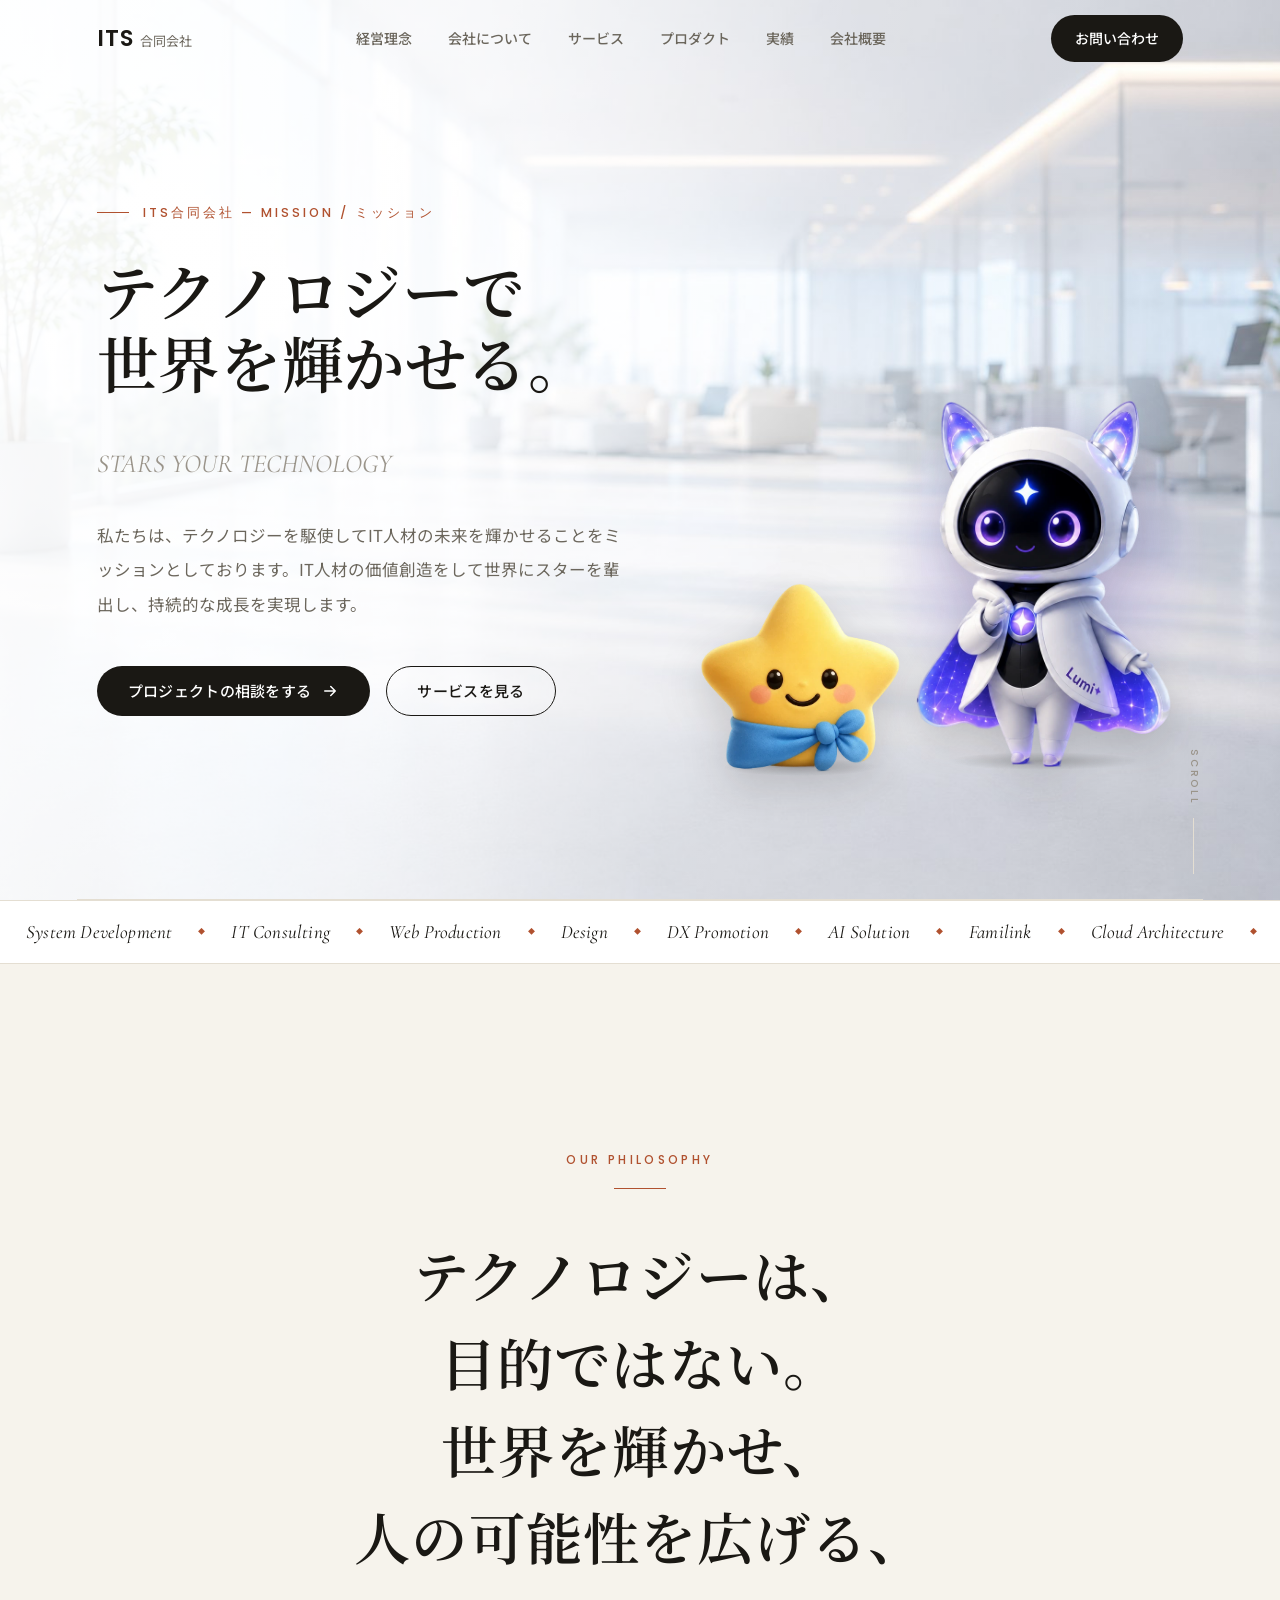
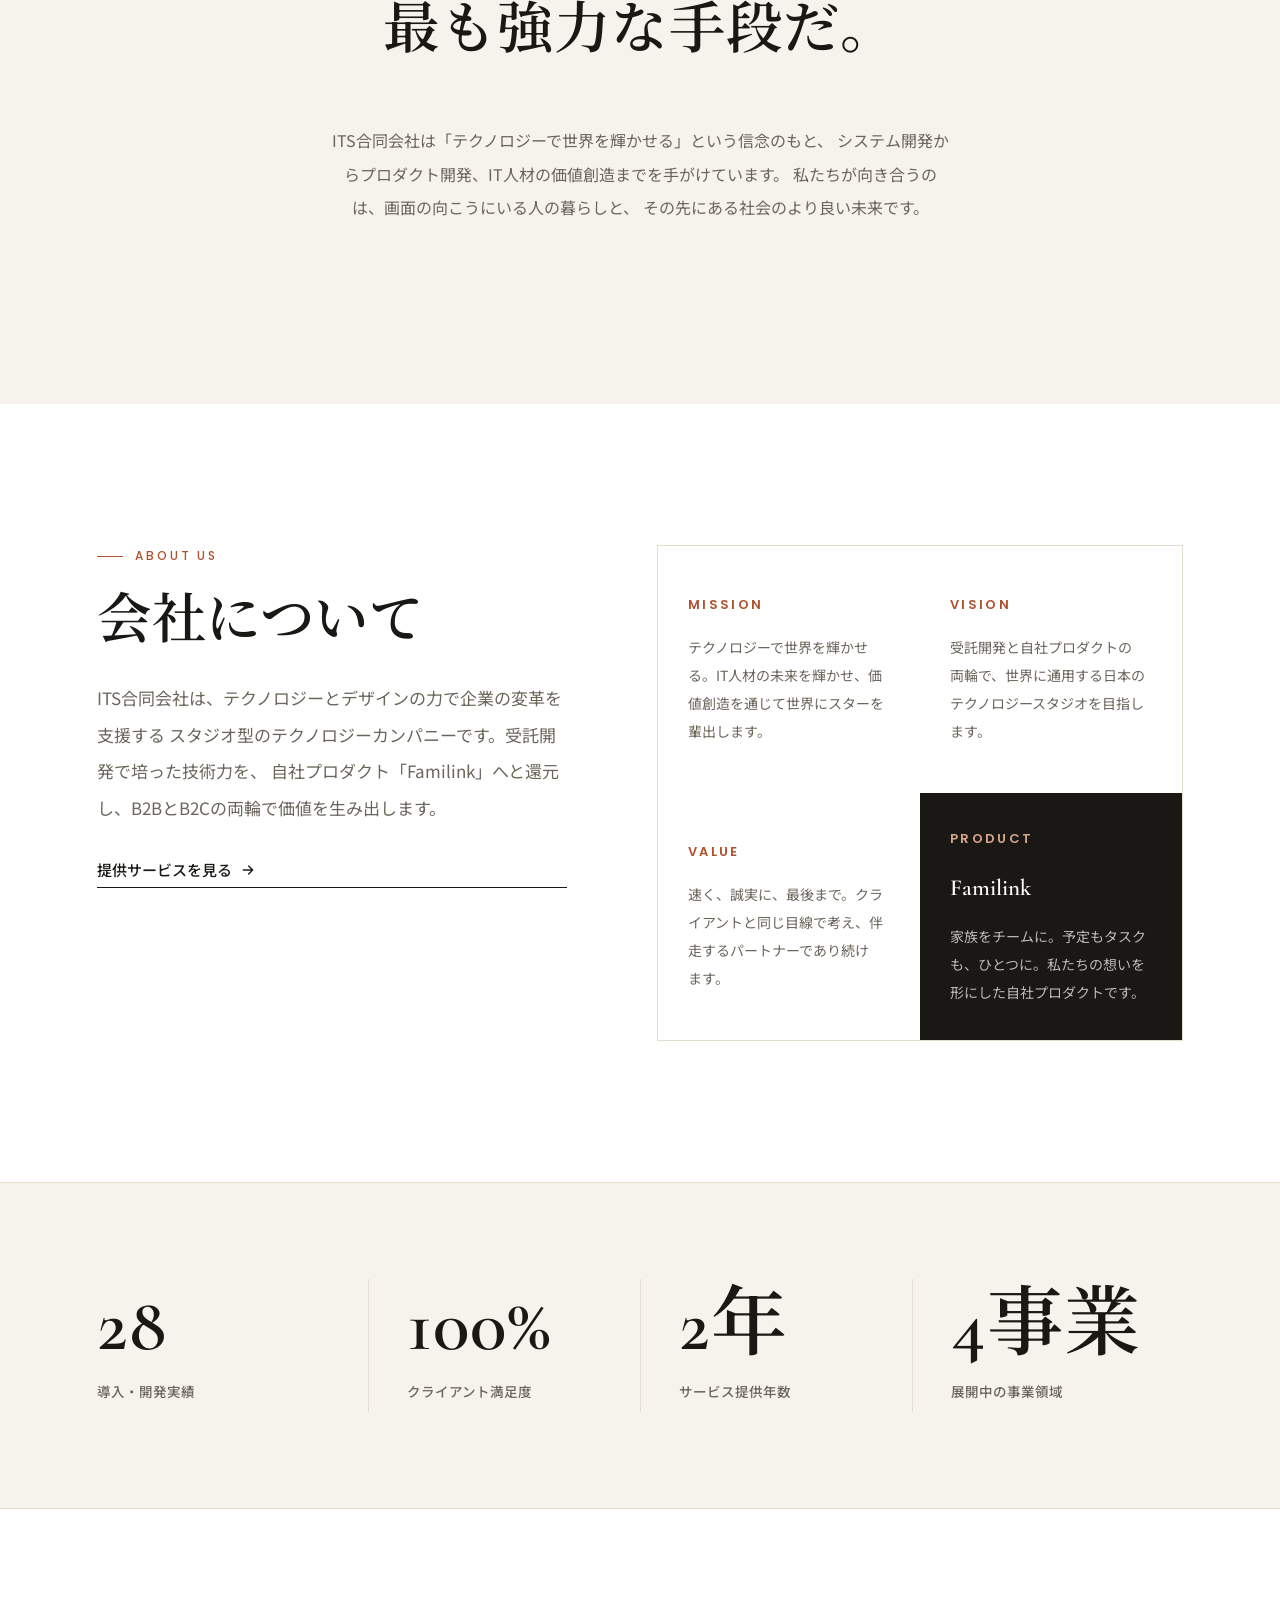
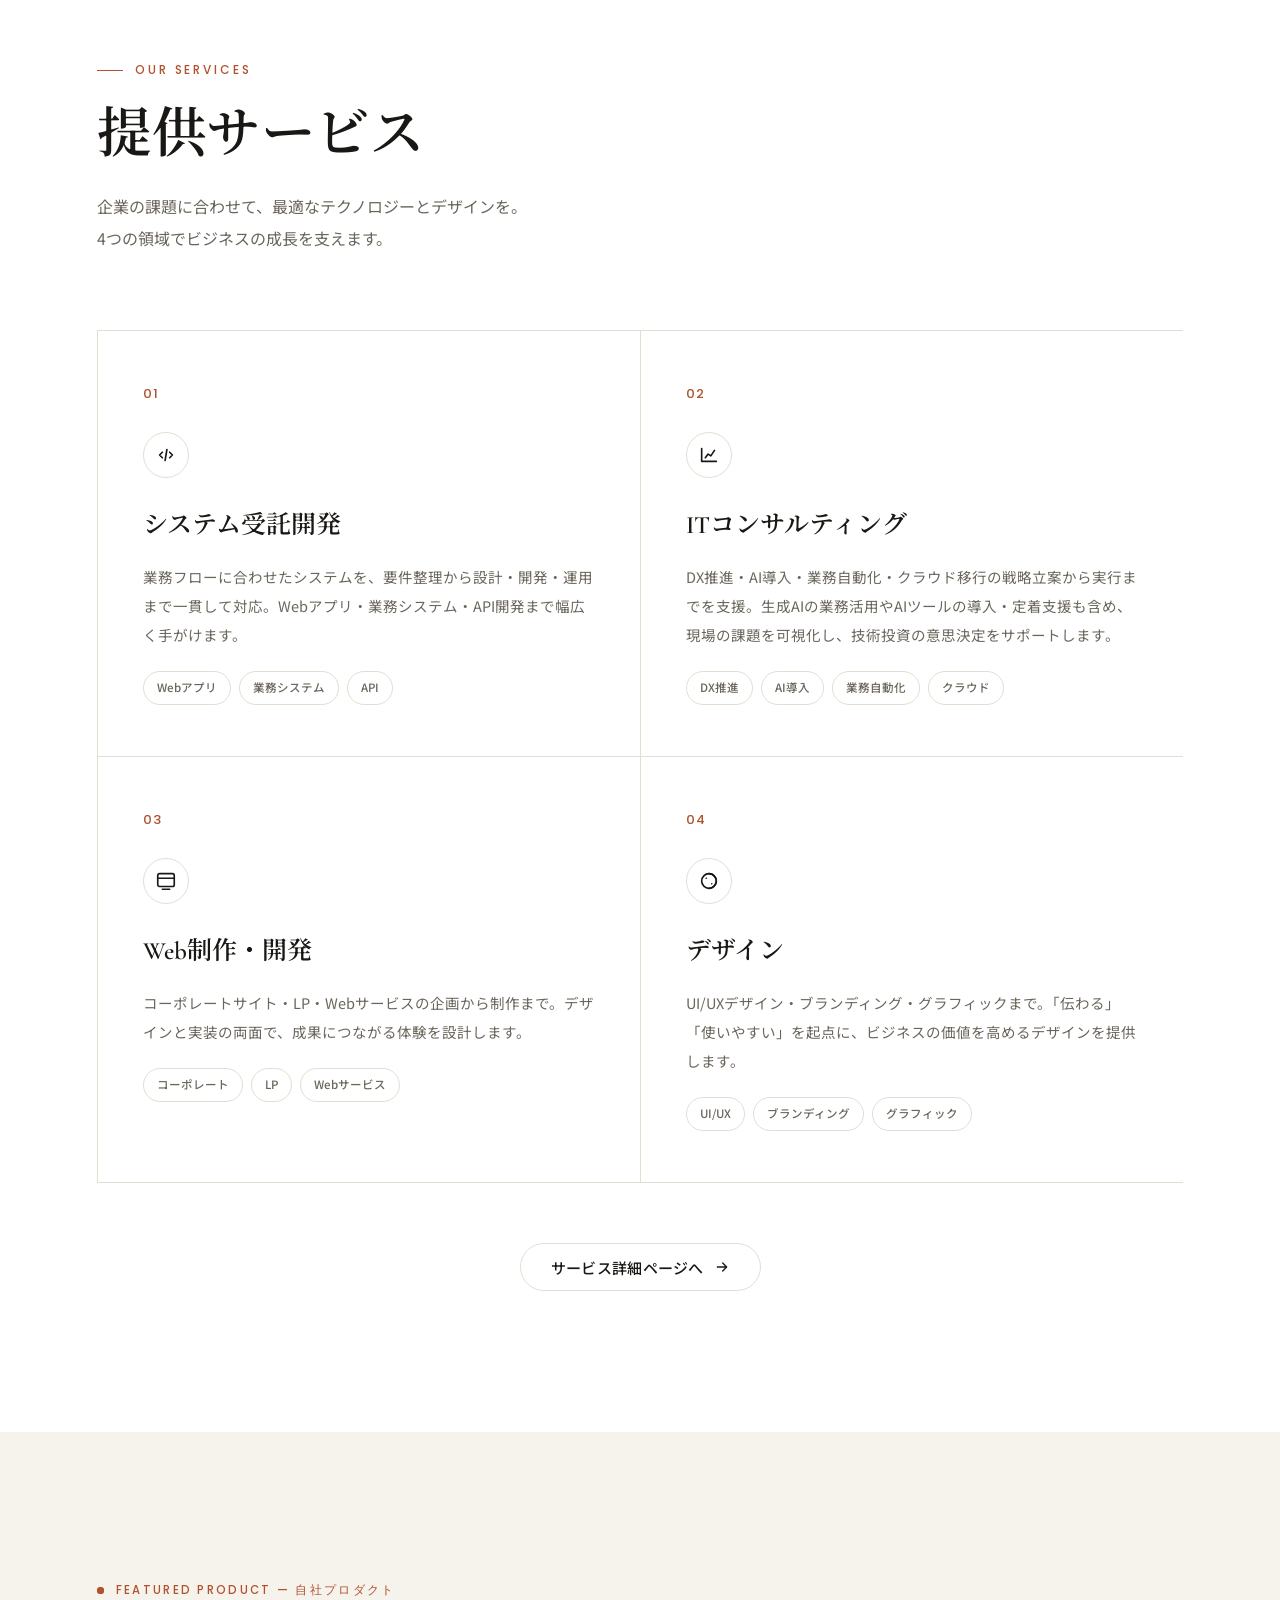
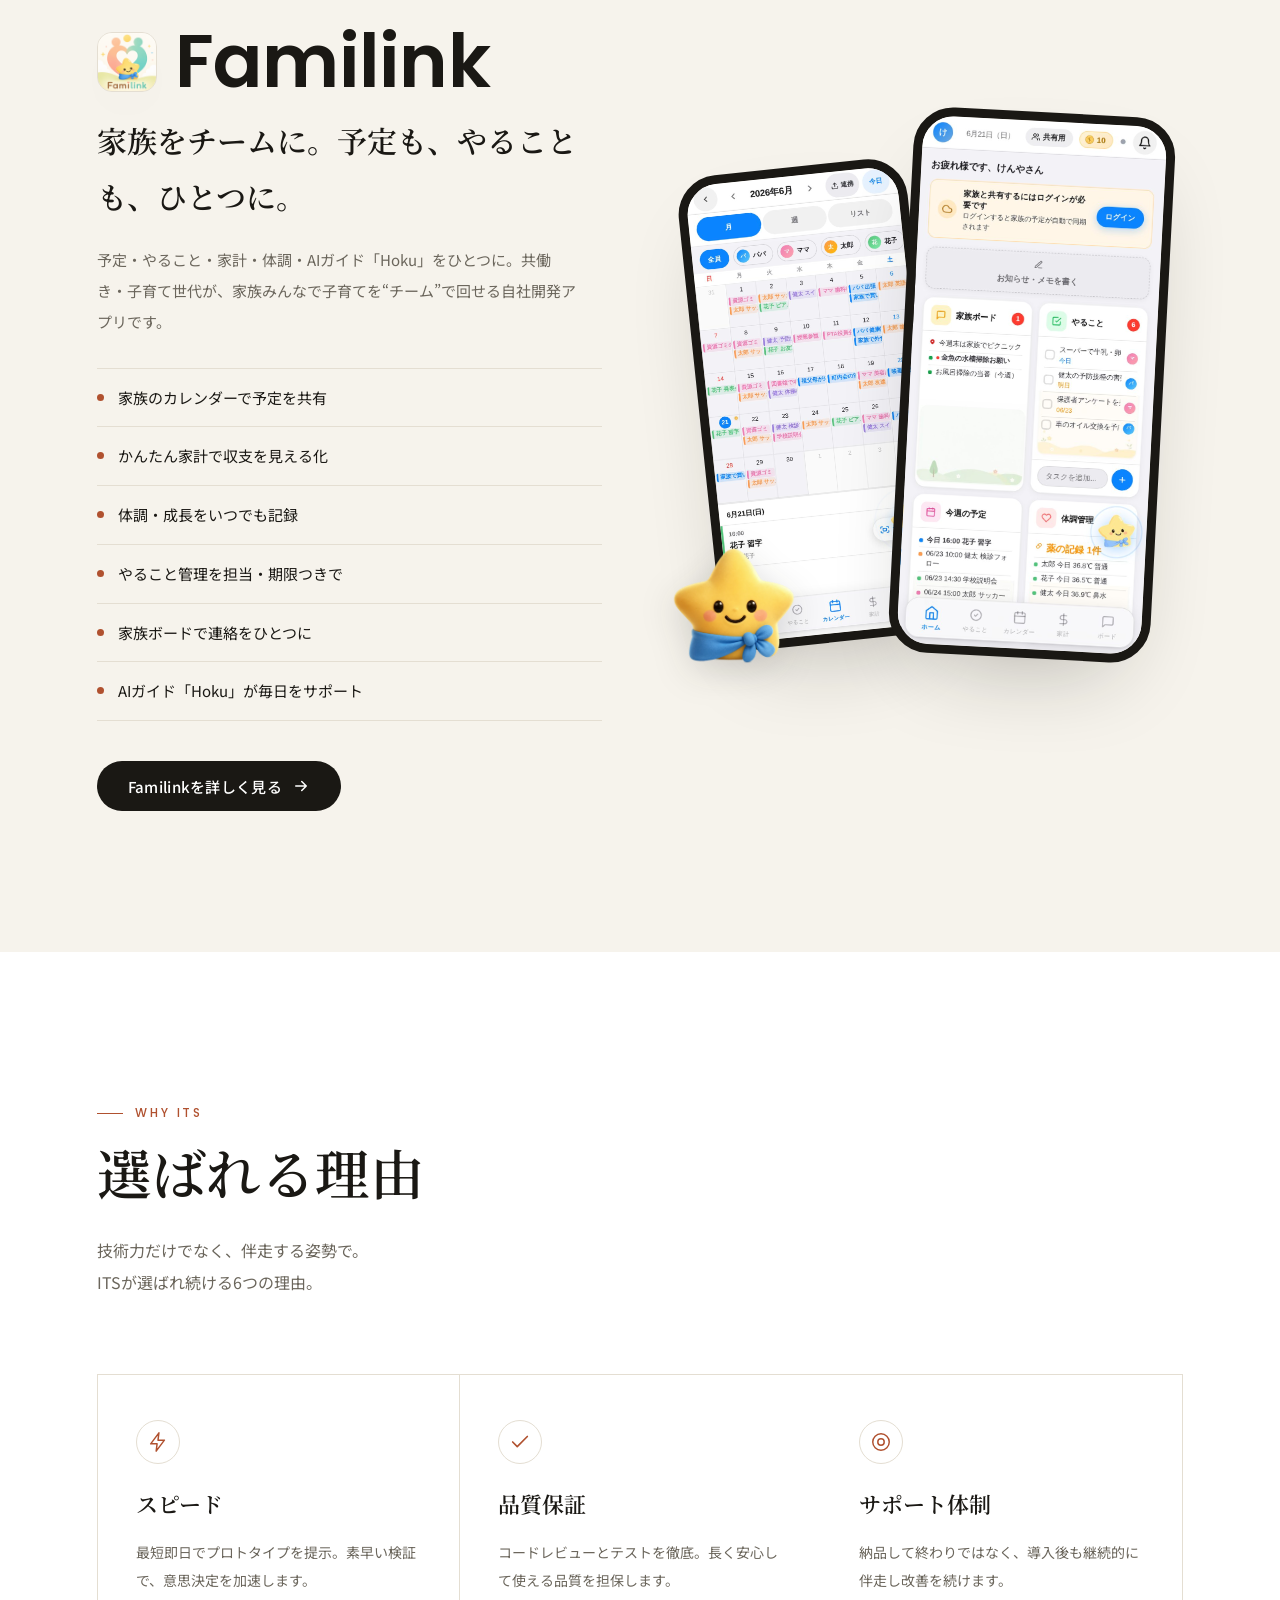
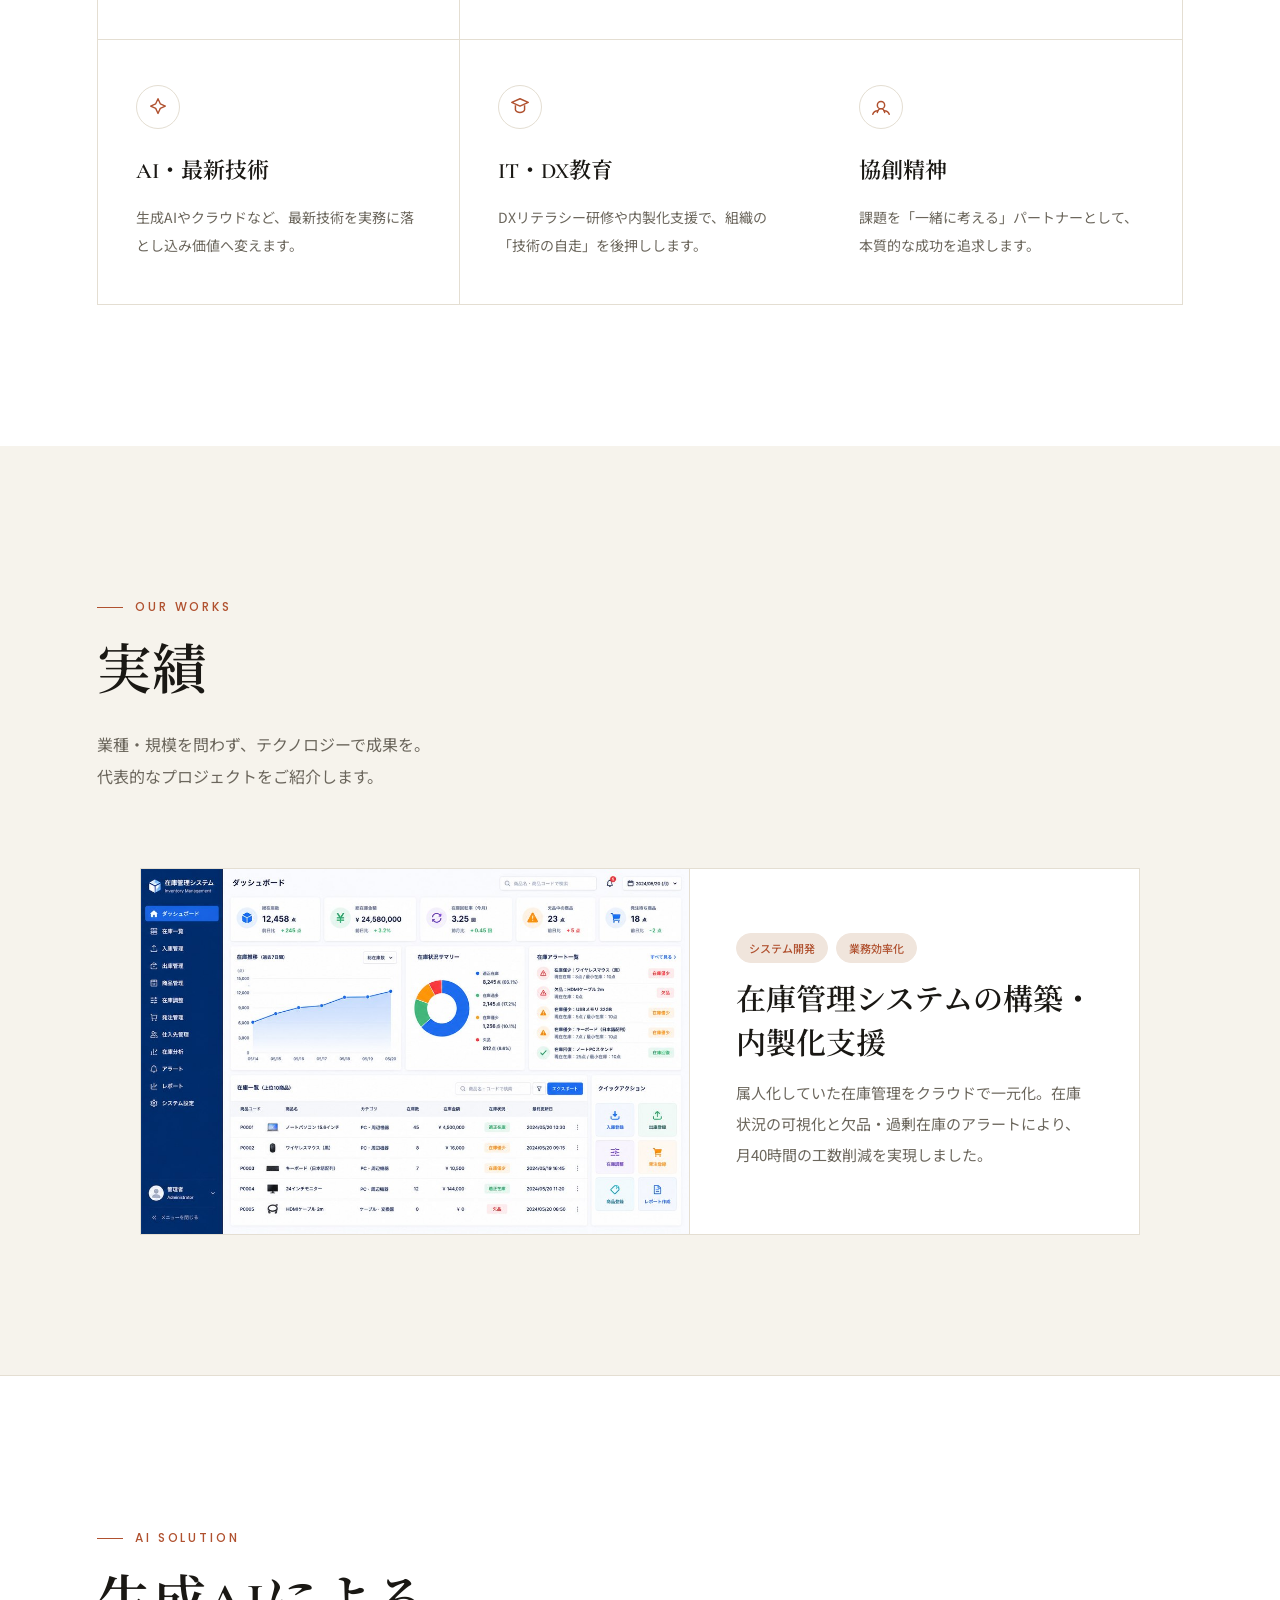
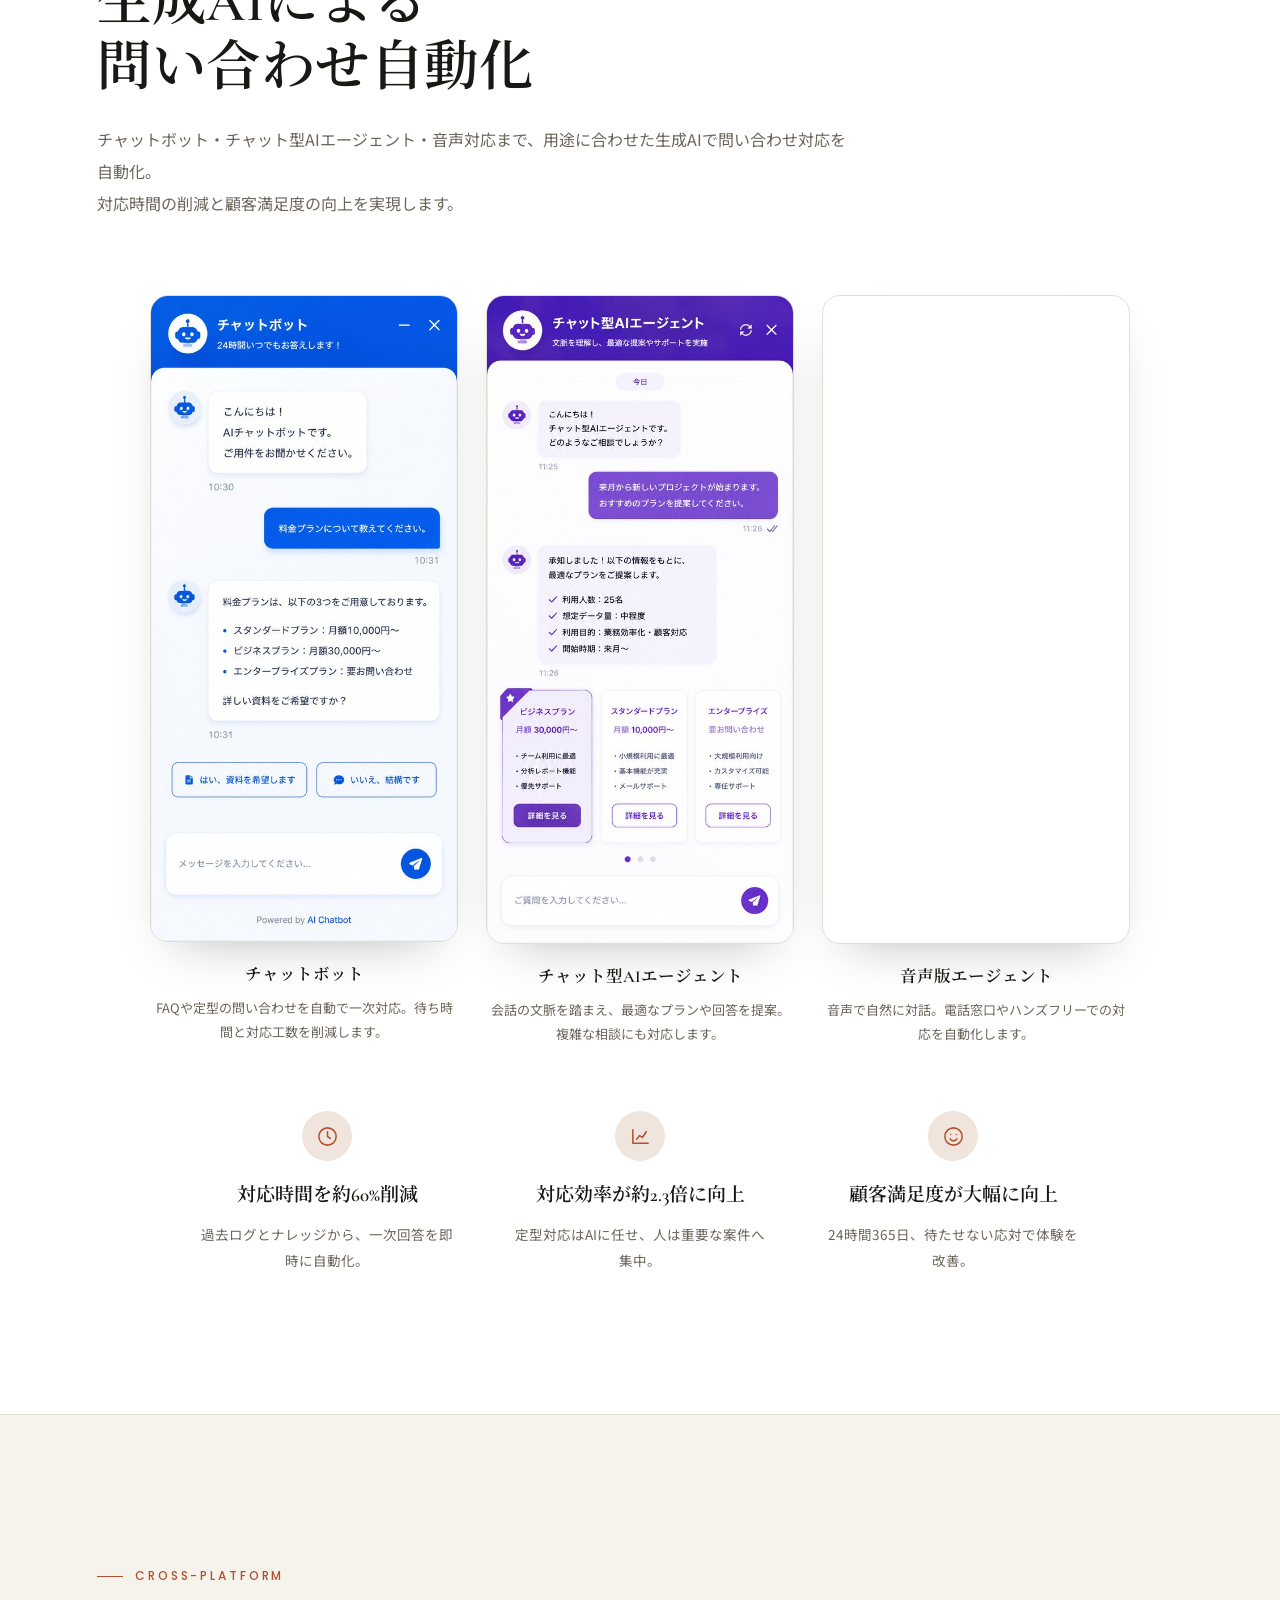
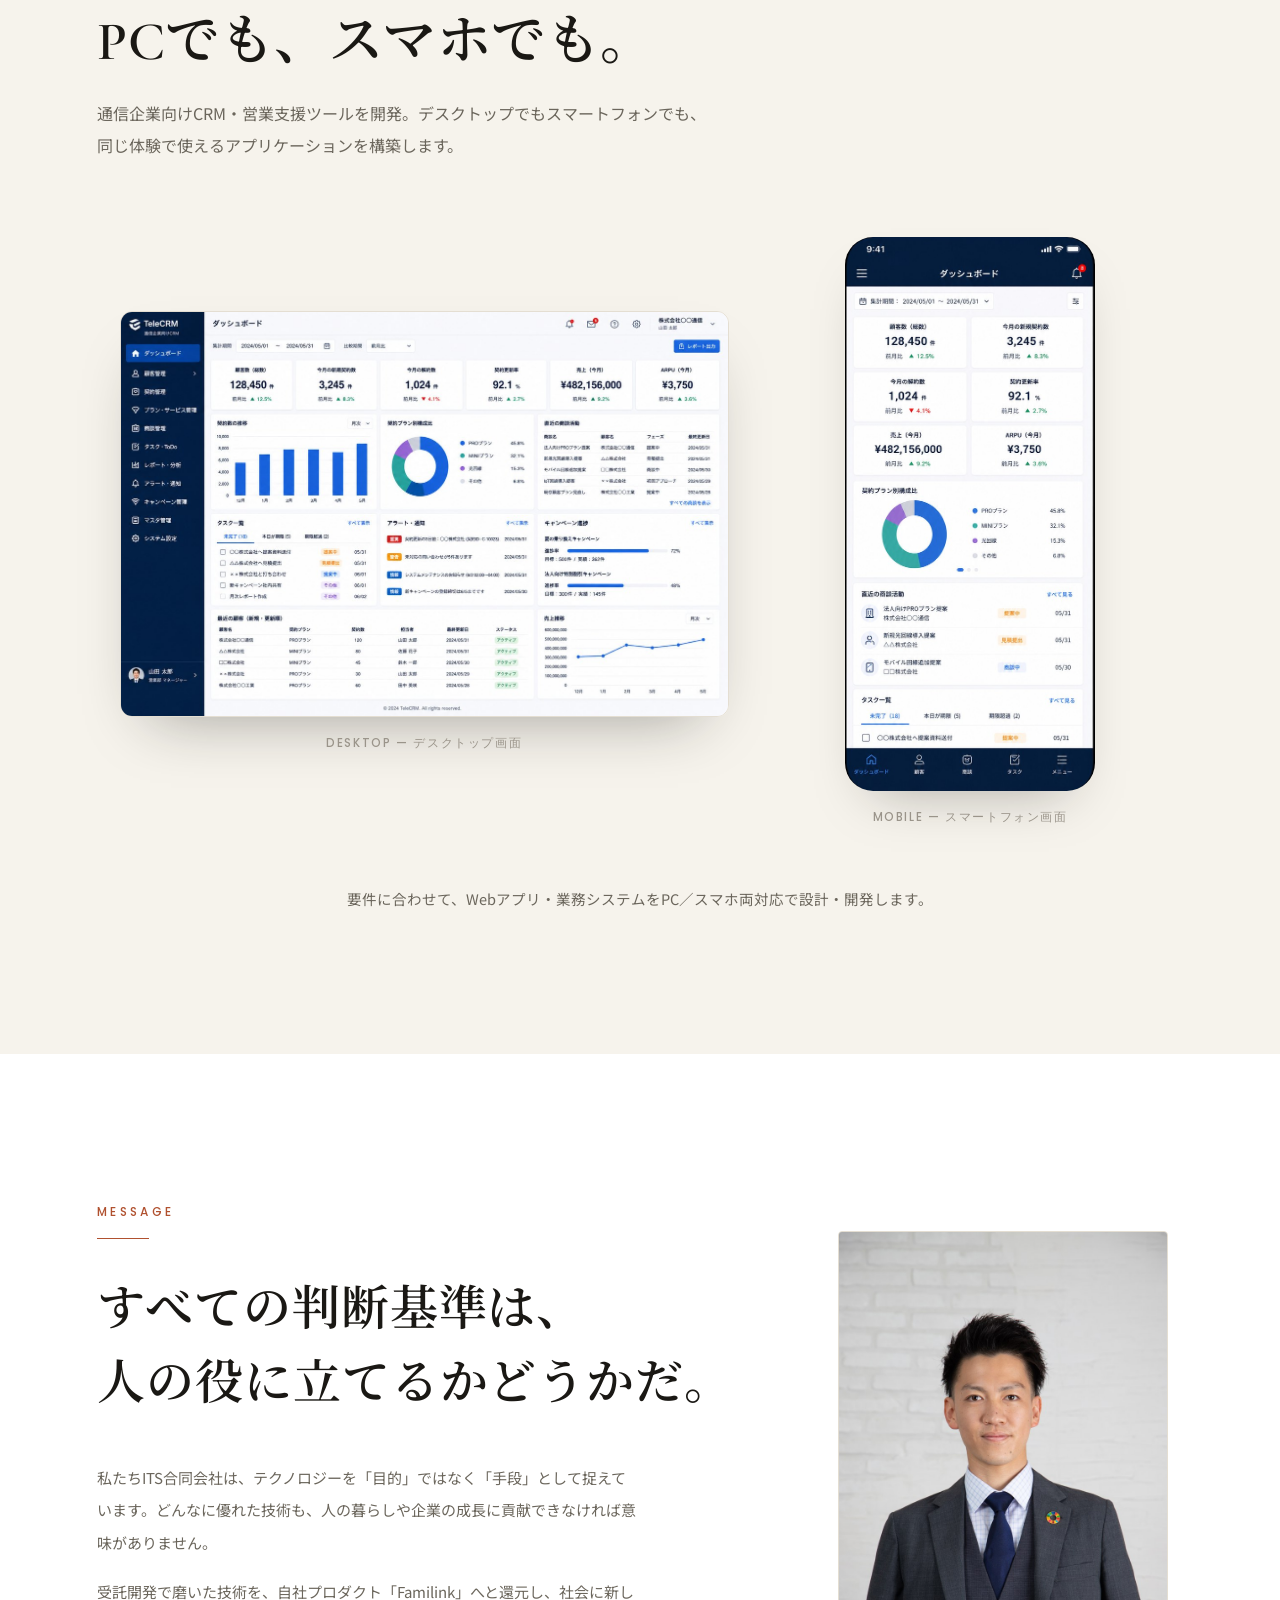
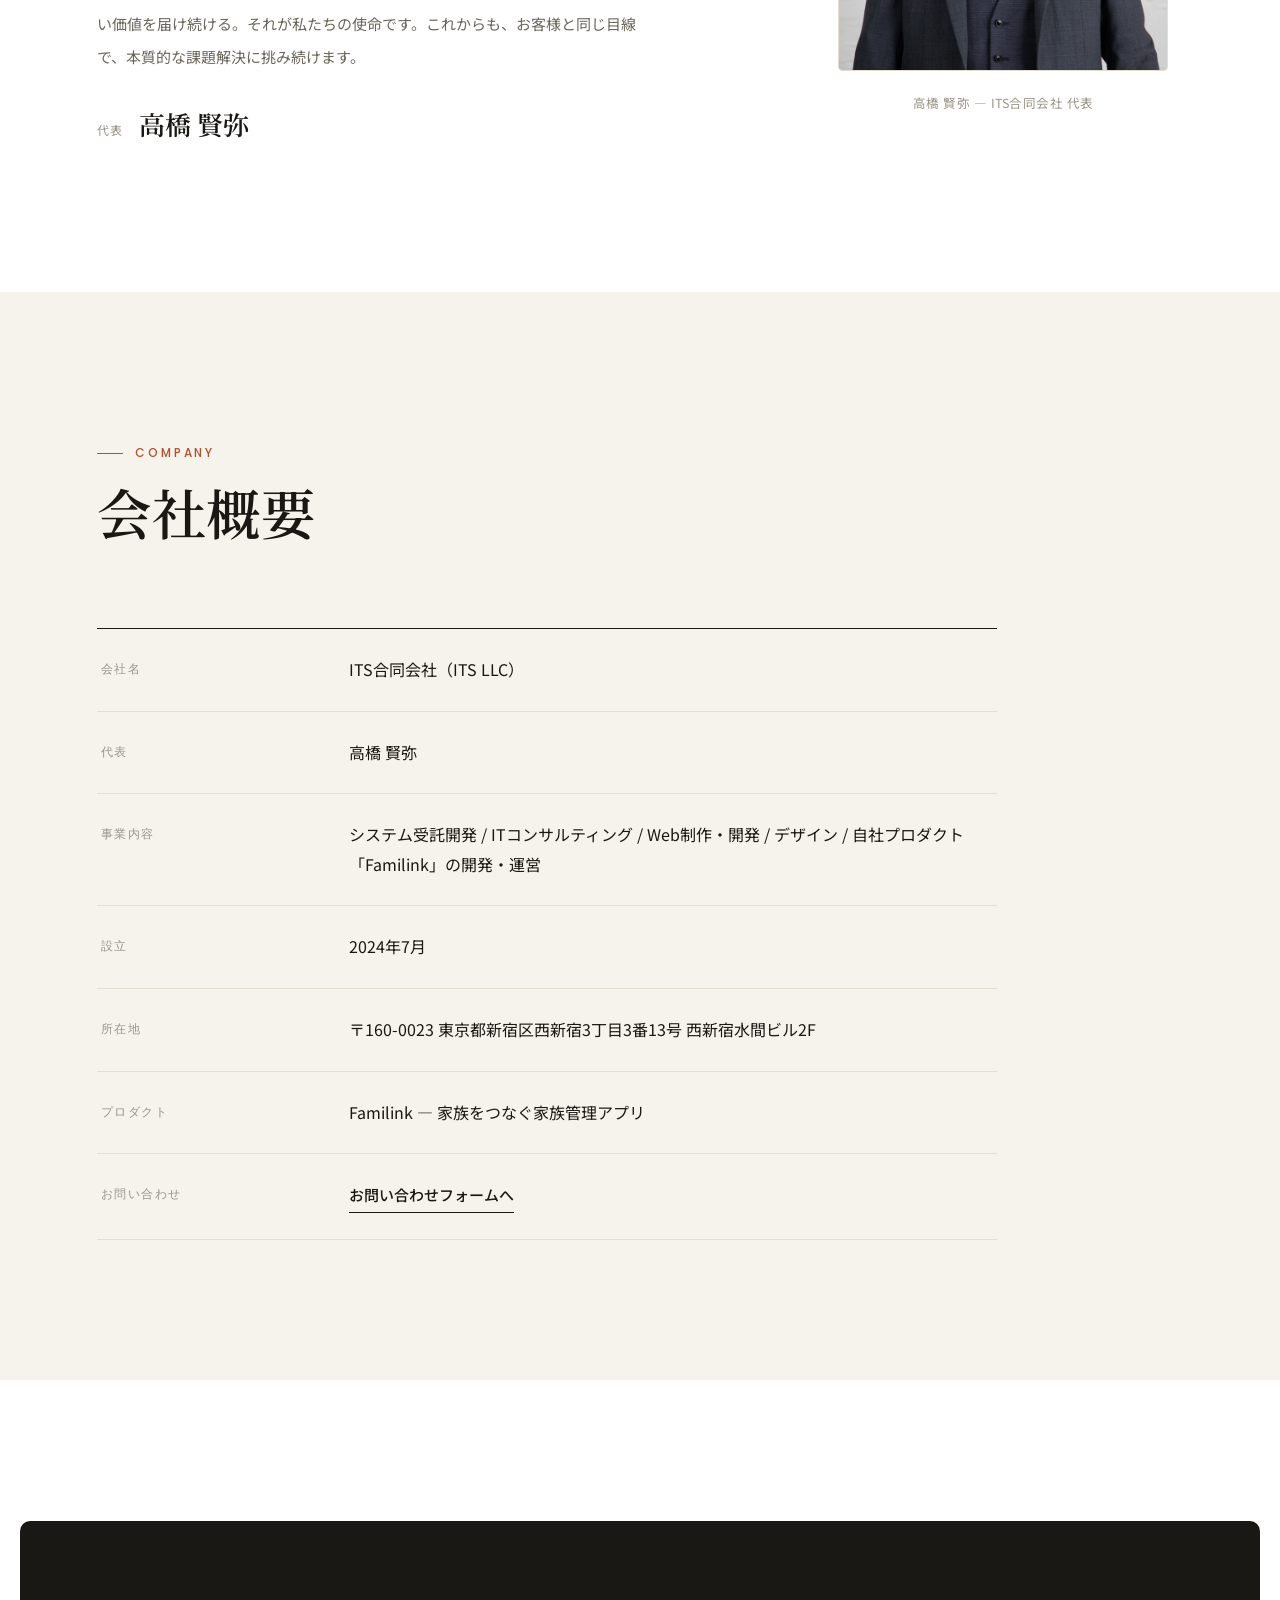
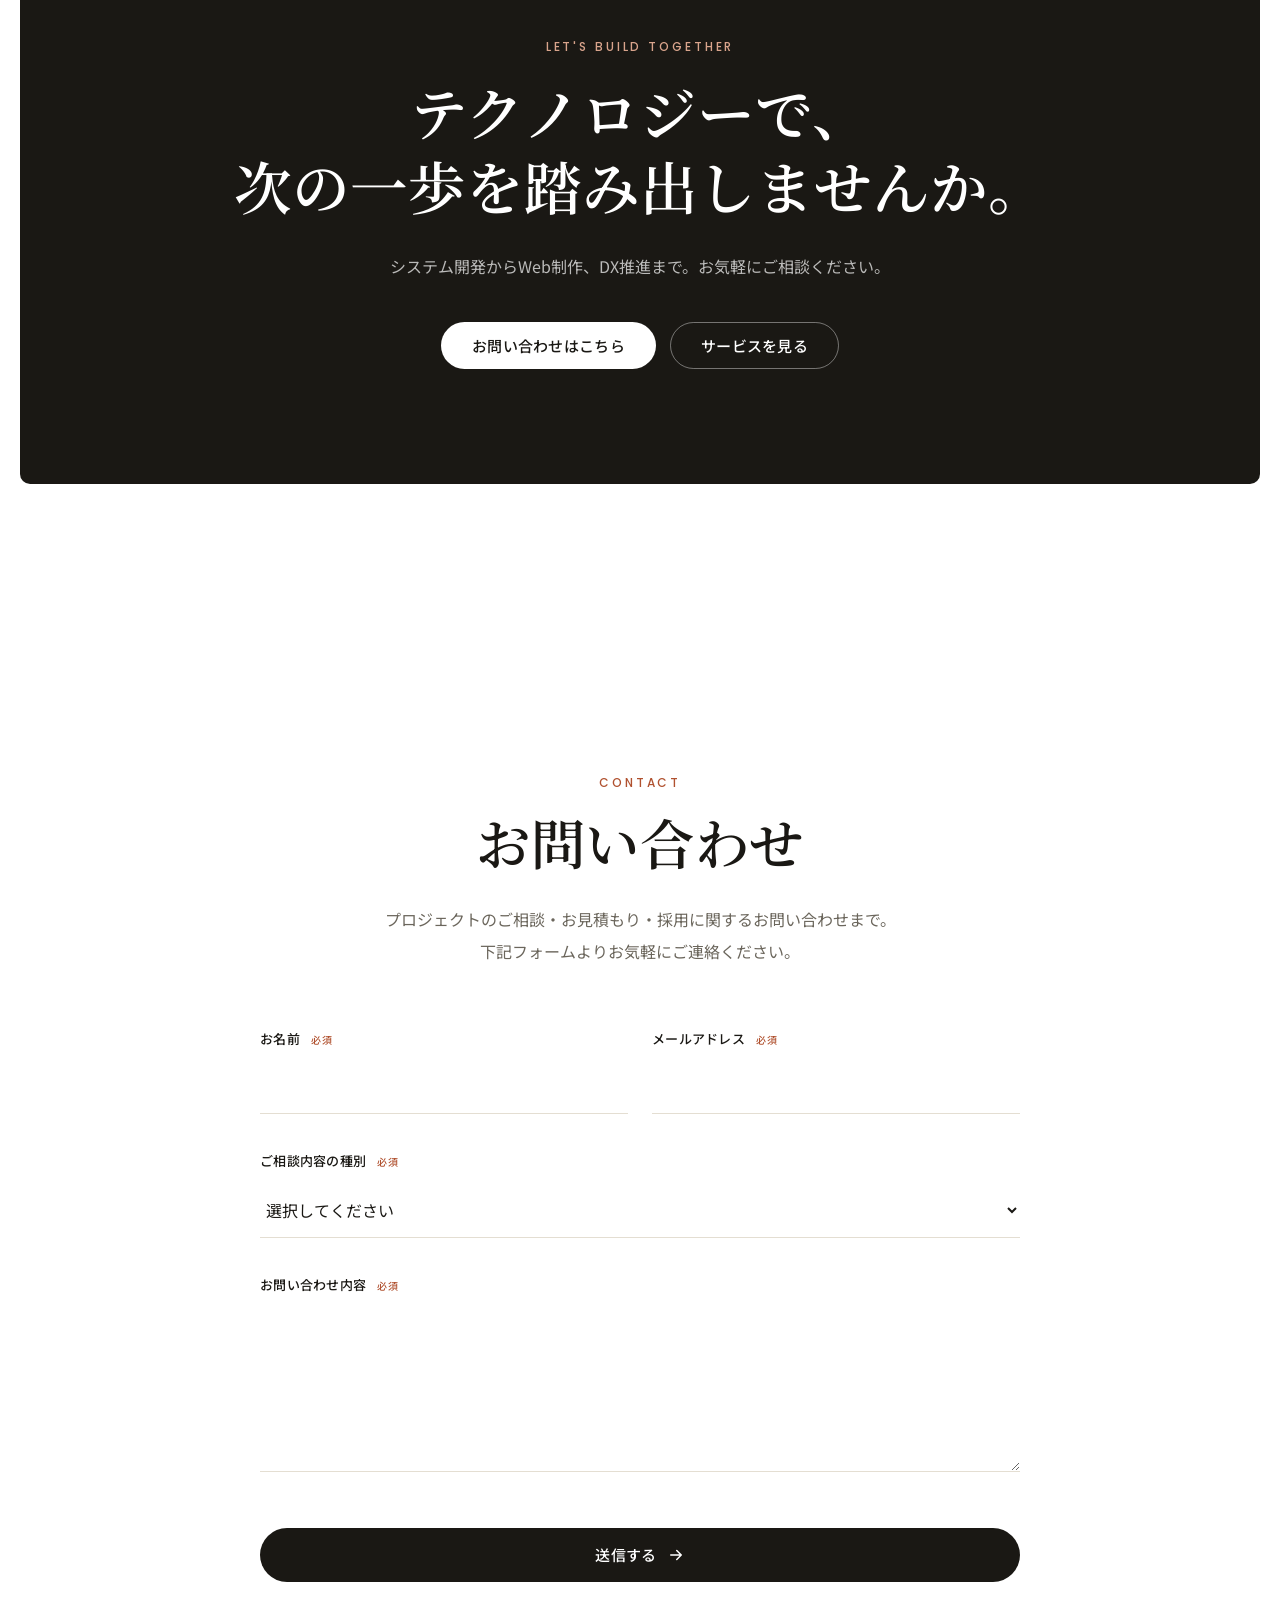
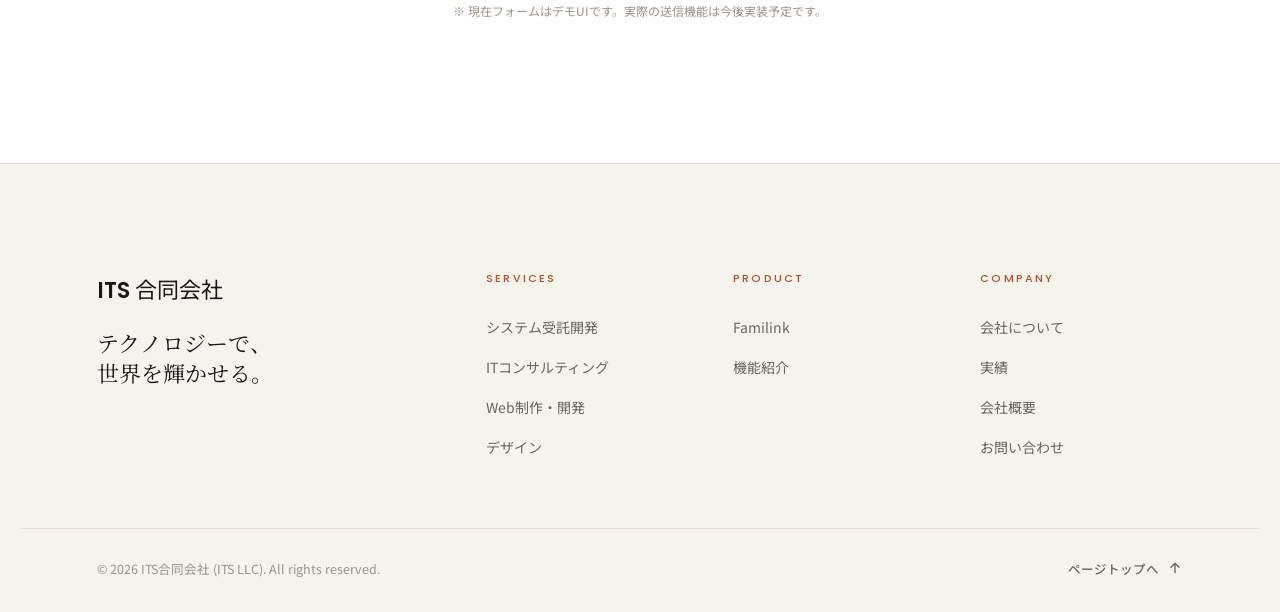
==== public_html/index.html @ 6a40e6bc "Add production-ready public_html/ for Xserver (its-tokyo.com) Pre-launch build for the Xserver migra" ====
<!DOCTYPE html>
<html lang="ja">
<head>
<meta charset="UTF-8">
<meta name="viewport" content="width=device-width, initial-scale=1.0">
<title>ITS合同会社 — テクノロジーで世界を輝かせる | システム開発・ITコンサル・Web制作・Familink</title>
<meta name="description" content="ITS合同会社は、システム受託開発・ITコンサルティング・Web制作・デザインを通じて企業のDXを支援するテクノロジーカンパニーです。自社プロダクト「Familink」で家族の暮らしも豊かにします。">
<meta name="keywords" content="ITS合同会社,システム開発,ITコンサルティング,Web制作,DX,AI,Familink,高橋賢弥">
<meta name="author" content="ITS合同会社">
<link rel="canonical" href="https://its-tokyo.com/">

<!-- OGP -->
<meta property="og:type" content="website">
<meta property="og:title" content="ITS合同会社 — テクノロジーで世界を輝かせる">
<meta property="og:description" content="システム開発・ITコンサル・Web制作・デザイン。そして自社プロダクトFamilink。テクノロジーで企業と人の可能性を広げます。">
<meta property="og:url" content="https://its-tokyo.com/">
<meta property="og:image" content="https://its-tokyo.com/images/ogp.png">
<meta property="og:site_name" content="ITS合同会社">
<meta property="og:locale" content="ja_JP">
<meta name="twitter:card" content="summary_large_image">
<meta name="twitter:title" content="ITS合同会社 — テクノロジーで世界を輝かせる">
<meta name="twitter:description" content="システム開発・ITコンサル・Web制作・デザイン。そして自社プロダクトFamilink。">
<meta name="twitter:image" content="https://its-tokyo.com/images/ogp.png">
<meta name="theme-color" content="#F6F3EC">
<link rel="icon" type="image/svg+xml" href="favicon.svg">
<link rel="apple-touch-icon" href="images/apple-touch-icon.png">

<link rel="preconnect" href="https://fonts.googleapis.com">
<link rel="preconnect" href="https://fonts.gstatic.com" crossorigin>
<link href="https://fonts.googleapis.com/css2?family=Cormorant+Garamond:ital,wght@0,300;0,400;1,300;1,400&family=Noto+Sans+JP:wght@300;400;500;700;900&family=Noto+Serif+JP:wght@300;400;600&family=Poppins:wght@300;400;500;600;700&display=swap" rel="stylesheet">

<link rel="stylesheet" href="css/style.css">
<link rel="stylesheet" href="css/sections.css">
<link rel="stylesheet" href="css/animations.css">

<script type="application/ld+json">
{
  "@context": "https://schema.org",
  "@type": "Organization",
  "name": "ITS合同会社",
  "alternateName": "ITS LLC",
  "url": "https://its-tokyo.com/",
  "logo": "https://its-tokyo.com/images/apple-touch-icon.png",
  "description": "システム受託開発・ITコンサルティング・Web制作・デザインを提供するテクノロジーカンパニー。自社プロダクトFamilinkを開発。",
  "founder": { "@type": "Person", "name": "高橋 賢弥" },
  "foundingDate": "2024-07",
  "address": { "@type": "PostalAddress", "addressCountry": "JP", "addressRegion": "日本" },
  "sameAs": [],
  "hasOfferCatalog": {
    "@type": "OfferCatalog",
    "name": "ITS Services",
    "itemListElement": [
      { "@type": "Offer", "itemOffered": { "@type": "Service", "name": "システム受託開発" } },
      { "@type": "Offer", "itemOffered": { "@type": "Service", "name": "ITコンサルティング" } },
      { "@type": "Offer", "itemOffered": { "@type": "Service", "name": "Web制作・開発" } },
      { "@type": "Offer", "itemOffered": { "@type": "Service", "name": "デザイン" } }
    ]
  }
}
</script>
</head>
<body>

<!-- ===== PAGE LOAD CURTAIN ===== -->
<div id="page-reveal" aria-hidden="true">
  <span class="page-reveal__mark">ITS</span>
</div>

<!-- ===== SCROLL PROGRESS ===== -->
<div id="scroll-progress" aria-hidden="true"></div>

<!-- ===== NAV ===== -->
<header class="nav" id="nav">
  <div class="nav__inner container">
    <a href="#hero" class="nav__logo" aria-label="ITS合同会社 ホーム">
      <span class="nav__logo-mark">ITS</span>
      <span class="nav__logo-text">合同会社</span>
    </a>
    <nav class="nav__links" aria-label="メインナビゲーション">
      <a href="#philosophy" class="nav__link">経営理念</a>
      <a href="#about" class="nav__link">会社について</a>
      <a href="#services" class="nav__link">サービス</a>
      <a href="#familink" class="nav__link">プロダクト</a>
      <a href="#works" class="nav__link">実績</a>
      <a href="#company" class="nav__link">会社概要</a>
    </nav>
    <a href="#contact" class="nav__cta js-magnetic" data-magnetic-strength="0.25">お問い合わせ</a>
    <button class="nav__burger" id="nav-burger" aria-label="メニューを開く" aria-expanded="false" aria-controls="nav-drawer">
      <span></span><span></span><span></span>
    </button>
  </div>
</header>

<!-- ===== MOBILE DRAWER ===== -->
<div class="nav__drawer" id="nav-drawer" aria-hidden="true">
  <nav class="nav__drawer-links" aria-label="モバイルナビゲーション">
    <a href="#philosophy">経営理念</a>
    <a href="#about">会社について</a>
    <a href="#services">サービス</a>
    <a href="#familink">プロダクト</a>
    <a href="#works">実績</a>
    <a href="#company">会社概要</a>
    <a href="#contact" class="nav__drawer-cta">お問い合わせ</a>
  </nav>
</div>
<div class="nav__overlay" id="nav-overlay" aria-hidden="true"></div>

<main>

<!-- ===== 01 HERO ===== -->
<section id="hero" class="hero">
  <div class="hero__inner container">
    <div class="hero__text">
    <p class="hero__eyebrow">ITS合同会社 — MISSION / ミッション</p>
    <h1 class="hero__title js-text-reveal">
      <span class="js-text-reveal__line">テクノロジーで</span>
      <span class="js-text-reveal__line">世界を輝かせる。</span>
    </h1>
    <p class="hero__en">STARS YOUR TECHNOLOGY</p>
    <p class="hero__sub">私たちは、テクノロジーを駆使してIT人材の未来を輝かせることをミッションとしております。IT人材の価値創造をして世界にスターを輩出し、持続的な成長を実現します。</p>
    <div class="hero__actions">
      <a href="#contact" class="btn btn--primary">
        プロジェクトの相談をする
        <svg viewBox="0 0 24 24" width="18" height="18" fill="none" aria-hidden="true"><path d="M5 12h14M13 6l6 6-6 6" stroke="currentColor" stroke-width="2" stroke-linecap="round" stroke-linejoin="round"/></svg>
      </a>
      <a href="#services" class="btn btn--ghost">サービスを見る</a>
    </div>
    </div><!-- /.hero__text -->
    <div class="hero__cast" aria-label="ITSのキャラクター Hoku と Lumi">
      <figure class="hero__char hero__char--hoku">
        <span class="hero__char-art"><img src="images/characters/hoku.webp" alt="やさしく照らすキャラクター Hoku（ホク）" width="560" height="527" loading="eager" decoding="async"></span>
      </figure>
      <figure class="hero__char hero__char--lumi">
        <span class="hero__char-art"><img src="images/characters/lumi.webp?v=2" alt="未来をつなぐAIパートナー Lumi（ルミ）" width="556" height="798" loading="eager" decoding="async"></span>
      </figure>
    </div>
  </div>
  <a href="#philosophy" class="scroll-indicator" aria-label="下へスクロール">
    <span class="scroll-indicator__text">SCROLL</span>
    <span class="scroll-indicator__line"></span>
  </a>
</section>

<!-- ===== 02 MARQUEE BAND ===== -->
<section class="marquee-band" aria-hidden="true">
  <div class="marquee-inner">
    <div class="marquee-track">
      <div class="marquee-group">
        <span class="marquee-item">System Development</span><span class="marquee-sep">◆</span>
        <span class="marquee-item">IT Consulting</span><span class="marquee-sep">◆</span>
        <span class="marquee-item">Web Production</span><span class="marquee-sep">◆</span>
        <span class="marquee-item">Design</span><span class="marquee-sep">◆</span>
        <span class="marquee-item">DX Promotion</span><span class="marquee-sep">◆</span>
        <span class="marquee-item">AI Solution</span><span class="marquee-sep">◆</span>
        <span class="marquee-item">Familink</span><span class="marquee-sep">◆</span>
        <span class="marquee-item">Cloud Architecture</span><span class="marquee-sep">◆</span>
        <span class="marquee-item">UI / UX Design</span><span class="marquee-sep">◆</span>
        <span class="marquee-item">Data Analytics</span><span class="marquee-sep">◆</span>
      </div>
      <div class="marquee-group" aria-hidden="true">
        <span class="marquee-item">System Development</span><span class="marquee-sep">◆</span>
        <span class="marquee-item">IT Consulting</span><span class="marquee-sep">◆</span>
        <span class="marquee-item">Web Production</span><span class="marquee-sep">◆</span>
        <span class="marquee-item">Design</span><span class="marquee-sep">◆</span>
        <span class="marquee-item">DX Promotion</span><span class="marquee-sep">◆</span>
        <span class="marquee-item">AI Solution</span><span class="marquee-sep">◆</span>
        <span class="marquee-item">Familink</span><span class="marquee-sep">◆</span>
        <span class="marquee-item">Cloud Architecture</span><span class="marquee-sep">◆</span>
        <span class="marquee-item">UI / UX Design</span><span class="marquee-sep">◆</span>
        <span class="marquee-item">Data Analytics</span><span class="marquee-sep">◆</span>
      </div>
      <div class="marquee-group" aria-hidden="true">
        <span class="marquee-item">System Development</span><span class="marquee-sep">◆</span>
        <span class="marquee-item">IT Consulting</span><span class="marquee-sep">◆</span>
        <span class="marquee-item">Web Production</span><span class="marquee-sep">◆</span>
        <span class="marquee-item">Design</span><span class="marquee-sep">◆</span>
        <span class="marquee-item">DX Promotion</span><span class="marquee-sep">◆</span>
        <span class="marquee-item">AI Solution</span><span class="marquee-sep">◆</span>
        <span class="marquee-item">Familink</span><span class="marquee-sep">◆</span>
        <span class="marquee-item">Cloud Architecture</span><span class="marquee-sep">◆</span>
        <span class="marquee-item">UI / UX Design</span><span class="marquee-sep">◆</span>
        <span class="marquee-item">Data Analytics</span><span class="marquee-sep">◆</span>
      </div>
      <div class="marquee-group" aria-hidden="true">
        <span class="marquee-item">System Development</span><span class="marquee-sep">◆</span>
        <span class="marquee-item">IT Consulting</span><span class="marquee-sep">◆</span>
        <span class="marquee-item">Web Production</span><span class="marquee-sep">◆</span>
        <span class="marquee-item">Design</span><span class="marquee-sep">◆</span>
        <span class="marquee-item">DX Promotion</span><span class="marquee-sep">◆</span>
        <span class="marquee-item">AI Solution</span><span class="marquee-sep">◆</span>
        <span class="marquee-item">Familink</span><span class="marquee-sep">◆</span>
        <span class="marquee-item">Cloud Architecture</span><span class="marquee-sep">◆</span>
        <span class="marquee-item">UI / UX Design</span><span class="marquee-sep">◆</span>
        <span class="marquee-item">Data Analytics</span><span class="marquee-sep">◆</span>
      </div>
    </div>
  </div>
</section>

<!-- ===== 03 PHILOSOPHY ===== -->
<section id="philosophy" class="philosophy">
  <div class="philosophy__inner container">
    <p class="philosophy__eyebrow js-line-reveal">Our Philosophy</p>
    <blockquote class="philosophy__text js-text-reveal">
      <span class="js-text-reveal__line">テクノロジーは、目的ではない。</span>
      <span class="js-text-reveal__line">世界を輝かせ、人の可能性を広げる、</span>
      <span class="js-text-reveal__line">最も強力な手段だ。</span>
    </blockquote>
    <p class="philosophy__sub js-fade">
      ITS合同会社は「テクノロジーで世界を輝かせる」という信念のもと、
      システム開発からプロダクト開発、IT人材の価値創造までを手がけています。
      私たちが向き合うのは、画面の向こうにいる人の暮らしと、
      その先にある社会のより良い未来です。
    </p>
  </div>
</section>

<!-- ===== 04 ABOUT ===== -->
<section id="about" class="about">
  <div class="about__inner container">
    <div class="about__head">
      <p class="section-eyebrow js-fade">About Us</p>
      <h2 class="section-title js-fade">会社について</h2>
      <p class="about__lead js-fade">
        ITS合同会社は、テクノロジーとデザインの力で企業の変革を支援する
        スタジオ型のテクノロジーカンパニーです。受託開発で培った技術力を、
        自社プロダクト「Familink」へと還元し、B2BとB2Cの両輪で価値を生み出します。
      </p>
      <a href="#services" class="text-link js-fade">提供サービスを見る
        <svg viewBox="0 0 24 24" width="16" height="16" fill="none" aria-hidden="true"><path d="M5 12h14M13 6l6 6-6 6" stroke="currentColor" stroke-width="2" stroke-linecap="round" stroke-linejoin="round"/></svg>
      </a>
      <div class="about__media js-fade"><img class="about__img" src="https://images.unsplash.com/photo-1522071820081-009f0129c71c?auto=format&fit=crop&w=1100&q=70" alt="ITS合同会社のチームが協働する様子" loading="lazy" decoding="async" onerror="this.closest('.about__media').remove()"></div>
    </div>
    <div class="about__cards js-stagger">
      <article class="mvv-card js-stagger-item">
        <span class="mvv-card__label">Mission</span>
        <p class="mvv-card__text">テクノロジーで世界を輝かせる。IT人材の未来を輝かせ、価値創造を通じて世界にスターを輩出します。</p>
      </article>
      <article class="mvv-card js-stagger-item">
        <span class="mvv-card__label">Vision</span>
        <p class="mvv-card__text">受託開発と自社プロダクトの両輪で、世界に通用する日本のテクノロジースタジオを目指します。</p>
      </article>
      <article class="mvv-card js-stagger-item">
        <span class="mvv-card__label">Value</span>
        <p class="mvv-card__text">速く、誠実に、最後まで。クライアントと同じ目線で考え、伴走するパートナーであり続けます。</p>
      </article>
      <article class="mvv-card mvv-card--accent js-stagger-item">
        <span class="mvv-card__label">Product</span>
        <h3 class="mvv-card__title">Familink</h3>
        <p class="mvv-card__text">家族をチームに。予定もタスクも、ひとつに。私たちの想いを形にした自社プロダクトです。</p>
      </article>
    </div>
  </div>
</section>

<!-- ===== 05 STATS ===== -->
<section class="stats">
  <div class="stats__inner container">
    <div class="stat-grid">
      <div class="stat-card js-fade">
        <div class="stat-card__val"><span class="js-counter" data-target="28" data-suffix="">0</span></div>
        <div class="stat-card__label">導入・開発実績</div>
      </div>
      <div class="stat-card js-fade">
        <div class="stat-card__val"><span class="js-counter" data-target="100" data-suffix="%">0</span></div>
        <div class="stat-card__label">クライアント満足度</div>
      </div>
      <div class="stat-card js-fade">
        <div class="stat-card__val"><span class="js-counter" data-target="2" data-suffix="年">0</span></div>
        <div class="stat-card__label">サービス提供年数</div>
      </div>
      <div class="stat-card js-fade">
        <div class="stat-card__val"><span class="js-counter" data-target="4" data-suffix="事業">0</span></div>
        <div class="stat-card__label">展開中の事業領域</div>
      </div>
    </div>
  </div>
</section>

<!-- ===== 06 SERVICES ===== -->
<section id="services" class="services">
  <div class="services__inner container">
    <div class="section-head">
      <p class="section-eyebrow js-fade">Our Services</p>
      <h2 class="section-title js-fade">提供サービス</h2>
      <p class="section-desc js-fade">企業の課題に合わせて、最適なテクノロジーとデザインを。<br>4つの領域でビジネスの成長を支えます。</p>
    </div>
    <div class="svc-grid js-stagger">
      <article class="svc-card js-stagger-item js-tilt">
        <div class="svc-card__num">01</div>
        <div class="svc-card__icon" aria-hidden="true">
          <svg viewBox="0 0 24 24" fill="none"><path d="M8 9l-3 3 3 3M16 9l3 3-3 3M13 6l-2 12" stroke="currentColor" stroke-width="1.8" stroke-linecap="round" stroke-linejoin="round"/></svg>
        </div>
        <h3 class="svc-card__title">システム受託開発</h3>
        <p class="svc-card__text">業務フローに合わせたシステムを、要件整理から設計・開発・運用まで一貫して対応。Webアプリ・業務システム・API開発まで幅広く手がけます。</p>
        <ul class="svc-card__tags"><li>Webアプリ</li><li>業務システム</li><li>API</li></ul>
      </article>
      <article class="svc-card js-stagger-item js-tilt">
        <div class="svc-card__num">02</div>
        <div class="svc-card__icon" aria-hidden="true">
          <svg viewBox="0 0 24 24" fill="none"><path d="M4 19V5M4 19h16M8 15l3-4 3 2 4-6" stroke="currentColor" stroke-width="1.8" stroke-linecap="round" stroke-linejoin="round"/></svg>
        </div>
        <h3 class="svc-card__title">ITコンサルティング</h3>
        <p class="svc-card__text">DX推進・AI導入・業務自動化・クラウド移行の戦略立案から実行までを支援。生成AIの業務活用やAIツールの導入・定着支援も含め、現場の課題を可視化し、技術投資の意思決定をサポートします。</p>
        <ul class="svc-card__tags"><li>DX推進</li><li>AI導入</li><li>業務自動化</li><li>クラウド</li></ul>
      </article>
      <article class="svc-card js-stagger-item js-tilt">
        <div class="svc-card__num">03</div>
        <div class="svc-card__icon" aria-hidden="true">
          <svg viewBox="0 0 24 24" fill="none"><rect x="3" y="4" width="18" height="14" rx="2" stroke="currentColor" stroke-width="1.8"/><path d="M3 9h18M8 21h8" stroke="currentColor" stroke-width="1.8" stroke-linecap="round"/></svg>
        </div>
        <h3 class="svc-card__title">Web制作・開発</h3>
        <p class="svc-card__text">コーポレートサイト・LP・Webサービスの企画から制作まで。デザインと実装の両面で、成果につながる体験を設計します。</p>
        <ul class="svc-card__tags"><li>コーポレート</li><li>LP</li><li>Webサービス</li></ul>
      </article>
      <article class="svc-card js-stagger-item js-tilt">
        <div class="svc-card__num">04</div>
        <div class="svc-card__icon" aria-hidden="true">
          <svg viewBox="0 0 24 24" fill="none"><circle cx="12" cy="12" r="8" stroke="currentColor" stroke-width="1.8"/><path d="M12 4a8 8 0 010 16M9 9h.01M15 15h.01" stroke="currentColor" stroke-width="1.8" stroke-linecap="round"/></svg>
        </div>
        <h3 class="svc-card__title">デザイン</h3>
        <p class="svc-card__text">UI/UXデザイン・ブランディング・グラフィックまで。「伝わる」「使いやすい」を起点に、ビジネスの価値を高めるデザインを提供します。</p>
        <ul class="svc-card__tags"><li>UI/UX</li><li>ブランディング</li><li>グラフィック</li></ul>
      </article>
    </div>
    <div class="services__more js-fade">
      <a href="services.html" class="btn btn--outline">サービス詳細ページへ
        <svg viewBox="0 0 24 24" width="16" height="16" fill="none" aria-hidden="true"><path d="M5 12h14M13 6l6 6-6 6" stroke="currentColor" stroke-width="2" stroke-linecap="round" stroke-linejoin="round"/></svg>
      </a>
    </div>
  </div>
</section>

<!-- ===== 07 FAMILINK SHOWCASE ===== -->
<section id="familink" class="fl-showcase">
  <div class="fl-showcase__inner container">
    <div class="fl-showcase__content">
      <p class="fl-showcase__eyebrow"><span class="pulse-dot" aria-hidden="true"></span>Featured Product — 自社プロダクト</p>
      <div class="fl-showcase__brand">
        <img class="fl-showcase__appicon" src="images/familink/app-icon.png" alt="Familink アプリアイコン" width="60" height="60" loading="lazy" decoding="async" data-fallback="https://ktakahashi7755-creator.github.io/Familink/press/app-icon-256.png">
        <h2 class="fl-showcase__name">Familink</h2>
      </div>
      <p class="fl-showcase__tag">家族をチームに。予定も、やることも、ひとつに。</p>
      <p class="fl-showcase__desc">予定・やること・家計・体調・AIガイド「Hoku」をひとつに。共働き・子育て世代が、家族みんなで子育てを“チーム”で回せる自社開発アプリです。</p>
      <ul class="fl-showcase__features js-stagger">
        <li class="js-stagger-item">家族のカレンダーで予定を共有</li>
        <li class="js-stagger-item">かんたん家計で収支を見える化</li>
        <li class="js-stagger-item">体調・成長をいつでも記録</li>
        <li class="js-stagger-item">やること管理を担当・期限つきで</li>
        <li class="js-stagger-item">家族ボードで連絡をひとつに</li>
        <li class="js-stagger-item">AIガイド「Hoku」が毎日をサポート</li>
      </ul>
      <div class="fl-showcase__actions">
        <a href="familink.html" class="btn btn--primary">Familinkを詳しく見る
          <svg viewBox="0 0 24 24" width="18" height="18" fill="none" aria-hidden="true"><path d="M5 12h14M13 6l6 6-6 6" stroke="currentColor" stroke-width="2" stroke-linecap="round" stroke-linejoin="round"/></svg>
        </a>
      </div>
    </div>
    <div class="fl-showcase__mockups">
      <div class="fl-shots">
        <img class="fl-shot fl-shot--back" src="images/familink/calendar.jpg" alt="Familink カレンダー画面" loading="lazy" decoding="async" data-fallback="https://ktakahashi7755-creator.github.io/Familink/press/screens/calendar.png">
        <img class="fl-shot fl-shot--front" src="images/familink/home.jpg" alt="Familink ホーム画面" loading="lazy" decoding="async" data-fallback="https://ktakahashi7755-creator.github.io/Familink/press/screens/home.png">
        <img class="fl-hoku" src="images/familink/hoku/main.webp" alt="AIガイド Hoku" loading="lazy" decoding="async">
      </div>
    </div>
  </div>
</section>

<!-- ===== 08 STRENGTHS ===== -->
<section id="strengths" class="strengths">
  <div class="strengths__inner container">
    <div class="section-head">
      <p class="section-eyebrow js-fade">Why ITS</p>
      <h2 class="section-title js-fade">選ばれる理由</h2>
      <p class="section-desc js-fade">技術力だけでなく、伴走する姿勢で。<br>ITSが選ばれ続ける6つの理由。</p>
    </div>
    <div class="strengths-grid js-stagger">
      <article class="strength-item js-stagger-item">
        <div class="strength-item__icon" aria-hidden="true"><svg viewBox="0 0 24 24" fill="none"><path d="M13 2L4 14h7l-1 8 9-12h-7l1-8z" stroke="currentColor" stroke-width="1.6" stroke-linejoin="round"/></svg></div>
        <h3 class="strength-item__title">スピード</h3>
        <p class="strength-item__text">最短即日でプロトタイプを提示。素早い検証で、意思決定を加速します。</p>
      </article>
      <article class="strength-item js-stagger-item">
        <div class="strength-item__icon" aria-hidden="true"><svg viewBox="0 0 24 24" fill="none"><path d="M20 6L9 17l-5-5" stroke="currentColor" stroke-width="1.8" stroke-linecap="round" stroke-linejoin="round"/></svg></div>
        <h3 class="strength-item__title">品質保証</h3>
        <p class="strength-item__text">コードレビューとテストを徹底。長く安心して使える品質を担保します。</p>
      </article>
      <article class="strength-item js-stagger-item">
        <div class="strength-item__icon" aria-hidden="true"><svg viewBox="0 0 24 24" fill="none"><circle cx="12" cy="12" r="9" stroke="currentColor" stroke-width="1.6"/><circle cx="12" cy="12" r="3.5" stroke="currentColor" stroke-width="1.6"/></svg></div>
        <h3 class="strength-item__title">サポート体制</h3>
        <p class="strength-item__text">納品して終わりではなく、導入後も継続的に伴走し改善を続けます。</p>
      </article>
      <article class="strength-item js-stagger-item">
        <div class="strength-item__icon" aria-hidden="true"><svg viewBox="0 0 24 24" fill="none"><path d="M12 3l2.5 5.5L20 11l-5.5 2.5L12 19l-2.5-5.5L4 11l5.5-2.5L12 3z" stroke="currentColor" stroke-width="1.5" stroke-linejoin="round"/></svg></div>
        <h3 class="strength-item__title">AI・最新技術</h3>
        <p class="strength-item__text">生成AIやクラウドなど、最新技術を実務に落とし込み価値へ変えます。</p>
      </article>
      <article class="strength-item js-stagger-item">
        <div class="strength-item__icon" aria-hidden="true"><svg viewBox="0 0 24 24" fill="none"><path d="M3 7l9-4 9 4-9 4-9-4zM7 10v5c0 1.5 2.5 3 5 3s5-1.5 5-3v-5" stroke="currentColor" stroke-width="1.6" stroke-linejoin="round"/></svg></div>
        <h3 class="strength-item__title">IT・DX教育</h3>
        <p class="strength-item__text">DXリテラシー研修や内製化支援で、組織の「技術の自走」を後押しします。</p>
      </article>
      <article class="strength-item js-stagger-item">
        <div class="strength-item__icon" aria-hidden="true"><svg viewBox="0 0 24 24" fill="none"><path d="M16 18a4 4 0 00-8 0M12 14a4 4 0 100-8 4 4 0 000 8z" stroke="currentColor" stroke-width="1.6" stroke-linecap="round" stroke-linejoin="round"/><path d="M3 20a6 6 0 016-4M21 20a6 6 0 00-6-4" stroke="currentColor" stroke-width="1.6" stroke-linecap="round"/></svg></div>
        <h3 class="strength-item__title">協創精神</h3>
        <p class="strength-item__text">課題を「一緒に考える」パートナーとして、本質的な成功を追求します。</p>
      </article>
    </div>
  </div>
</section>

<!-- ===== 09 WORKS ===== -->
<section id="works" class="works">
  <div class="works__inner container">
    <div class="section-head">
      <p class="section-eyebrow js-fade">Our Works</p>
      <h2 class="section-title js-fade">実績</h2>
      <p class="section-desc js-fade">業種・規模を問わず、テクノロジーで成果を。<br>代表的なプロジェクトをご紹介します。</p>
    </div>
    <div class="works-grid works-grid--single js-stagger">
      <article class="work-card work-card--wide js-stagger-item">
        <div class="work-card__thumb work-card__thumb--1 work-card__thumb--frame"><img class="work-card__img" src="images/work-inventory.jpg?v=2" alt="在庫管理システムのダッシュボード画面" loading="lazy" decoding="async" onerror="this.closest('.work-card__thumb').classList.add('is-fallback');this.remove();"><span class="work-card__index">01</span><span class="work-card__icon" aria-hidden="true"><svg viewBox="0 0 24 24" fill="none"><path d="M3 7l9-4 9 4-9 4-9-4zM3 7v10l9 4 9-4V7M12 11v10" stroke="currentColor" stroke-width="1.4" stroke-linejoin="round"/></svg></span></div>
        <div class="work-card__body">
          <ul class="work-card__tags"><li>システム開発</li><li>業務効率化</li></ul>
          <h3 class="work-card__title">在庫管理システムの構築・内製化支援</h3>
          <p class="work-card__text">属人化していた在庫管理をクラウドで一元化。在庫状況の可視化と欠品・過剰在庫のアラートにより、月40時間の工数削減を実現しました。</p>
        </div>
      </article>
    </div>
  </div>
</section>

<!-- ===== 09b AI AUTOMATION FEATURE ===== -->
<section id="ai-automation" class="ai-auto">
  <div class="container">
    <div class="section-head">
      <p class="section-eyebrow js-fade">AI Solution</p>
      <h2 class="section-title js-fade">生成AIによる<br>問い合わせ自動化</h2>
      <p class="section-desc js-fade">チャットボット・チャット型AIエージェント・音声対応まで、用途に合わせた生成AIで問い合わせ対応を自動化。<br>対応時間の削減と顧客満足度の向上を実現します。</p>
    </div>
    <div class="ai-auto__screens js-stagger">
      <figure class="ai-auto__screen js-stagger-item">
        <img src="images/ai/chatbot.jpg?v=2" alt="チャットボットの会話画面" loading="lazy" decoding="async">
        <figcaption class="ai-auto__cap"><strong>チャットボット</strong>FAQや定型の問い合わせを自動で一次対応。待ち時間と対応工数を削減します。</figcaption>
      </figure>
      <figure class="ai-auto__screen js-stagger-item">
        <img src="images/ai/agent.jpg?v=2" alt="チャット型AIエージェントの会話画面" loading="lazy" decoding="async">
        <figcaption class="ai-auto__cap"><strong>チャット型AIエージェント</strong>会話の文脈を踏まえ、最適なプランや回答を提案。複雑な相談にも対応します。</figcaption>
      </figure>
      <figure class="ai-auto__screen js-stagger-item">
        <img src="images/ai/voice.jpg?v=2" alt="音声版エージェントの画面" loading="lazy" decoding="async">
        <figcaption class="ai-auto__cap"><strong>音声版エージェント</strong>音声で自然に対話。電話窓口やハンズフリーでの対応を自動化します。</figcaption>
      </figure>
    </div>
    <div class="ai-auto__stats js-stagger">
      <div class="ai-stat js-stagger-item">
        <div class="ai-stat__icon" aria-hidden="true"><svg viewBox="0 0 24 24" fill="none"><circle cx="12" cy="12" r="9" stroke="currentColor" stroke-width="1.6"/><path d="M12 7v5l3 2" stroke="currentColor" stroke-width="1.6" stroke-linecap="round" stroke-linejoin="round"/></svg></div>
        <h3 class="ai-stat__title">対応時間を約60%削減</h3>
        <p class="ai-stat__text">過去ログとナレッジから、一次回答を即時に自動化。</p>
      </div>
      <div class="ai-stat js-stagger-item">
        <div class="ai-stat__icon" aria-hidden="true"><svg viewBox="0 0 24 24" fill="none"><path d="M4 19V5M4 19h16M8 15l3-4 3 2 4-6" stroke="currentColor" stroke-width="1.6" stroke-linecap="round" stroke-linejoin="round"/></svg></div>
        <h3 class="ai-stat__title">対応効率が約2.3倍に向上</h3>
        <p class="ai-stat__text">定型対応はAIに任せ、人は重要な案件へ集中。</p>
      </div>
      <div class="ai-stat js-stagger-item">
        <div class="ai-stat__icon" aria-hidden="true"><svg viewBox="0 0 24 24" fill="none"><circle cx="12" cy="12" r="9" stroke="currentColor" stroke-width="1.6"/><path d="M9 10h.01M15 10h.01M8.5 14.5a4 4 0 007 0" stroke="currentColor" stroke-width="1.6" stroke-linecap="round" stroke-linejoin="round"/></svg></div>
        <h3 class="ai-stat__title">顧客満足度が大幅に向上</h3>
        <p class="ai-stat__text">24時間365日、待たせない応対で体験を改善。</p>
      </div>
    </div>
  </div>
</section>

<!-- ===== 09c CROSS-PLATFORM CRM ===== -->
<section id="crm" class="crm-feature">
  <div class="container">
    <div class="section-head">
      <p class="section-eyebrow js-fade">Cross-platform</p>
      <h2 class="section-title js-fade">PCでも、スマホでも。</h2>
      <p class="section-desc js-fade">通信企業向けCRM・営業支援ツールを開発。デスクトップでもスマートフォンでも、<br>同じ体験で使えるアプリケーションを構築します。</p>
    </div>
    <div class="crm-showcase">
      <figure class="crm-screen crm-screen--pc js-fade">
        <img src="images/crm/pc.jpg?v=2" alt="CRMダッシュボード（デスクトップ画面）" loading="lazy" decoding="async">
        <figcaption>Desktop — デスクトップ画面</figcaption>
      </figure>
      <figure class="crm-screen crm-screen--mobile js-fade">
        <img src="images/crm/mobile.jpg?v=2" alt="CRMダッシュボード（スマートフォン画面）" loading="lazy" decoding="async">
        <figcaption>Mobile — スマートフォン画面</figcaption>
      </figure>
    </div>
    <p class="crm-feature__note js-fade">要件に合わせて、Webアプリ・業務システムをPC／スマホ両対応で設計・開発します。</p>
  </div>
</section>

<!-- ===== 10 CEO MESSAGE ===== -->
<section id="message" class="ceo">
  <div class="ceo__inner container">
    <div class="ceo__quote-col">
      <p class="ceo__eyebrow js-line-reveal">Message</p>
      <blockquote class="ceo__quote js-text-reveal">
        <span class="js-text-reveal__line">すべての判断基準は、</span>
        <span class="js-text-reveal__line">人の役に立てるかどうかだ。</span>
      </blockquote>
      <div class="ceo__body js-stagger">
        <p class="js-stagger-item">私たちITS合同会社は、テクノロジーを「目的」ではなく「手段」として捉えています。どんなに優れた技術も、人の暮らしや企業の成長に貢献できなければ意味がありません。</p>
        <p class="js-stagger-item">受託開発で磨いた技術を、自社プロダクト「Familink」へと還元し、社会に新しい価値を届け続ける。それが私たちの使命です。これからも、お客様と同じ目線で、本質的な課題解決に挑み続けます。</p>
      </div>
      <div class="ceo__sign js-fade">
        <span class="ceo__sign-role">代表</span>
        <span class="ceo__sign-name">高橋 賢弥</span>
      </div>
    </div>
    <div class="ceo__photo-col js-fade">
      <div class="ceo__photo">
        <img class="ceo__photo-img" src="images/ceo.jpg" alt="ITS合同会社 代表 高橋 賢弥" loading="lazy" decoding="async">
      </div>
      <div class="ceo__photo-caption">高橋 賢弥 — ITS合同会社 代表</div>
    </div>
  </div>
</section>

<!-- ===== 11 COMPANY ===== -->
<section id="company" class="company">
  <div class="company__inner container">
    <div class="section-head">
      <p class="section-eyebrow js-fade">Company</p>
      <h2 class="section-title js-fade">会社概要</h2>
    </div>
    <div class="company__table js-fade">
      <dl class="company__row"><dt>会社名</dt><dd>ITS合同会社（ITS LLC）</dd></dl>
      <dl class="company__row"><dt>代表</dt><dd>高橋 賢弥</dd></dl>
      <dl class="company__row"><dt>事業内容</dt><dd>システム受託開発 / ITコンサルティング / Web制作・開発 / デザイン / 自社プロダクト「Familink」の開発・運営</dd></dl>
      <dl class="company__row"><dt>設立</dt><dd>2024年7月</dd></dl>
      <dl class="company__row"><dt>所在地</dt><dd>〒160-0023 東京都新宿区西新宿3丁目3番13号 西新宿水間ビル2F</dd></dl>
      <dl class="company__row"><dt>プロダクト</dt><dd>Familink — 家族をつなぐ家族管理アプリ</dd></dl>
      <dl class="company__row"><dt>お問い合わせ</dt><dd><a href="#contact" class="text-link">お問い合わせフォームへ</a></dd></dl>
    </div>
  </div>
</section>

<!-- ===== 12 CTA BAND ===== -->
<section class="cta-band">
  <div class="cta-band__inner container">
    <div class="cta-band__glow" aria-hidden="true"></div>
    <p class="cta-band__eyebrow">Let's build together</p>
    <h2 class="cta-band__title">テクノロジーで、<br>次の一歩を踏み出しませんか。</h2>
    <p class="cta-band__text">システム開発からWeb制作、DX推進まで。お気軽にご相談ください。</p>
    <div class="cta-band__actions">
      <a href="#contact" class="btn btn--light js-magnetic" data-magnetic-strength="0.28">お問い合わせはこちら</a>
      <a href="#services" class="btn btn--ghost-light">サービスを見る</a>
    </div>
  </div>
</section>

<!-- ===== 13 CONTACT ===== -->
<section id="contact" class="contact">
  <div class="contact__inner container">
    <div class="contact__head">
      <p class="section-eyebrow js-fade">Contact</p>
      <h2 class="section-title js-fade">お問い合わせ</h2>
      <p class="section-desc js-fade">プロジェクトのご相談・お見積もり・採用に関するお問い合わせまで。<br>下記フォームよりお気軽にご連絡ください。</p>
    </div>
    <form class="contact__form js-fade" id="contact-form" novalidate>
      <div class="form-row">
        <div class="form-field">
          <label for="cf-name">お名前 <span class="req">必須</span></label>
          <input type="text" id="cf-name" name="name" autocomplete="name" required>
          <span class="form-error" data-for="cf-name"></span>
        </div>
        <div class="form-field">
          <label for="cf-email">メールアドレス <span class="req">必須</span></label>
          <input type="email" id="cf-email" name="email" autocomplete="email" required>
          <span class="form-error" data-for="cf-email"></span>
        </div>
      </div>
      <div class="form-field">
        <label for="cf-type">ご相談内容の種別 <span class="req">必須</span></label>
        <select id="cf-type" name="type" required>
          <option value="">選択してください</option>
          <option value="system">システム受託開発</option>
          <option value="consulting">ITコンサルティング</option>
          <option value="web">Web制作・開発</option>
          <option value="design">デザイン</option>
          <option value="familink">Familinkについて</option>
          <option value="recruit">採用について</option>
          <option value="other">その他</option>
        </select>
        <span class="form-error" data-for="cf-type"></span>
      </div>
      <div class="form-field">
        <label for="cf-message">お問い合わせ内容 <span class="req">必須</span></label>
        <textarea id="cf-message" name="message" rows="5" required></textarea>
        <span class="form-error" data-for="cf-message"></span>
      </div>
      <button type="submit" class="btn btn--primary contact__submit">
        送信する
        <svg viewBox="0 0 24 24" width="18" height="18" fill="none" aria-hidden="true"><path d="M5 12h14M13 6l6 6-6 6" stroke="currentColor" stroke-width="2" stroke-linecap="round" stroke-linejoin="round"/></svg>
      </button>
      <p class="contact__note">※ 現在フォームはデモUIです。実際の送信機能は今後実装予定です。</p>
    </form>
    <div class="contact__success" id="contact-success" hidden>
      <div class="contact__success-icon" aria-hidden="true">
        <svg viewBox="0 0 24 24" width="32" height="32" fill="none"><path d="M20 6L9 17l-5-5" stroke="currentColor" stroke-width="2.2" stroke-linecap="round" stroke-linejoin="round"/></svg>
      </div>
      <h3>送信が完了しました</h3>
      <p>お問い合わせいただきありがとうございます。担当者より折り返しご連絡いたします。</p>
    </div>
  </div>
</section>

</main>

<!-- ===== FOOTER ===== -->
<footer class="footer">
  <div class="footer__inner container">
    <div class="footer__brand">
      <a href="#hero" class="footer__logo"><span class="footer__logo-mark">ITS</span>合同会社</a>
      <p class="footer__tagline">テクノロジーで、<br>世界を輝かせる。</p>
    </div>
    <nav class="footer__col" aria-label="サービス">
      <h3 class="footer__col-title">Services</h3>
      <a href="#services">システム受託開発</a>
      <a href="#services">ITコンサルティング</a>
      <a href="#services">Web制作・開発</a>
      <a href="#services">デザイン</a>
    </nav>
    <nav class="footer__col" aria-label="プロダクト">
      <h3 class="footer__col-title">Product</h3>
      <a href="familink.html">Familink</a>
      <a href="familink.html#features">機能紹介</a>
    </nav>
    <nav class="footer__col" aria-label="会社情報">
      <h3 class="footer__col-title">Company</h3>
      <a href="#about">会社について</a>
      <a href="#works">実績</a>
      <a href="#company">会社概要</a>
      <a href="#contact">お問い合わせ</a>
    </nav>
  </div>
  <div class="footer__bottom container">
    <p>&copy; 2026 ITS合同会社 (ITS LLC). All rights reserved.</p>
    <a href="#hero" class="footer__top">ページトップへ
      <svg viewBox="0 0 24 24" width="16" height="16" fill="none" aria-hidden="true"><path d="M12 19V5M6 11l6-6 6 6" stroke="currentColor" stroke-width="2" stroke-linecap="round" stroke-linejoin="round"/></svg>
    </a>
  </div>
</footer>

<script src="js/main.js"></script>
<script src="js/animations.js"></script>
</body>
</html>
---- public_html/css/style.css ----
/* ==========================================================================
   ITS合同会社 — style.css  (Editorial / Design-Studio light theme)
   Design tokens / base / nav / hero / footer / shared components
   ========================================================================== */

:root {
  /* Color — warm paper + ink + single restrained accent */
  --paper:      #F6F3EC;   /* warm off-white (alternating sections) */
  --bg:         #FFFFFF;   /* surfaces */
  --ink:        #1A1814;   /* warm near-black — text & dark elements */
  --ink-soft:   #6B665C;   /* secondary text */
  --ink-faint:  #9A948A;   /* captions / meta */
  --line:       #E4DED2;   /* hairlines */
  --accent:     #B0512F;   /* terracotta — small marks, eyebrows, links */
  --accent-soft:#F0E5DC;   /* accent tint backgrounds */

  /* legacy aliases (kept so existing class hooks resolve) */
  --color-primary: var(--accent); --c-primary: var(--accent);
  --color-dark: var(--ink); --c-dark: var(--ink);
  --color-text: var(--ink); --c-text: var(--ink);
  --color-text-2: var(--ink-soft); --c-text2: var(--ink-soft);
  --color-text-3: var(--ink-faint);
  --color-border: var(--line); --c-border: var(--line);
  --color-bg: var(--bg); --color-alt: var(--paper);
  --color-gold: var(--accent); --color-green: #4A7A5E;

  /* Fonts */
  --font-sans:    'Noto Sans JP', sans-serif;
  --font-display: 'Cormorant Garamond', 'Noto Serif JP', serif;
  --font-serif:   'Noto Serif JP', 'Cormorant Garamond', serif;
  --font-product: 'Poppins', sans-serif;

  /* Easing */
  --ease-out:  cubic-bezier(0.16, 1, 0.3, 1);
  --ease-snap: cubic-bezier(0.76, 0, 0.24, 1);

  /* Layout */
  --container-max: 1240px;
  --pad-x:    clamp(22px, 6vw, 84px);
  --section-y: clamp(80px, 11vw, 150px);
  --nav-h:    78px;

  /* Radius / shadow (soft, minimal) */
  --radius:    4px;
  --radius-lg: 6px;
  --radius-xl: 10px;
  --shadow-sm: 0 1px 2px rgba(26,24,20,.04);
  --shadow-md: 0 18px 50px -24px rgba(26,24,20,.22);
  --shadow-lg: 0 40px 90px -40px rgba(26,24,20,.32);
}

/* ---------- Reset ---------- */
*, *::before, *::after { box-sizing: border-box; margin: 0; padding: 0; }
html { scroll-behavior: smooth; -webkit-text-size-adjust: 100%; overflow-x: hidden; }
body {
  font-family: var(--font-sans);
  color: var(--ink);
  background: var(--bg);
  line-height: 1.85;
  font-size: 16px;
  overflow-x: hidden;
  -webkit-font-smoothing: antialiased;
  text-rendering: optimizeLegibility;
  text-wrap: pretty;
}
img { max-width: 100%; display: block; }
a { color: inherit; text-decoration: none; }
ul { list-style: none; }
button { font-family: inherit; cursor: pointer; border: none; background: none; color: inherit; }
::selection { background: var(--accent-soft); color: var(--ink); }

.container {
  width: 100%;
  max-width: var(--container-max);
  margin: 0 auto;
  padding-left: var(--pad-x);
  padding-right: var(--pad-x);
}

/* ---------- Shared section atoms ---------- */
.section-head { max-width: 760px; margin: 0 0 clamp(44px, 6vw, 76px); }
.section-head--center { margin-left: auto; margin-right: auto; text-align: center; }
.section-eyebrow {
  display: inline-flex; align-items: center; gap: 12px;
  font-family: var(--font-product);
  font-size: 12px; font-weight: 500; letter-spacing: 0.24em;
  text-transform: uppercase; color: var(--accent);
  margin-bottom: 22px;
}
.section-eyebrow::before { content: ''; width: 26px; height: 1px; background: var(--accent); }
.section-head--center .section-eyebrow::before { display: none; }
.section-title {
  font-family: var(--font-display);
  font-size: clamp(2rem, 4.6vw, 3.4rem); font-weight: 600;
  line-height: 1.2; letter-spacing: 0.01em; color: var(--ink);
}
.section-desc { margin-top: 22px; font-size: 16px; color: var(--ink-soft); line-height: 2; }

/* ---------- Buttons ---------- */
.btn {
  display: inline-flex; align-items: center; justify-content: center; gap: 10px;
  font-family: var(--font-sans); font-weight: 500; font-size: 15px;
  padding: 15px 30px; border-radius: 100px; cursor: pointer; letter-spacing: 0.02em;
  transition: transform .4s var(--ease-out), background .3s, color .3s, border-color .3s;
  white-space: nowrap; line-height: 1; border: 1px solid transparent;
}
.btn svg { transition: transform .4s var(--ease-out); }
.btn:hover svg { transform: translateX(4px); }
.btn--primary { background: var(--ink); color: #fff; }
.btn--primary:hover { transform: translateY(-2px); background: #2C2922; }
.btn--ghost { background: transparent; color: var(--ink); border-color: var(--ink); }
.btn--ghost:hover { background: var(--ink); color: #fff; }
.btn--outline { background: transparent; color: var(--ink); border-color: var(--line); }
.btn--outline:hover { border-color: var(--ink); transform: translateY(-2px); }
/* light variants kept for compatibility — map onto ink/paper */
.btn--light { background: var(--ink); color: #fff; }
.btn--light:hover { transform: translateY(-2px); background: #2C2922; }
.btn--ghost-light { background: transparent; color: var(--ink); border-color: var(--line); }
.btn--ghost-light:hover { border-color: var(--ink); }

.text-link {
  display: inline-flex; align-items: center; gap: 8px;
  font-weight: 500; font-size: 15px; color: var(--ink);
  padding-bottom: 3px; border-bottom: 1px solid var(--ink);
  transition: gap .3s var(--ease-out), color .3s, border-color .3s;
}
.text-link svg { transition: transform .3s var(--ease-out); }
.text-link:hover { gap: 12px; color: var(--accent); border-color: var(--accent); }

/* ==========================================================================
   NAV
   ========================================================================== */
.nav {
  position: fixed; top: 0; left: 0; width: 100%; height: var(--nav-h); z-index: 1000;
  transition: background .4s var(--ease-out), box-shadow .4s var(--ease-out), border-color .4s;
  border-bottom: 1px solid transparent;
}
.nav__inner { height: 100%; display: flex; align-items: center; justify-content: space-between; gap: 24px; }
.nav__logo { display: inline-flex; align-items: baseline; gap: 6px; }
.nav__logo-mark {
  font-family: var(--font-product); font-weight: 600; font-size: 23px; letter-spacing: 0.04em; color: var(--ink);
}
.nav__logo-text { font-size: 13px; color: var(--ink-soft); }
.nav__links { display: flex; align-items: center; gap: 6px; }
.nav__link {
  position: relative; padding: 8px 15px; font-size: 14px; font-weight: 500;
  color: var(--ink-soft); transition: color .25s;
}
.nav__link::after {
  content: ''; position: absolute; left: 15px; right: 15px; bottom: 4px; height: 1px;
  background: var(--accent); transform: scaleX(0); transform-origin: left;
  transition: transform .35s var(--ease-out);
}
.nav__link:hover { color: var(--ink); }
.nav__link.is-active { color: var(--ink); }
.nav__link.is-active::after { transform: scaleX(1); }
.nav__cta {
  padding: 11px 24px; font-size: 14px; font-weight: 500; color: #fff;
  background: var(--ink); border-radius: 100px;
  transition: transform .3s var(--ease-out), background .3s;
}
.nav__cta:hover { transform: translateY(-2px); background: #2C2922; }
.nav__burger { display: none; flex-direction: column; gap: 5px; padding: 8px; }
.nav__burger span { width: 24px; height: 1.5px; background: var(--ink); border-radius: 2px; transition: transform .35s var(--ease-out), opacity .25s; }

/* scrolled state — solid paper */
.nav.is-scrolled {
  background: rgba(255,255,255,.9); backdrop-filter: saturate(180%) blur(18px);
  -webkit-backdrop-filter: saturate(180%) blur(18px); border-bottom-color: var(--line);
}

/* drawer */
.nav__drawer {
  position: fixed; top: 0; right: 0; width: min(84vw, 360px); height: 100dvh; z-index: 1100;
  background: var(--bg); padding: calc(var(--nav-h) + 24px) 36px 40px; border-left: 1px solid var(--line);
  transform: translateX(100%); transition: transform .5s var(--ease-snap);
  display: flex; flex-direction: column;
}
.nav__drawer.is-open { transform: translateX(0); }
.nav__drawer-links { display: flex; flex-direction: column; }
.nav__drawer-links a { padding: 17px 4px; font-family: var(--font-display); font-size: 22px; font-weight: 600; color: var(--ink); border-bottom: 1px solid var(--line); transition: color .25s, padding .25s; }
.nav__drawer-links a:hover { color: var(--accent); padding-left: 10px; }
.nav__drawer-cta { margin-top: 26px; text-align: center; background: var(--ink); border-radius: 100px; color: #fff !important; font-family: var(--font-sans) !important; font-size: 15px !important; font-weight: 500 !important; border-bottom: none !important; }
.nav__overlay { position: fixed; inset: 0; z-index: 1050; background: rgba(26,24,20,.35); opacity: 0; visibility: hidden; transition: opacity .4s, visibility .4s; }
.nav__overlay.is-open { opacity: 1; visibility: visible; }
body.nav-open { overflow: hidden; }
/* keep the header (and its X / hamburger) tappable above the open drawer */
body.nav-open .nav { z-index: 1200; }
body.nav-open .nav__inner { pointer-events: none; }
body.nav-open .nav__logo, body.nav-open .nav__burger { pointer-events: auto; }
body.nav-open .nav__burger span:nth-child(1) { transform: translateY(6.5px) rotate(45deg); }
body.nav-open .nav__burger span:nth-child(2) { opacity: 0; }
body.nav-open .nav__burger span:nth-child(3) { transform: translateY(-6.5px) rotate(-45deg); }

/* ==========================================================================
   HERO — bright editorial
   ========================================================================== */
.hero {
  position: relative; min-height: 100svh; display: flex; align-items: center;
  color: var(--ink); overflow: hidden; padding-top: var(--nav-h);
  background:
    linear-gradient(100deg, rgba(255,255,255,.92) 0%, rgba(255,255,255,.74) 34%, rgba(255,255,255,.34) 58%, rgba(248,249,252,.08) 100%),
    url("../images/hero-office.jpg") center 38% / cover no-repeat;
}
.hero::after { /* faint baseline rule under hero */
  content: ''; position: absolute; left: var(--pad-x); right: var(--pad-x); bottom: 0; height: 1px; background: var(--line);
}
.hero__inner { position: relative; z-index: 3; width: 100%; padding-top: clamp(48px, 9vh, 110px); padding-bottom: clamp(70px, 11vh, 130px); }
.hero__eyebrow {
  display: inline-flex; align-items: center; gap: 14px;
  font-family: var(--font-product); font-size: 12.5px; font-weight: 500; letter-spacing: 0.24em;
  text-transform: uppercase; color: var(--accent); margin-bottom: 36px;
  opacity: 0; animation: heroFadeUp 1s var(--ease-out) .25s forwards;
}
.hero__eyebrow::before { content: ''; width: 32px; height: 1px; background: var(--accent); }
.hero__title {
  font-family: var(--font-display);
  font-size: clamp(2rem, 4.8vw, 4.3rem); font-weight: 600; line-height: 1.18;
  letter-spacing: 0.01em; color: var(--ink); margin-bottom: 34px; max-width: none;
}
.hero__title .js-text-reveal__line { white-space: nowrap; }
.hero__en {
  font-family: var(--font-display); font-style: italic; font-weight: 400;
  font-size: clamp(18px, 2.4vw, 26px); color: var(--ink-faint); margin-bottom: 30px;
  opacity: 0; animation: heroFadeUp 1s var(--ease-out) .8s forwards;
}
.hero__sub {
  font-size: clamp(15px, 1.5vw, 16.5px); line-height: 2.1; color: var(--ink-soft);
  max-width: 540px; margin-bottom: 44px;
  opacity: 0; animation: heroFadeUp 1s var(--ease-out) .95s forwards;
}
.hero__actions { display: flex; flex-wrap: wrap; gap: 16px; margin-bottom: 52px; opacity: 0; animation: heroFadeUp 1s var(--ease-out) 1.1s forwards; }
.hero__chips { display: flex; flex-wrap: wrap; gap: 0; opacity: 0; animation: heroFadeUp 1s var(--ease-out) 1.3s forwards; border-top: 1px solid var(--line); padding-top: 26px; }
.hero__chip {
  font-family: var(--font-product); font-size: 12.5px; font-weight: 400; letter-spacing: 0.06em;
  color: var(--ink-soft); padding: 0 22px; position: relative;
}
.hero__chip:first-child { padding-left: 0; }
.hero__chip:not(:last-child)::after { content: ''; position: absolute; right: 0; top: 50%; transform: translateY(-50%); width: 1px; height: 12px; background: var(--line); }
@keyframes heroFadeUp { from { opacity: 0; transform: translateY(26px); } to { opacity: 1; transform: translateY(0); } }

.scroll-indicator {
  position: absolute; bottom: 26px; right: var(--pad-x); z-index: 3;
  display: flex; flex-direction: column; align-items: center; gap: 12px;
  opacity: 0; animation: heroFadeUp 1s var(--ease-out) 1.5s forwards;
}
.scroll-indicator__text { font-family: var(--font-product); font-size: 10px; font-weight: 500; letter-spacing: 0.28em; color: var(--ink-faint); writing-mode: vertical-rl; }
.scroll-indicator__line { position: relative; width: 1px; height: 56px; background: var(--line); overflow: hidden; }
.scroll-indicator__line::after { content: ''; position: absolute; top: -56px; left: 0; width: 100%; height: 56px; background: linear-gradient(to bottom, transparent, var(--accent)); animation: scrollLine 2s var(--ease-out) infinite; }
@keyframes scrollLine { 0% { top: -56px; } 60%,100% { top: 56px; } }

/* ---------- HERO character cast (Hoku × Lumi) ---------- */
.hero__inner { display: grid; grid-template-columns: minmax(0, 1.04fr) minmax(0, .96fr); align-items: center; gap: clamp(24px, 4vw, 64px); }
.hero__text { position: relative; z-index: 3; min-width: 0; }
.hero__cast {
  position: relative; z-index: 2; justify-self: end; align-self: end;
  display: flex; align-items: flex-end; justify-content: center; gap: clamp(2px, 1vw, 18px);
  width: 100%; max-width: 580px;
  opacity: 0; animation: heroFadeUp 1.2s var(--ease-out) .55s forwards;
}
.hero__char { margin: 0; display: flex; flex-direction: column; align-items: center; }
.hero__char-art { position: relative; display: block; width: 100%; }
.hero__char-art img { display: block; width: 100%; height: auto; filter: drop-shadow(0 16px 22px rgba(26,24,20,.18)); animation: floatChar 5.5s ease-in-out infinite; }
.hero__char-art::after { /* soft ground shadow */
  content: ''; position: absolute; left: 50%; bottom: -2px; transform: translateX(-50%);
  width: 76%; height: 18px; border-radius: 50%;
  background: radial-gradient(ellipse at center, rgba(26,24,20,.22), rgba(26,24,20,0) 70%);
}
.hero__char--hoku { width: clamp(118px, 16vw, 205px); transform: translateY(6px); }
.hero__char--lumi { width: clamp(150px, 20vw, 262px); }
.hero__char--lumi .hero__char-art img { animation-delay: -2.6s; }
.hero__char--lumi .hero__char-art::before { /* purple aura */
  content: ''; position: absolute; left: 50%; top: 44%; transform: translate(-50%, -50%);
  width: 140%; aspect-ratio: 1 / 1; border-radius: 50%; z-index: -1;
  background: radial-gradient(circle, rgba(116,86,232,.30), rgba(116,86,232,0) 66%);
}
.hero__char-cap { margin-top: 14px; text-align: center; }
.hero__char-cap b { display: block; font-family: var(--font-display); font-weight: 600; font-size: clamp(15px, 1.5vw, 19px); color: var(--ink); letter-spacing: .02em; }
.hero__char-cap span { display: block; margin-top: 3px; font-size: 11px; color: var(--ink-soft); letter-spacing: .03em; }
@keyframes floatChar { 0%, 100% { transform: translateY(0); } 50% { transform: translateY(-12px); } }
@media (prefers-reduced-motion: reduce) { .hero__char-art img { animation: none; } }

/* ==========================================================================
   FOOTER — light, refined
   ========================================================================== */
.footer { background: var(--paper); color: var(--ink-soft); padding: clamp(64px, 9vw, 104px) 0 0; border-top: 1px solid var(--line); }
.footer__inner { display: grid; grid-template-columns: 1.7fr 1fr 1fr 1fr; gap: 44px; padding-bottom: 60px; }
.footer__logo { font-size: 22px; display: inline-flex; align-items: baseline; gap: 5px; color: var(--ink); }
.footer__logo-mark { font-family: var(--font-product); font-weight: 600; color: var(--ink); }
.footer__tagline { margin-top: 18px; font-family: var(--font-display); font-size: 22px; color: var(--ink); line-height: 1.4; }
.footer__col-title { font-family: var(--font-product); font-size: 11px; font-weight: 500; letter-spacing: 0.2em; text-transform: uppercase; color: var(--accent); margin-bottom: 20px; }
.footer__col a { display: block; padding: 7px 0; font-size: 14px; color: var(--ink-soft); transition: color .25s, padding .25s; }
.footer__col a:hover { color: var(--ink); padding-left: 6px; }
.footer__bottom { display: flex; align-items: center; justify-content: space-between; padding-top: 28px; padding-bottom: 32px; border-top: 1px solid var(--line); font-size: 12.5px; color: var(--ink-faint); }
.footer__top { display: inline-flex; align-items: center; gap: 8px; font-weight: 500; color: var(--ink-soft); transition: color .25s; }
.footer__top:hover { color: var(--ink); }
.footer__top svg { transition: transform .3s var(--ease-out); }
.footer__top:hover svg { transform: translateY(-3px); }

/* ==========================================================================
   RESPONSIVE — nav / hero / footer
   ========================================================================== */
@media (max-width: 1024px) {
  .nav__links { display: none; }
  .nav__cta { display: none; }
  .nav__burger { display: flex; }
  .scroll-indicator { display: none; }
}
@media (max-width: 768px) {
  .footer__inner { grid-template-columns: 1fr 1fr; gap: 36px; }
  .footer__brand { grid-column: 1 / -1; }
  .footer__bottom { flex-direction: column; gap: 14px; text-align: center; }
  /* hero (mobile): characters + office sit at the very TOP, copy below */
  .hero {
    min-height: auto;
    background:
      linear-gradient(180deg, rgba(255,255,255,.26) 0%, rgba(255,255,255,.40) 32%, rgba(255,255,255,.74) 56%, rgba(255,255,255,.95) 80%, #fff 100%),
      url("../images/hero-office-mobile.jpg") center 34% / cover no-repeat;
  }
  .hero__inner { grid-template-columns: 1fr; gap: clamp(6px, 2vw, 16px); padding-top: clamp(8px, 2vh, 22px); padding-bottom: clamp(36px, 7vw, 56px); }
  .hero__cast { order: -1; justify-self: center; align-self: start; max-width: 470px; margin: 0 auto clamp(2px, 1.2vw, 10px); gap: clamp(0px, 1vw, 10px); }
  .hero__char--hoku { width: clamp(128px, 35vw, 188px); transform: translateY(-12px); }
  .hero__char--lumi { width: clamp(164px, 44vw, 240px); }
}
@media (max-width: 480px) {
  body { font-size: 15px; }
  .footer__inner { grid-template-columns: 1fr; }
  .btn { width: 100%; }
  .hero__actions { flex-direction: column; }
  /* keep the hero eyebrow on one tidy line on the smallest phones */
  .hero__eyebrow { font-size: 11px; letter-spacing: 0.09em; gap: 9px; margin-bottom: 26px; }
  .hero__eyebrow::before { width: 18px; }
}
---- public_html/css/sections.css ----
/* ==========================================================================
   ITS合同会社 — sections.css  (Editorial / Design-Studio light theme)
   ========================================================================== */

/* ---------- 02 MARQUEE BAND (seamless infinite loop) ---------- */
.marquee-band {
  background: var(--bg); height: 64px; overflow: hidden;
  border-top: 1px solid var(--line); border-bottom: 1px solid var(--line);
  display: flex; align-items: center;
}
.marquee-inner { width: 100%; overflow: hidden; }
.marquee-track { display: flex; width: max-content; animation: anim-marquee 60s linear infinite; will-change: transform; }
.marquee-group { display: flex; align-items: center; flex-shrink: 0; }
@media (hover: hover) { .marquee-track:hover { animation-play-state: paused; } }
.marquee-item {
  flex-shrink: 0; white-space: nowrap;
  font-family: var(--font-display); font-style: italic; font-size: 19px; font-weight: 400;
  letter-spacing: 0.01em; color: var(--ink); padding: 0 26px;
}
.marquee-sep { flex-shrink: 0; color: var(--accent); font-size: 7px; }
@keyframes anim-marquee { from { transform: translateX(0); } to { transform: translateX(-25%); } }

/* ---------- 03 PHILOSOPHY ---------- */
.philosophy { background: var(--paper); padding: clamp(100px, 14vw, 184px) 0; text-align: center; }
.philosophy__inner { max-width: 960px; }
.philosophy__eyebrow {
  position: relative; display: inline-block; font-family: var(--font-product);
  font-size: 12px; font-weight: 500; letter-spacing: 0.28em; text-transform: uppercase;
  color: var(--accent); margin-bottom: 48px; padding-bottom: 18px;
}
.philosophy__eyebrow::after { content: ''; position: absolute; left: 50%; bottom: 0; width: 0; height: 1px; background: var(--accent); transform: translateX(-50%); transition: width .9s var(--ease-out) .2s; }
.philosophy__eyebrow.is-revealed::after { width: 52px; }
.philosophy__text {
  font-family: var(--font-display); font-weight: 600; font-style: normal;
  font-size: clamp(1.6rem, 4.4vw, 3.6rem); line-height: 1.55; letter-spacing: 0.02em;
  color: var(--ink); margin-bottom: 50px; word-break: keep-all;
}
.philosophy__text .js-text-reveal__line { display: block; }
.philosophy__sub { font-size: 16px; line-height: 2.1; color: var(--ink-soft); max-width: 620px; margin: 0 auto; }

/* ---------- 04 ABOUT ---------- */
.about { background: var(--bg); padding: var(--section-y) 0; }
.about__inner { display: grid; grid-template-columns: 1fr 1.12fr; gap: clamp(44px, 7vw, 96px); align-items: stretch; }
.about__head { display: flex; flex-direction: column; }
.about__lead { margin: 26px 0 30px; font-size: 17px; line-height: 2.15; color: var(--ink-soft); }
.about__media { margin-top: 40px; border: 1px solid var(--line); border-radius: var(--radius-lg); overflow: hidden; flex: 1 1 auto; min-height: 200px; background: var(--paper); }
.about__img { width: 100%; height: 100%; object-fit: cover; filter: saturate(.94) contrast(1.02); }
.about__cards { display: grid; grid-template-columns: 1fr 1fr; grid-auto-rows: 1fr; gap: 1px; background: var(--line); border: 1px solid var(--line); }
.mvv-card {
  background: var(--bg); padding: 34px 30px; transition: background .4s var(--ease-out);
  display: flex; flex-direction: column; justify-content: center;
}
.mvv-card:hover { background: var(--paper); }
.mvv-card__label { display: block; font-family: var(--font-product); font-size: 13px; font-weight: 600; letter-spacing: 0.18em; text-transform: uppercase; color: var(--accent); margin-bottom: 16px; }
.mvv-card__title { margin: 0 0 12px; font-family: var(--font-display); font-size: 23px; font-weight: 600; color: var(--ink); }
.mvv-card__text { font-size: 14px; line-height: 2; color: var(--ink-soft); }
.mvv-card--accent { background: var(--ink); }
.mvv-card--accent:hover { background: var(--ink); }
.mvv-card--accent .mvv-card__label { color: #D9A48C; }
.mvv-card--accent .mvv-card__title { color: #fff; }
.mvv-card--accent .mvv-card__text { color: rgba(255,255,255,.7); }

/* ---------- 05 STATS ---------- */
.stats { background: var(--paper); padding: clamp(60px, 8vw, 96px) 0; border-top: 1px solid var(--line); border-bottom: 1px solid var(--line); }
.stat-grid { display: grid; grid-template-columns: repeat(4, 1fr); gap: 0; }
.stat-card { text-align: left; padding: 8px clamp(20px, 3vw, 40px); border-left: 1px solid var(--line); }
.stat-card:first-child { border-left: none; padding-left: 0; }
.stat-card__val { font-family: var(--font-display); font-size: clamp(48px, 6vw, 76px); font-weight: 600; line-height: 1; color: var(--ink); letter-spacing: 0.01em; white-space: nowrap; }
.stat-card__label { margin-top: 16px; font-size: 13.5px; font-weight: 500; color: var(--ink-soft); }

/* ---------- 06 SERVICES ---------- */
.services { background: var(--bg); padding: var(--section-y) 0; }
.svc-grid { display: grid; grid-template-columns: repeat(2, 1fr); gap: 1px; background: var(--line); border: 1px solid var(--line); }
.svc-card {
  position: relative; background: var(--bg); padding: clamp(34px, 4vw, 52px) clamp(30px, 3.5vw, 48px);
  transition: background .45s var(--ease-out);
}
.svc-card:hover { background: var(--paper); }
.svc-card__num { font-family: var(--font-product); font-size: 13px; font-weight: 500; color: var(--accent); letter-spacing: 0.12em; }
.svc-card__icon { width: 46px; height: 46px; margin: 26px 0 24px; display: grid; place-items: center; color: var(--ink); border: 1px solid var(--line); border-radius: 50%; }
.svc-card__icon svg { width: 22px; height: 22px; }
.svc-card__title { font-family: var(--font-display); font-size: 25px; font-weight: 600; color: var(--ink); margin-bottom: 14px; }
.svc-card__text { font-size: 14.5px; line-height: 2; color: var(--ink-soft); margin-bottom: 22px; }
.svc-card__tags { display: flex; flex-wrap: wrap; gap: 8px; }
.svc-card__tags li { font-size: 11.5px; font-weight: 500; padding: 5px 13px; border-radius: 100px; color: var(--ink-soft); border: 1px solid var(--line); }
.services__more { margin-top: clamp(40px, 5vw, 60px); }
.services__more.center, .services__more { text-align: center; }

/* ---------- 07 FAMILINK SHOWCASE (light product feature) ---------- */
.fl-showcase { position: relative; padding: var(--section-y) 0; overflow: hidden; background: var(--paper); }
.fl-showcase__bg { display: none; }
.fl-showcase__inner { position: relative; z-index: 2; display: grid; grid-template-columns: 1fr 1fr; gap: clamp(44px, 6vw, 84px); align-items: center; }
.fl-showcase__eyebrow { display: inline-flex; align-items: center; gap: 12px; font-family: var(--font-product); font-size: 11.5px; font-weight: 500; letter-spacing: 0.2em; text-transform: uppercase; color: var(--accent); margin-bottom: 24px; }
.fl-showcase__brand { display: flex; align-items: center; gap: 18px; margin-bottom: 18px; }
.fl-showcase__appicon { width: 60px; height: 60px; border-radius: 15px; box-shadow: var(--shadow-md); border: 1px solid var(--line); }
.fl-showcase__name { font-family: var(--font-product); font-size: clamp(2.8rem, 6vw, 4.6rem); font-weight: 600; line-height: 1; letter-spacing: -0.01em; color: var(--ink); }

/* real screenshot mockups */
.fl-shots { position: relative; height: 580px; }
.fl-shot { position: absolute; display: block; box-sizing: content-box; height: auto; background: #fff; border: 9px solid var(--ink); border-radius: 40px; box-shadow: var(--shadow-lg); }
.fl-shot--back { width: 212px; left: 4%; top: 54px; transform: rotate(-6deg); z-index: 1; }
.fl-shot--front { width: 244px; right: 4%; top: 0; transform: rotate(3deg); z-index: 2; }
.fl-hoku { position: absolute; left: -6px; bottom: 28px; width: 124px; height: auto; z-index: 3; filter: drop-shadow(0 10px 18px rgba(26,24,20,.16)); animation: floatY 5s ease-in-out infinite; }
.fl-showcase__tag { font-family: var(--font-display); font-size: clamp(20px, 2.6vw, 30px); font-weight: 600; color: var(--ink); margin-bottom: 18px; }
.fl-showcase__desc { font-size: 15px; line-height: 2.05; color: var(--ink-soft); max-width: 480px; }
.fl-showcase__features { margin: 30px 0 40px; display: grid; gap: 0; }
.fl-showcase__features li { display: flex; align-items: center; gap: 14px; font-size: 15px; color: var(--ink); padding: 15px 0; border-top: 1px solid var(--line); }
.fl-showcase__features li:last-child { border-bottom: 1px solid var(--line); }
.fl-showcase__features li::before { content: ''; flex-shrink: 0; width: 7px; height: 7px; border-radius: 50%; background: var(--accent); }
.fl-showcase__actions { display: flex; flex-wrap: wrap; gap: 14px; }

/* iPhone mockups (light) */
.fl-showcase__mockups { position: relative; height: 560px; }
.iphone { position: absolute; width: 256px; height: 524px; background: #FFFFFF; border-radius: 44px; padding: 11px; box-shadow: var(--shadow-lg); border: 1px solid var(--line); }
.iphone__notch { position: absolute; top: 22px; left: 50%; transform: translateX(-50%); width: 92px; height: 24px; background: var(--ink); border-radius: 100px; z-index: 3; }
.iphone__screen { width: 100%; height: 100%; border-radius: 34px; overflow: hidden; background: #FBFAF7; }
.iphone__screen--alt { background: var(--paper); }
.iphone--back { left: 0; top: 34px; transform: rotate(-6deg); z-index: 1; }
.iphone--front { right: 0; top: -8px; transform: rotate(4deg); z-index: 2; }

/* App demo screens (pure CSS, light) */
.app-demo { padding: 46px 18px 20px; height: 100%; font-family: var(--font-sans); }
.app-demo__head { display: flex; align-items: center; justify-content: space-between; margin-bottom: 18px; }
.app-demo__brand { font-family: var(--font-product); font-weight: 600; font-size: 17px; color: var(--ink); }
.app-demo__avatars { display: flex; }
.app-demo__avatars i { width: 22px; height: 22px; border-radius: 50%; margin-left: -7px; border: 2px solid #fff; display: inline-block; }
.app-demo__avatars i:nth-child(1) { background: var(--accent); }
.app-demo__avatars i:nth-child(2) { background: #C9A06E; }
.app-demo__avatars i:nth-child(3) { background: #4A7A5E; }
.app-demo__date { font-size: 12px; font-weight: 700; color: var(--ink); margin-bottom: 12px; }
.app-demo__events { display: flex; flex-direction: column; gap: 8px; margin-bottom: 16px; }
.app-demo__event { display: flex; align-items: center; gap: 9px; font-size: 12px; font-weight: 600; color: var(--ink); background: #fff; padding: 11px 12px; border-radius: 10px; border: 1px solid var(--line); border-left: 3px solid; }
.app-demo__event span { font-family: var(--font-product); font-size: 10px; color: var(--ink-faint); }
.app-demo__event--blue { border-left-color: var(--accent); }
.app-demo__event--gold { border-left-color: #C9A06E; }
.app-demo__event--green { border-left-color: #4A7A5E; }
.app-demo__tasks { display: flex; flex-direction: column; gap: 7px; }
.app-demo__task { display: flex; align-items: center; gap: 9px; font-size: 12px; color: var(--ink); background: #fff; padding: 10px 12px; border-radius: 10px; border: 1px solid var(--line); }
.app-demo__task .check { width: 16px; height: 16px; border-radius: 50%; border: 1.5px solid var(--ink-faint); flex-shrink: 0; }
.app-demo__task .check--on { background: var(--accent); border-color: var(--accent); color: #fff; font-size: 10px; display: grid; place-items: center; }
.app-demo__task--done { color: var(--ink-faint); text-decoration: line-through; }
.app-demo__bar { font-family: var(--font-product); font-weight: 600; font-size: 15px; color: var(--ink); margin-bottom: 14px; }
.app-demo__balance { background: var(--paper); border: 1px solid var(--line); border-radius: 12px; padding: 14px; margin-bottom: 16px; }
.app-demo__balance span { font-size: 11px; color: var(--ink-faint); display: block; margin-bottom: 4px; }
.app-demo__balance strong { font-family: var(--font-product); font-size: 23px; color: var(--ink); }
.app-demo__rows { display: flex; flex-direction: column; gap: 9px; }
.app-demo__row { display: flex; align-items: center; gap: 9px; font-size: 12px; color: var(--ink); }
.app-demo__row em { margin-left: auto; font-style: normal; font-family: var(--font-product); color: var(--ink-soft); font-size: 11px; }
.dot { width: 9px; height: 9px; border-radius: 50%; flex-shrink: 0; }
.dot--blue { background: var(--accent); } .dot--gold { background: #C9A06E; } .dot--green { background: #4A7A5E; }

/* ---------- 08 STRENGTHS ---------- */
.strengths { background: var(--bg); padding: var(--section-y) 0; }
.strengths-grid { display: grid; grid-template-columns: repeat(3, 1fr); gap: 1px; background: var(--line); border: 1px solid var(--line); }
.strength-item { background: var(--bg); padding: clamp(32px, 3.5vw, 46px) clamp(28px, 3vw, 40px); transition: background .4s var(--ease-out); }
.strength-item:hover { background: var(--paper); }
.strength-item__icon { width: 44px; height: 44px; border-radius: 50%; display: grid; place-items: center; color: var(--accent); border: 1px solid var(--line); margin-bottom: 22px; }
.strength-item__icon svg { width: 22px; height: 22px; }
.strength-item__title { font-family: var(--font-display); font-size: 22px; font-weight: 600; color: var(--ink); margin-bottom: 12px; }
.strength-item__text { font-size: 14px; line-height: 2; color: var(--ink-soft); }

/* ---------- 09 WORKS ---------- */
.works { background: var(--paper); padding: var(--section-y) 0; }
.works-grid { display: grid; grid-template-columns: repeat(auto-fit, minmax(280px, 380px)); justify-content: center; gap: clamp(20px, 2.5vw, 32px); max-width: 840px; margin: 0 auto; }
.work-card { background: var(--bg); border: 1px solid var(--line); overflow: hidden; transition: transform .4s var(--ease-out), box-shadow .4s var(--ease-out); }
.work-card:hover { transform: translateY(-5px); box-shadow: var(--shadow-md); }
.work-card__thumb { height: 210px; position: relative; overflow: hidden; background: var(--paper); border-bottom: 1px solid var(--line); }
.work-card__img { position: absolute; inset: 0; width: 100%; height: 100%; object-fit: cover; z-index: 1; filter: saturate(.94) contrast(1.02); transition: transform .7s var(--ease-out); }
.work-card:hover .work-card__img { transform: scale(1.05); }
.work-card__thumb::after { content: ''; position: absolute; inset: 0; z-index: 2; background: linear-gradient(to top, rgba(20,18,15,.5), rgba(20,18,15,0) 60%); }
.work-card__index { position: absolute; z-index: 3; left: 20px; bottom: 16px; font-family: var(--font-display); font-size: 30px; font-weight: 600; color: #fff; line-height: 1; }
.work-card__icon { display: none; }
/* framed UI-screenshot variant: image shows fully at card width (no crop, any device) */
.work-card__thumb--frame { height: auto; background: #fff; }
.work-card__thumb--frame .work-card__img { position: static; inset: auto; width: 100%; height: auto; object-fit: fill; filter: none; }
.work-card__thumb--frame:hover .work-card__img { transform: none; }
.work-card__thumb--frame::after { display: none; }
.work-card__thumb--frame .work-card__index { display: none; }
/* graceful fallback if a photo fails to load */
.work-card__thumb.is-fallback::after { display: none; }
.work-card__thumb.is-fallback .work-card__index { left: 50%; top: 50%; bottom: auto; transform: translate(-50%,-50%); color: var(--ink); opacity: .12; font-size: 72px; }
.work-card__thumb.is-fallback .work-card__icon { display: block; position: absolute; z-index: 3; left: 50%; top: 50%; transform: translate(-50%,-50%); color: var(--ink); }
.work-card__thumb.is-fallback .work-card__icon svg { width: 40px; height: 40px; }
.work-card__body { padding: 28px 26px 32px; }
.work-card__tags { display: flex; flex-wrap: wrap; gap: 8px; margin-bottom: 16px; }
.work-card__tags li { font-size: 11px; font-weight: 500; padding: 4px 12px; border-radius: 100px; color: var(--accent); border: 1px solid var(--accent-soft); background: var(--accent-soft); }
.work-card__title { font-family: var(--font-display); font-size: 21px; font-weight: 600; color: var(--ink); margin-bottom: 12px; line-height: 1.45; }
.work-card__text { font-size: 14px; line-height: 1.95; color: var(--ink-soft); }
/* single featured work — wide horizontal layout on desktop */
.works-grid--single { grid-template-columns: 1fr; max-width: 1000px; }
@media (min-width: 761px) {
  .work-card--wide { display: grid; grid-template-columns: 1.3fr 1fr; }
  .work-card--wide .work-card__thumb { border-bottom: none; border-right: 1px solid var(--line); }
  .work-card--wide .work-card__body { display: flex; flex-direction: column; justify-content: center; padding: 44px clamp(34px, 3.6vw, 52px); }
  .work-card--wide .work-card__title { font-size: clamp(24px, 2.4vw, 30px); word-break: keep-all; }
  .work-card--wide .work-card__text { font-size: 15px; line-height: 2.05; }
}

/* ---------- 09b AI AUTOMATION FEATURE ---------- */
.ai-auto { background: var(--bg); padding: var(--section-y) 0; border-top: 1px solid var(--line); }
.ai-auto__screens { display: grid; grid-template-columns: repeat(3, 1fr); gap: clamp(16px, 2.2vw, 28px); max-width: 980px; margin: 0 auto clamp(44px, 5vw, 68px); align-items: start; }
.ai-auto__screen { margin: 0; }
.ai-auto__screen img { width: 100%; height: auto; display: block; background: #fff; border: 1px solid var(--line); border-radius: 18px; box-shadow: 0 22px 50px -28px rgba(26,24,20,.35); }
.ai-auto__cap { margin-top: 18px; text-align: center; font-size: 13px; line-height: 1.85; color: var(--ink-soft); }
.ai-auto__cap strong { display: block; font-family: var(--font-display); font-size: 16.5px; font-weight: 600; color: var(--ink); margin-bottom: 6px; }
.ai-auto__stats { display: grid; grid-template-columns: repeat(3, 1fr); gap: clamp(22px, 3vw, 44px); max-width: 900px; margin: 0 auto; }
.ai-stat { text-align: center; }
.ai-stat__icon { width: 50px; height: 50px; margin: 0 auto 16px; display: grid; place-items: center; border-radius: 50%; background: var(--accent-soft); color: var(--accent); }
.ai-stat__icon svg { width: 23px; height: 23px; }
.ai-stat__title { font-family: var(--font-display); font-size: 19px; font-weight: 600; color: var(--ink); margin-bottom: 9px; }
.ai-stat__text { font-size: 13.5px; line-height: 1.95; color: var(--ink-soft); max-width: 260px; margin: 0 auto; }
@media (max-width: 760px) {
  .ai-auto__screens { grid-template-columns: 1fr; max-width: 320px; gap: 22px; }
  .ai-auto__screen--mid { transform: none; }
  .ai-auto__stats { grid-template-columns: 1fr; gap: 28px; }
}

/* ---------- 09c CROSS-PLATFORM CRM ---------- */
.crm-feature { background: var(--paper); padding: var(--section-y) 0; border-top: 1px solid var(--line); }
.crm-showcase { display: grid; grid-template-columns: 1.6fr 1fr; gap: clamp(28px, 4vw, 60px); align-items: center; max-width: 1040px; margin: 0 auto; }
.crm-screen { margin: 0; }
.crm-screen img { width: 100%; height: auto; display: block; }
.crm-screen--pc img { border-radius: 12px; border: 1px solid var(--line); box-shadow: 0 28px 60px -30px rgba(26,24,20,.4); }
.crm-screen--mobile { display: flex; flex-direction: column; align-items: center; }
.crm-screen--mobile img { max-width: 250px; border-radius: 28px; box-shadow: 0 26px 52px -28px rgba(26,24,20,.34); }
.crm-screen figcaption { text-align: center; margin-top: 16px; font-family: var(--font-product); font-size: 11.5px; font-weight: 500; letter-spacing: 0.14em; text-transform: uppercase; color: var(--ink-faint); }
.crm-feature__note { text-align: center; max-width: 640px; margin: clamp(36px, 5vw, 56px) auto 0; font-size: 14.5px; line-height: 2; color: var(--ink-soft); }
@media (max-width: 760px) {
  .crm-showcase { grid-template-columns: 1fr; gap: 38px; max-width: 460px; }
  .crm-screen--mobile img { max-width: 230px; }
}

/* ---------- 10 CEO MESSAGE (light editorial) ---------- */
.ceo { background: var(--bg); color: var(--ink); padding: var(--section-y) 0; }
.ceo__inner { display: grid; grid-template-columns: 1.45fr 1fr; gap: clamp(44px, 7vw, 96px); align-items: center; }
.ceo__eyebrow { position: relative; display: inline-block; font-family: var(--font-product); font-size: 12px; font-weight: 500; letter-spacing: 0.28em; text-transform: uppercase; color: var(--accent); margin-bottom: 34px; padding-bottom: 16px; }
.ceo__eyebrow::after { content: ''; position: absolute; left: 0; bottom: 0; width: 0; height: 1px; background: var(--accent); transition: width .9s var(--ease-out) .2s; }
.ceo__eyebrow.is-revealed::after { width: 52px; }
.ceo__quote { position: relative; font-family: var(--font-display); font-weight: 600; font-style: normal; font-size: clamp(1.6rem, 3.8vw, 3rem); line-height: 1.55; letter-spacing: 0.02em; color: var(--ink); margin-bottom: 40px; word-break: keep-all; }
.ceo__quote .js-text-reveal__line { display: block; }
.ceo__body p { font-size: 15px; line-height: 2.15; color: var(--ink-soft); max-width: 540px; margin-bottom: 18px; }
.ceo__sign { margin-top: 30px; display: flex; align-items: baseline; gap: 16px; }
.ceo__sign-role { font-size: 12px; letter-spacing: 0.1em; color: var(--ink-faint); }
.ceo__sign-name { font-family: var(--font-display); font-size: 26px; font-weight: 600; color: var(--ink); }
.ceo__photo-col { display: flex; flex-direction: column; align-items: center; gap: 20px; }
.ceo__photo { position: relative; width: clamp(230px, 27vw, 330px); aspect-ratio: 3 / 4; border-radius: 4px; background: var(--paper); border: 1px solid var(--line); display: grid; place-items: center; overflow: hidden; }
.ceo__photo-img { width: 100%; height: 100%; object-fit: cover; object-position: center 20%; display: block; }
.ceo__photo-initial { font-family: var(--font-display); font-style: italic; font-size: clamp(64px, 10vw, 104px); font-weight: 400; color: var(--ink); opacity: .85; }
.ceo__photo-glow { display: none; }
.ceo__photo-caption { font-size: 12.5px; color: var(--ink-faint); letter-spacing: 0.04em; }

/* ---------- 11 COMPANY ---------- */
.company { background: var(--paper); padding: var(--section-y) 0; }
.company__table { max-width: 900px; border-top: 1px solid var(--ink); }
.company__row { display: grid; grid-template-columns: 220px 1fr; gap: 28px; padding: 26px 4px; border-bottom: 1px solid var(--line); }
.company__row dt { font-family: var(--font-product); font-size: 12px; font-weight: 500; letter-spacing: 0.12em; text-transform: uppercase; color: var(--ink-faint); padding-top: 3px; }
.company__row dd { font-size: 16px; color: var(--ink); line-height: 1.85; }

/* ---------- 12 CTA BAND (light, framed) ---------- */
.cta-band { padding: var(--section-y) 0; background: var(--bg); }
.cta-band__inner { position: relative; text-align: center; padding: clamp(64px, 9vw, 120px) clamp(24px, 5vw, 64px); background: var(--ink); color: #fff; overflow: hidden; border-radius: var(--radius-xl); }
.cta-band__glow { display: none; }
.cta-band__eyebrow { font-family: var(--font-product); font-size: 12px; font-weight: 500; letter-spacing: 0.24em; text-transform: uppercase; color: #D9A48C; margin-bottom: 22px; }
.cta-band__title { font-family: var(--font-display); font-size: clamp(2rem, 4.6vw, 3.6rem); font-weight: 600; line-height: 1.3; margin-bottom: 22px; color: #fff; }
.cta-band__text { font-size: 16px; color: rgba(255,255,255,.7); margin-bottom: 40px; }
.cta-band__actions { display: flex; flex-wrap: wrap; gap: 14px; justify-content: center; }
.cta-band .btn--light { background: #fff; color: var(--ink); }
.cta-band .btn--light:hover { background: var(--paper); }
.cta-band .btn--ghost-light { color: #fff; border-color: rgba(255,255,255,.4); }
.cta-band .btn--ghost-light:hover { background: rgba(255,255,255,.1); border-color: #fff; }

/* ---------- 13 CONTACT ---------- */
.contact { background: var(--bg); padding: var(--section-y) 0; }
.contact__head { text-align: center; max-width: 700px; margin: 0 auto clamp(40px, 5vw, 60px); }
.contact__head .section-eyebrow { justify-content: center; }
.contact__head .section-eyebrow::before { display: none; }
.contact__form { max-width: 760px; margin: 0 auto; }
.form-row { display: grid; grid-template-columns: 1fr 1fr; gap: 24px; }
.form-field { margin-bottom: 26px; }
.form-field label { display: block; font-size: 13px; font-weight: 500; color: var(--ink); margin-bottom: 10px; letter-spacing: 0.02em; }
.req { display: inline-block; font-size: 10px; font-weight: 500; color: var(--accent); margin-left: 8px; vertical-align: middle; letter-spacing: 0.08em; }
.form-field input, .form-field select, .form-field textarea { width: 100%; font-family: inherit; font-size: 16px; color: var(--ink); padding: 14px 2px; border: none; border-bottom: 1px solid var(--line); background: transparent; transition: border-color .25s; border-radius: 0; }
.form-field textarea { resize: vertical; line-height: 1.7; }
.form-field input:focus, .form-field select:focus, .form-field textarea:focus { outline: none; border-bottom-color: var(--ink); }
.form-field.has-error input, .form-field.has-error select, .form-field.has-error textarea { border-bottom-color: var(--accent); }
.form-error { display: block; font-size: 12px; color: var(--accent); margin-top: 8px; min-height: 1px; }
.contact__submit { width: 100%; margin-top: 12px; padding: 17px; }
.contact__note { margin-top: 18px; font-size: 12px; color: var(--ink-faint); text-align: center; }
.contact__success { max-width: 760px; margin: 0 auto; text-align: center; background: var(--paper); border: 1px solid var(--line); border-radius: var(--radius-xl); padding: clamp(44px, 6vw, 68px); }
.contact__success-icon { width: 64px; height: 64px; margin: 0 auto 24px; border-radius: 50%; display: grid; place-items: center; color: #fff; background: var(--ink); }
.contact__success h3 { font-family: var(--font-display); font-size: 26px; font-weight: 600; color: var(--ink); margin-bottom: 14px; }
.contact__success p { font-size: 15px; color: var(--ink-soft); line-height: 1.95; }

/* ==========================================================================
   RESPONSIVE — sections
   ========================================================================== */
@media (max-width: 1024px) {
  .about__inner { grid-template-columns: 1fr; }
  .strengths-grid { grid-template-columns: repeat(2, 1fr); }
}
@media (max-width: 900px) {
  .fl-showcase__inner { grid-template-columns: 1fr; }
  /* mobile: single phone in natural flow (no fixed-height overflow) */
  .fl-shots { position: relative; height: auto; margin-top: 14px; display: flex; justify-content: center; }
  .fl-shot--back { display: none; }
  .fl-shot--front { position: static; transform: none; width: min(240px, 62vw); }
  .fl-hoku { position: absolute; left: 2%; bottom: -6px; width: 90px; }
  .ceo__inner { grid-template-columns: 1fr; }
  .ceo__photo-col { order: -1; align-items: flex-start; }
}
@media (max-width: 768px) {
  .svc-grid { grid-template-columns: 1fr; }
  .stat-grid { grid-template-columns: 1fr 1fr; }
  .stat-card { padding: 24px clamp(16px,4vw,28px); border-left: none; border-top: 1px solid var(--line); }
  .stat-card:first-child, .stat-card:nth-child(2) { border-top: none; }
  .stat-card:first-child { padding-left: clamp(16px,4vw,28px); }
  .strengths-grid { grid-template-columns: 1fr; }
  .about__cards { grid-template-columns: 1fr 1fr; }
  .company__row { grid-template-columns: 1fr; gap: 8px; }
}
@media (max-width: 600px) {
  /* allow long CJK quote lines to wrap instead of clipping */
  .philosophy__text, .ceo__quote { word-break: normal; overflow-wrap: anywhere; }
}
@media (max-width: 480px) {
  .about__cards { grid-template-columns: 1fr; }
  .stat-grid { grid-template-columns: 1fr 1fr; }
  .form-row { grid-template-columns: 1fr; gap: 0; }
  .marquee-item { font-size: 16px; padding: 0 18px; }
  .philosophy { text-align: left; }
  .philosophy__eyebrow::after { left: 0; transform: none; }
}
---- public_html/css/animations.css ----
/* ==========================================================================
   ITS合同会社 — animations.css  (calm editorial motion)
   ========================================================================== */

/* ---------- Page load curtain (paper) ---------- */
#page-reveal {
  position: fixed; inset: 0; z-index: 9999; background: var(--paper);
  display: grid; place-items: center; transform-origin: top;
  transition: transform .8s var(--ease-snap);
}
#page-reveal.is-done { transform: scaleY(0); }
.page-reveal__mark {
  font-family: var(--font-product); font-weight: 600; font-size: clamp(34px, 6vw, 56px);
  letter-spacing: 0.1em; color: var(--ink);
  animation: pageMarkPulse 1.2s var(--ease-out) infinite alternate;
}
@keyframes pageMarkPulse { from { opacity: .4; } to { opacity: 1; } }

/* ---------- Scroll progress bar (thin ink) ---------- */
#scroll-progress {
  position: fixed; top: 0; left: 0; width: 100%; height: 2px; z-index: 1200;
  background: var(--accent);
  transform: scaleX(0); transform-origin: left; will-change: transform;
}

/* ---------- Fade up ---------- */
.js-fade { opacity: 0; transform: translateY(26px); transition: opacity .85s var(--ease-out), transform .85s var(--ease-out); will-change: opacity, transform; }
.js-fade.is-visible { opacity: 1; transform: translateY(0); }

/* ---------- Stagger ---------- */
.js-stagger-item { opacity: 0; transform: translateY(26px); transition: opacity .7s var(--ease-out), transform .7s var(--ease-out); will-change: opacity, transform; }
.js-stagger-item.is-visible { opacity: 1; transform: translateY(0); }

/* ---------- Text reveal (clip-path per line) ---------- */
.js-text-reveal__line { display: block; clip-path: inset(0 0 100% 0); transform: translateY(0.25em); transition: clip-path .85s var(--ease-out), transform .85s var(--ease-out); }
.js-text-reveal__line.is-revealed { clip-path: inset(0 0 -12% 0); transform: translateY(0); }

/* ---------- Decorative loops ---------- */
.float-anim { animation: floatY 5s ease-in-out infinite; }
@keyframes floatY { 0%,100% { transform: translateY(0); } 50% { transform: translateY(-12px); } }
.iphone--back.float-anim { animation-name: floatBack; }
.iphone--front.float-anim { animation-name: floatFront; }
@keyframes floatBack { 0%,100% { transform: rotate(-6deg) translateY(0); } 50% { transform: rotate(-6deg) translateY(-14px); } }
@keyframes floatFront { 0%,100% { transform: rotate(4deg) translateY(0); } 50% { transform: rotate(4deg) translateY(-16px); } }

.pulse-dot { position: relative; width: 7px; height: 7px; border-radius: 50%; background: var(--accent); flex-shrink: 0; }
.pulse-dot::after { content: ''; position: absolute; inset: 0; border-radius: 50%; background: var(--accent); animation: pulseRing 2.4s var(--ease-out) infinite; }
@keyframes pulseRing { 0% { transform: scale(1); opacity: .6; } 100% { transform: scale(3.2); opacity: 0; } }

/* ==========================================================================
   prefers-reduced-motion — disable motion
   ========================================================================== */
@media (prefers-reduced-motion: reduce) {
  *, *::before, *::after { animation-duration: .001ms !important; animation-iteration-count: 1 !important; transition-duration: .001ms !important; scroll-behavior: auto !important; }
  .marquee-band { display: none; }
  .js-fade, .js-stagger-item { opacity: 1 !important; transform: none !important; }
  .js-text-reveal__line { clip-path: none !important; transform: none !important; }
  #page-reveal { display: none; }
  .hero__eyebrow, .hero__en, .hero__sub, .hero__actions, .hero__chips, .scroll-indicator { opacity: 1 !important; animation: none !important; }
}
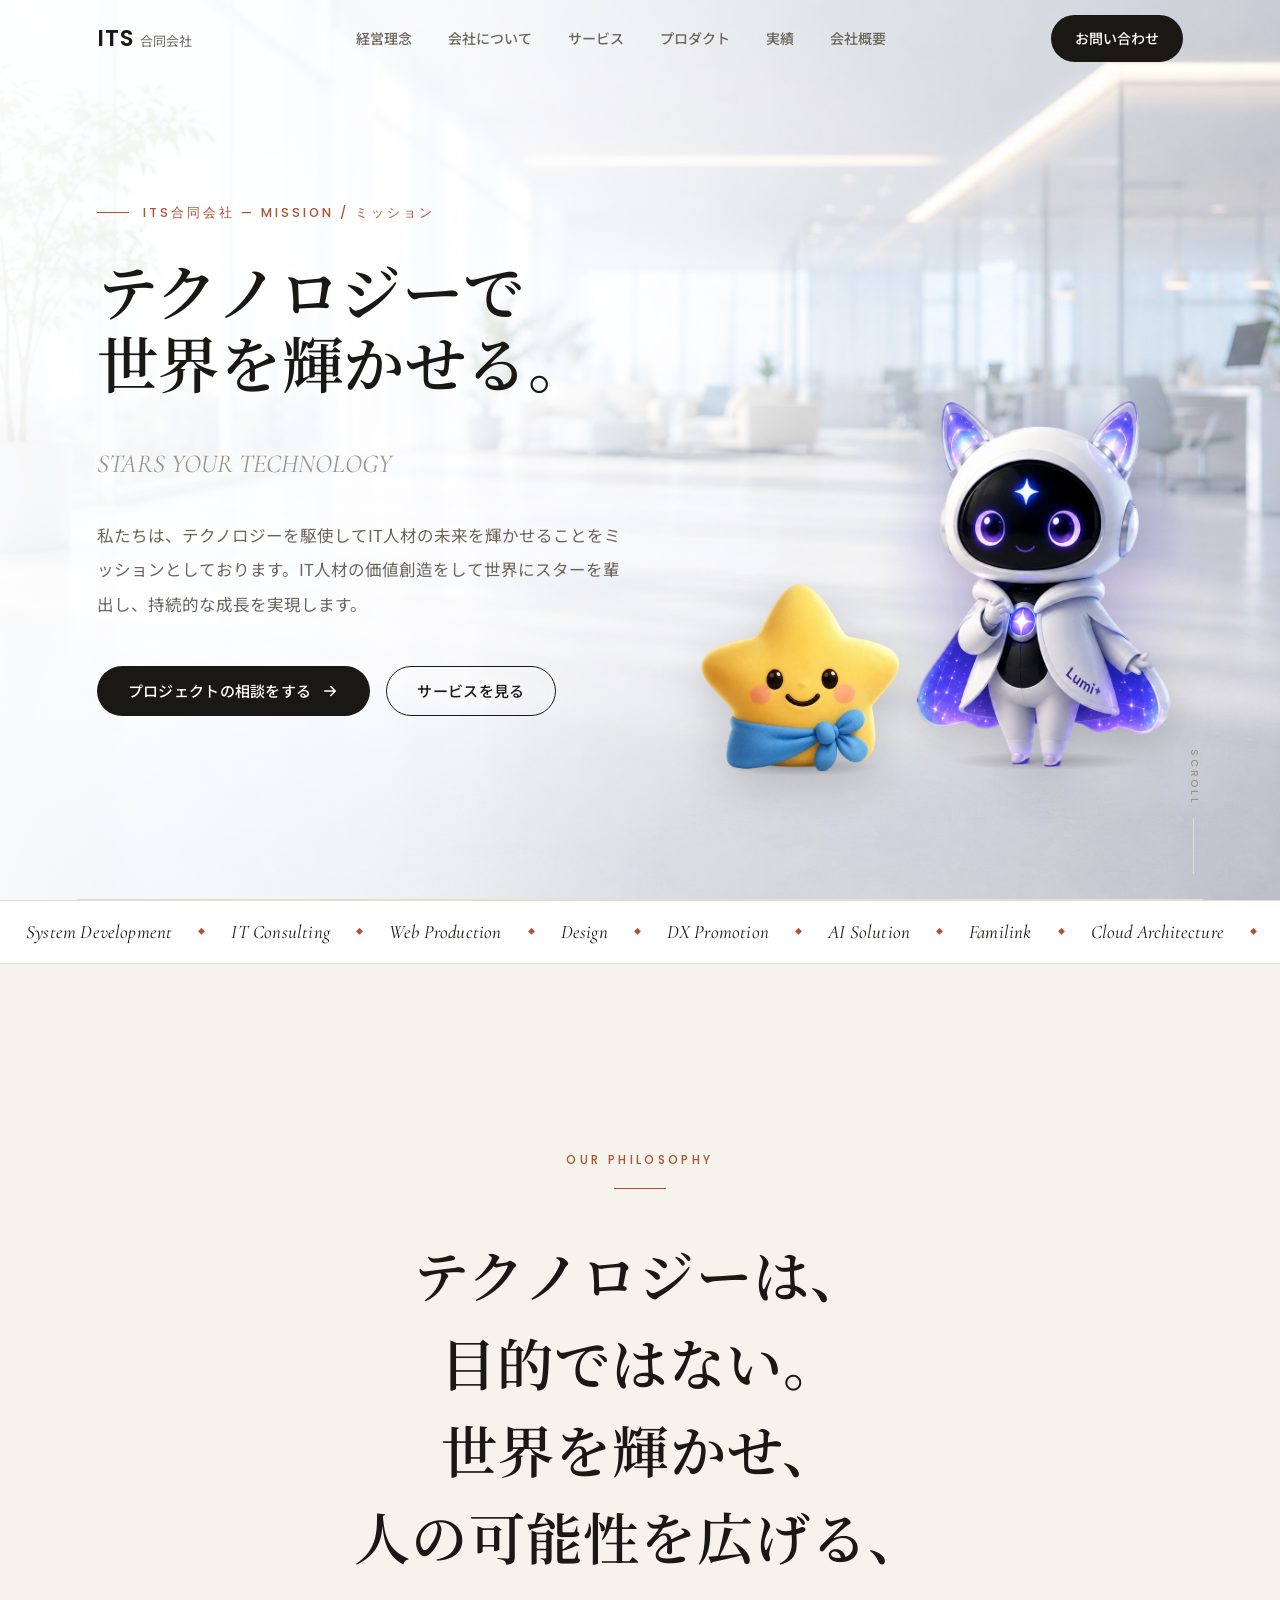
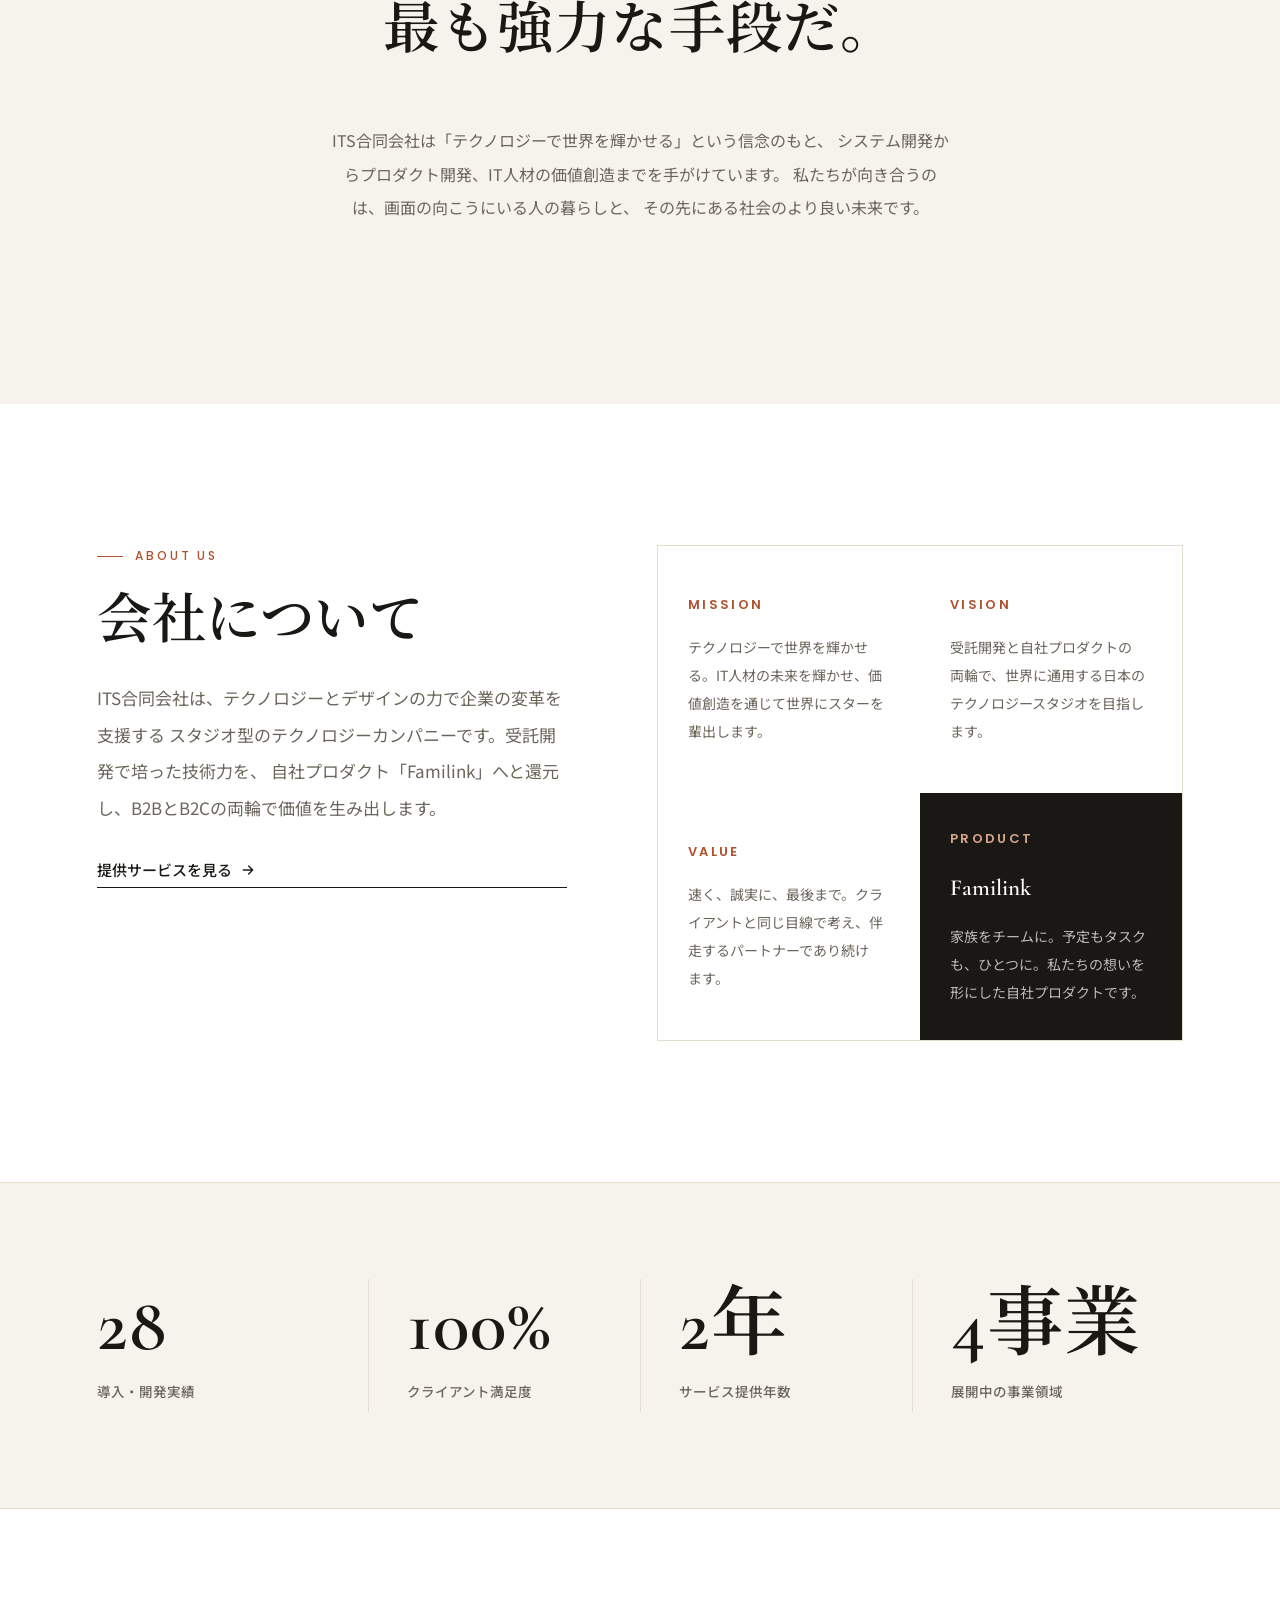
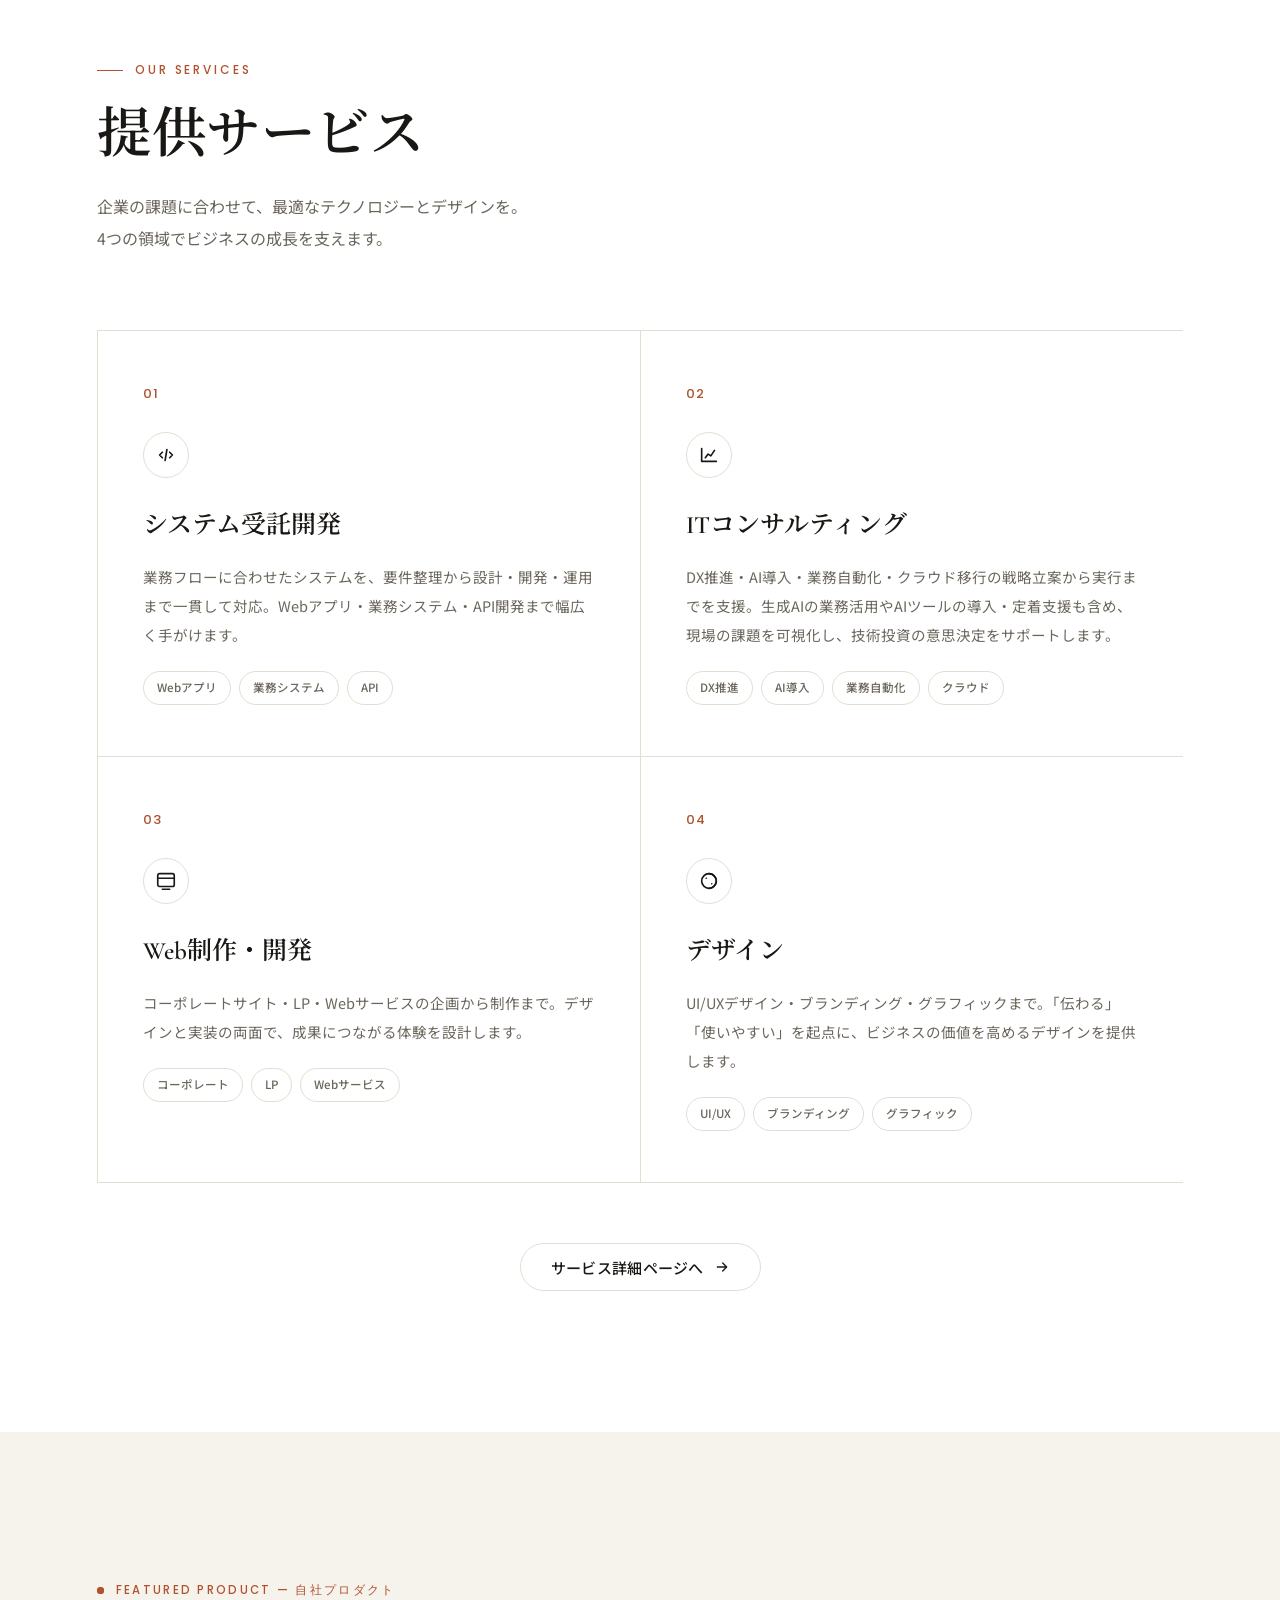
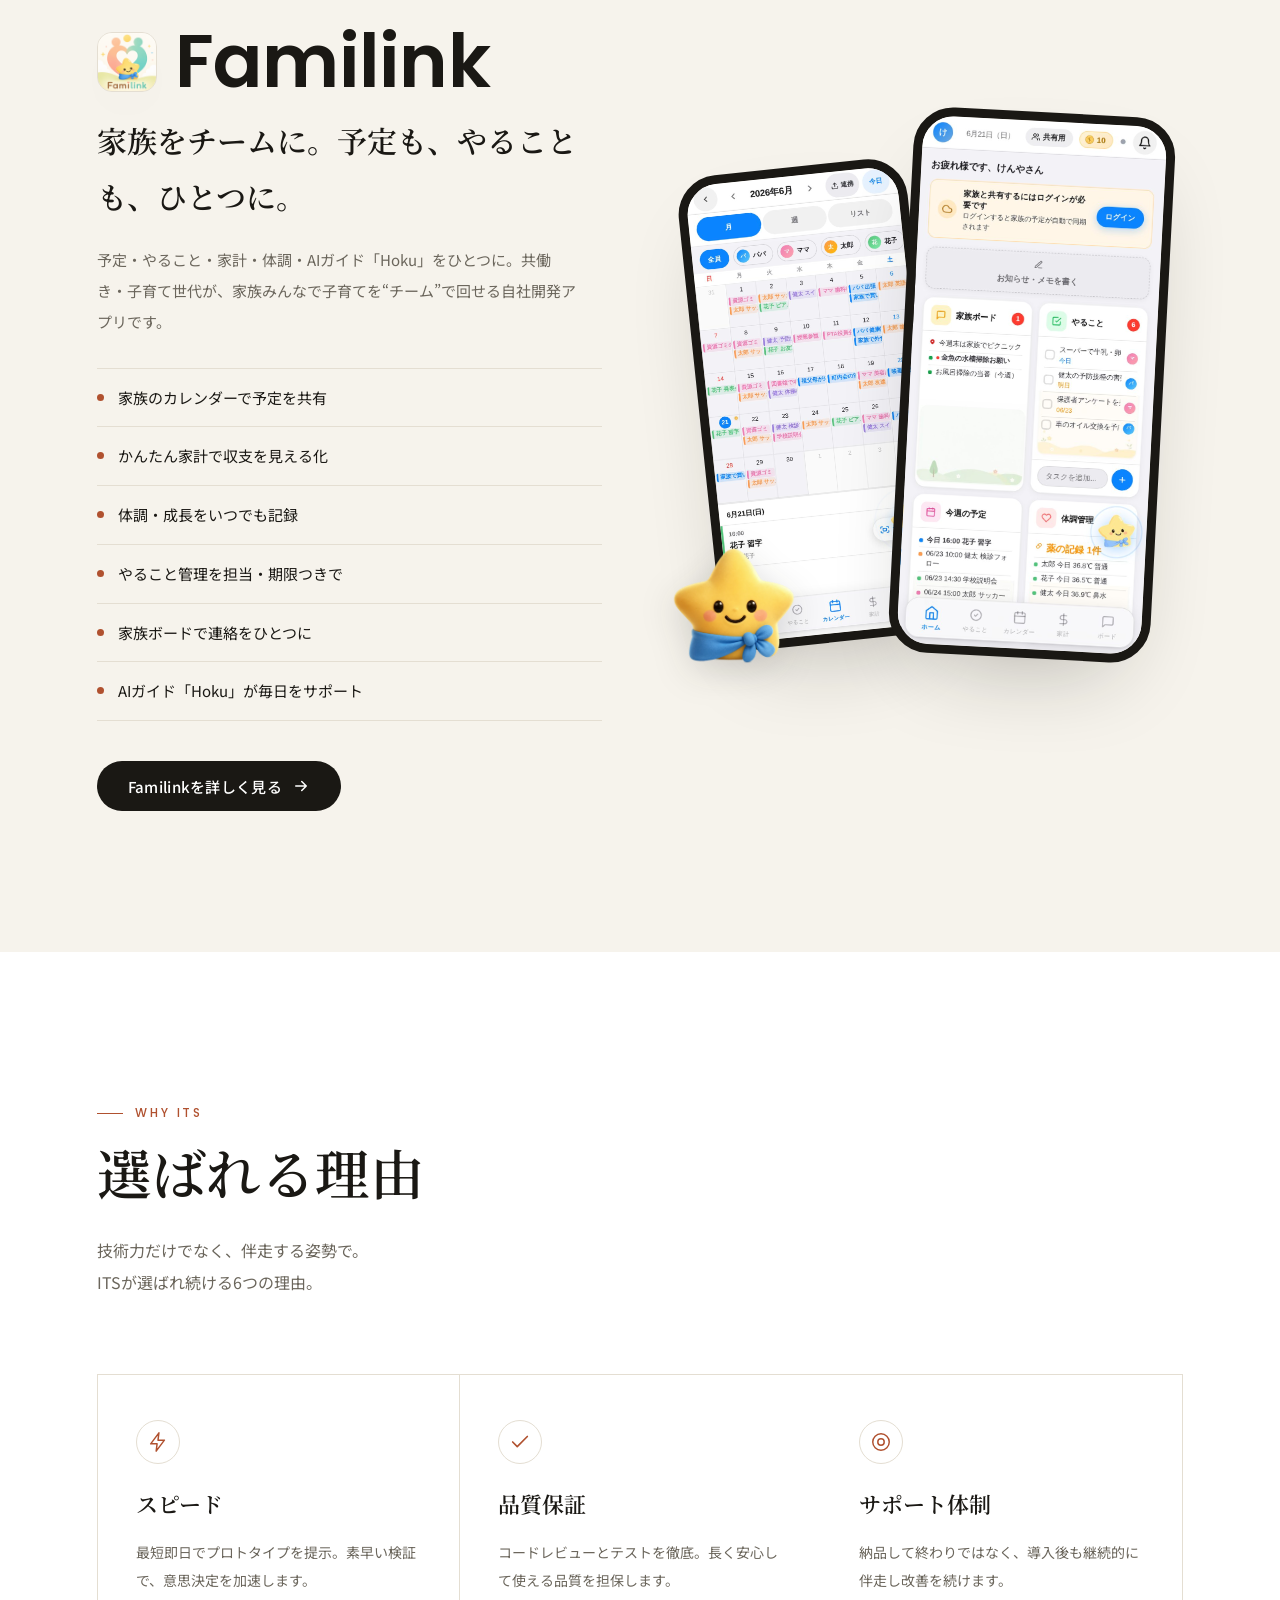
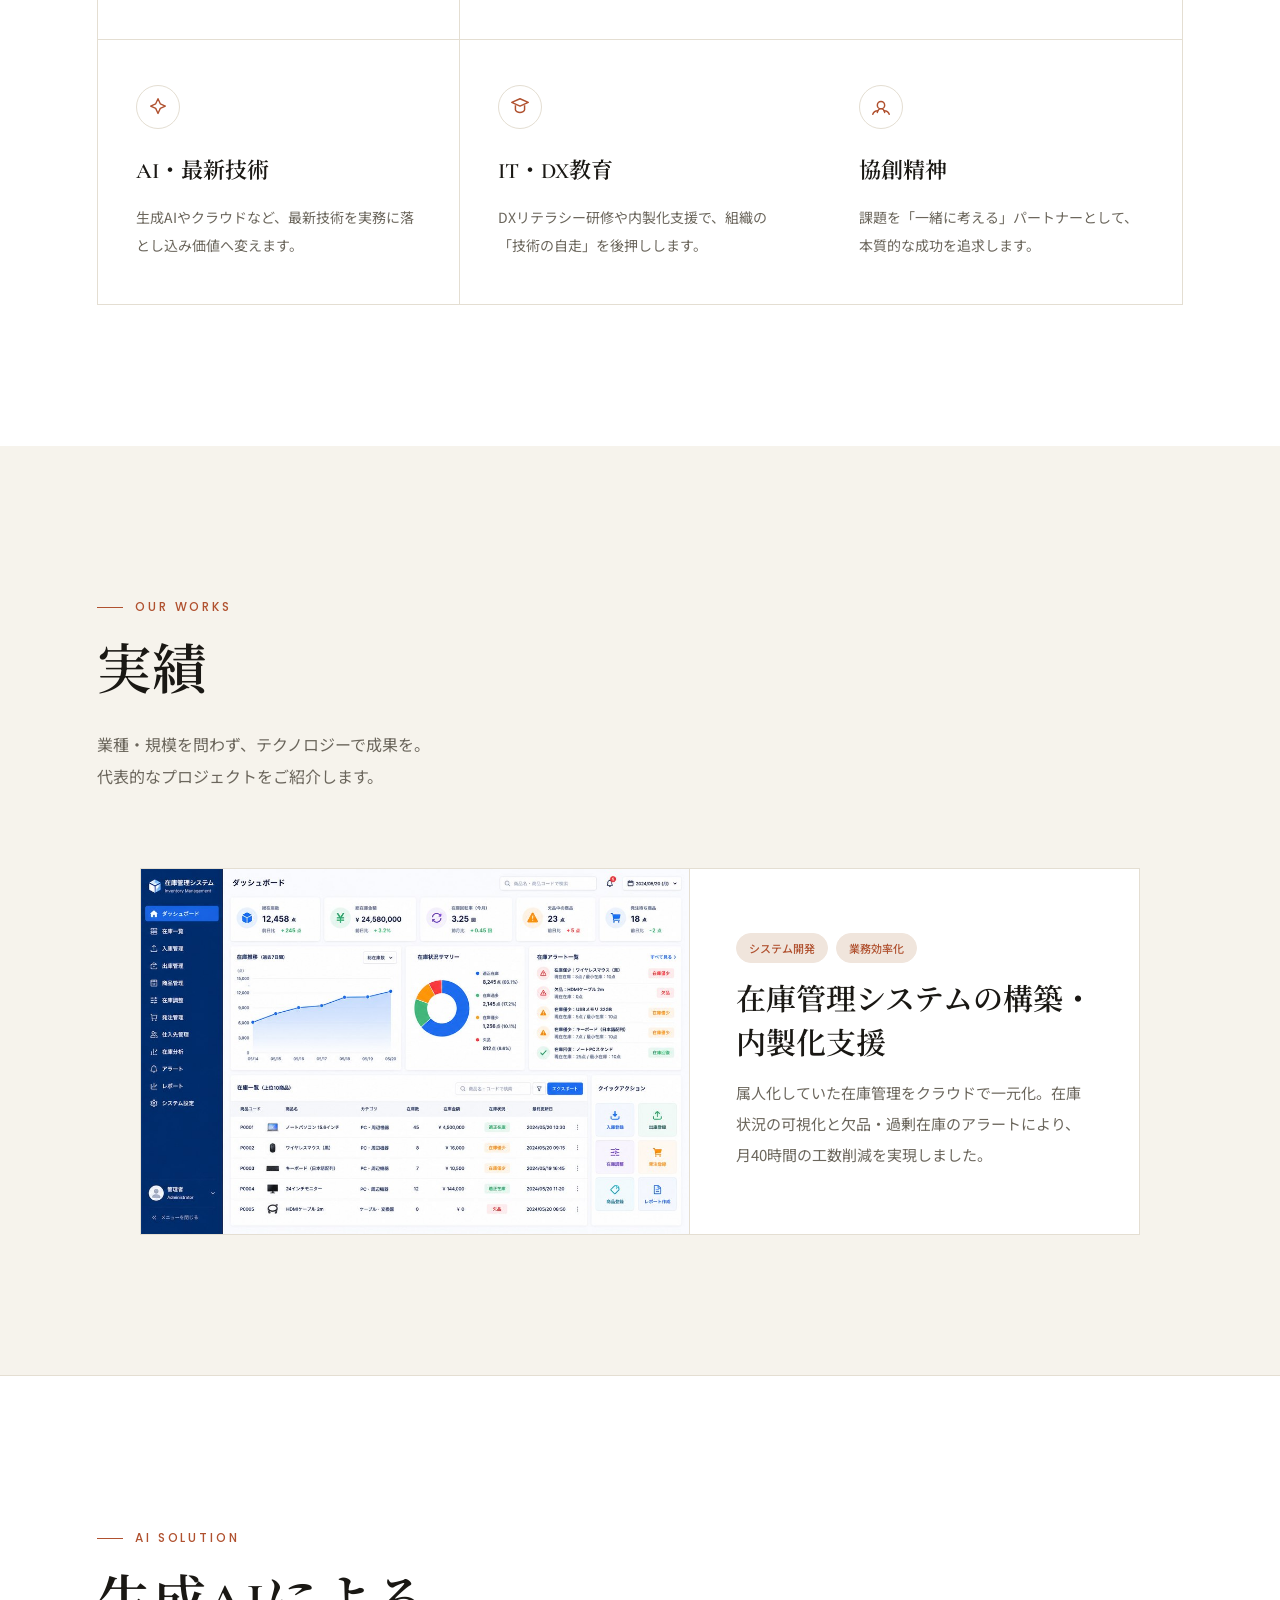
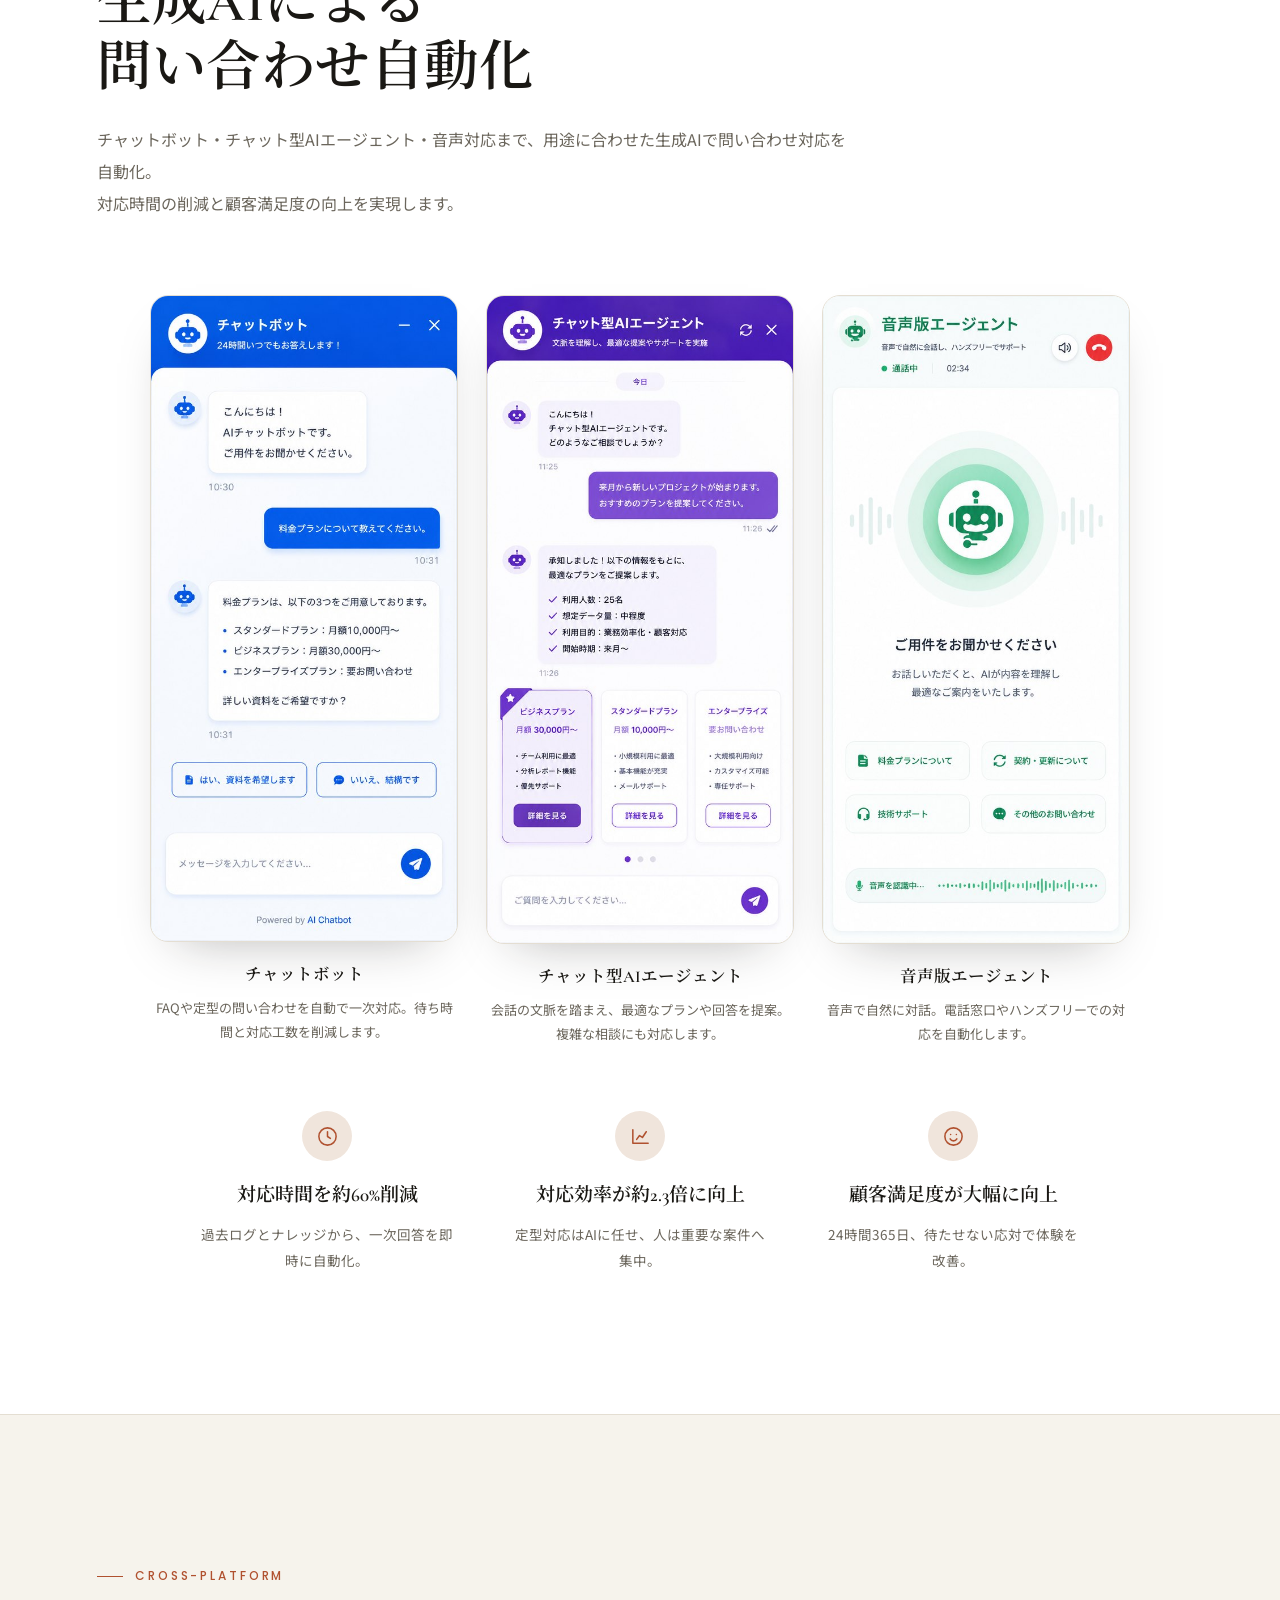
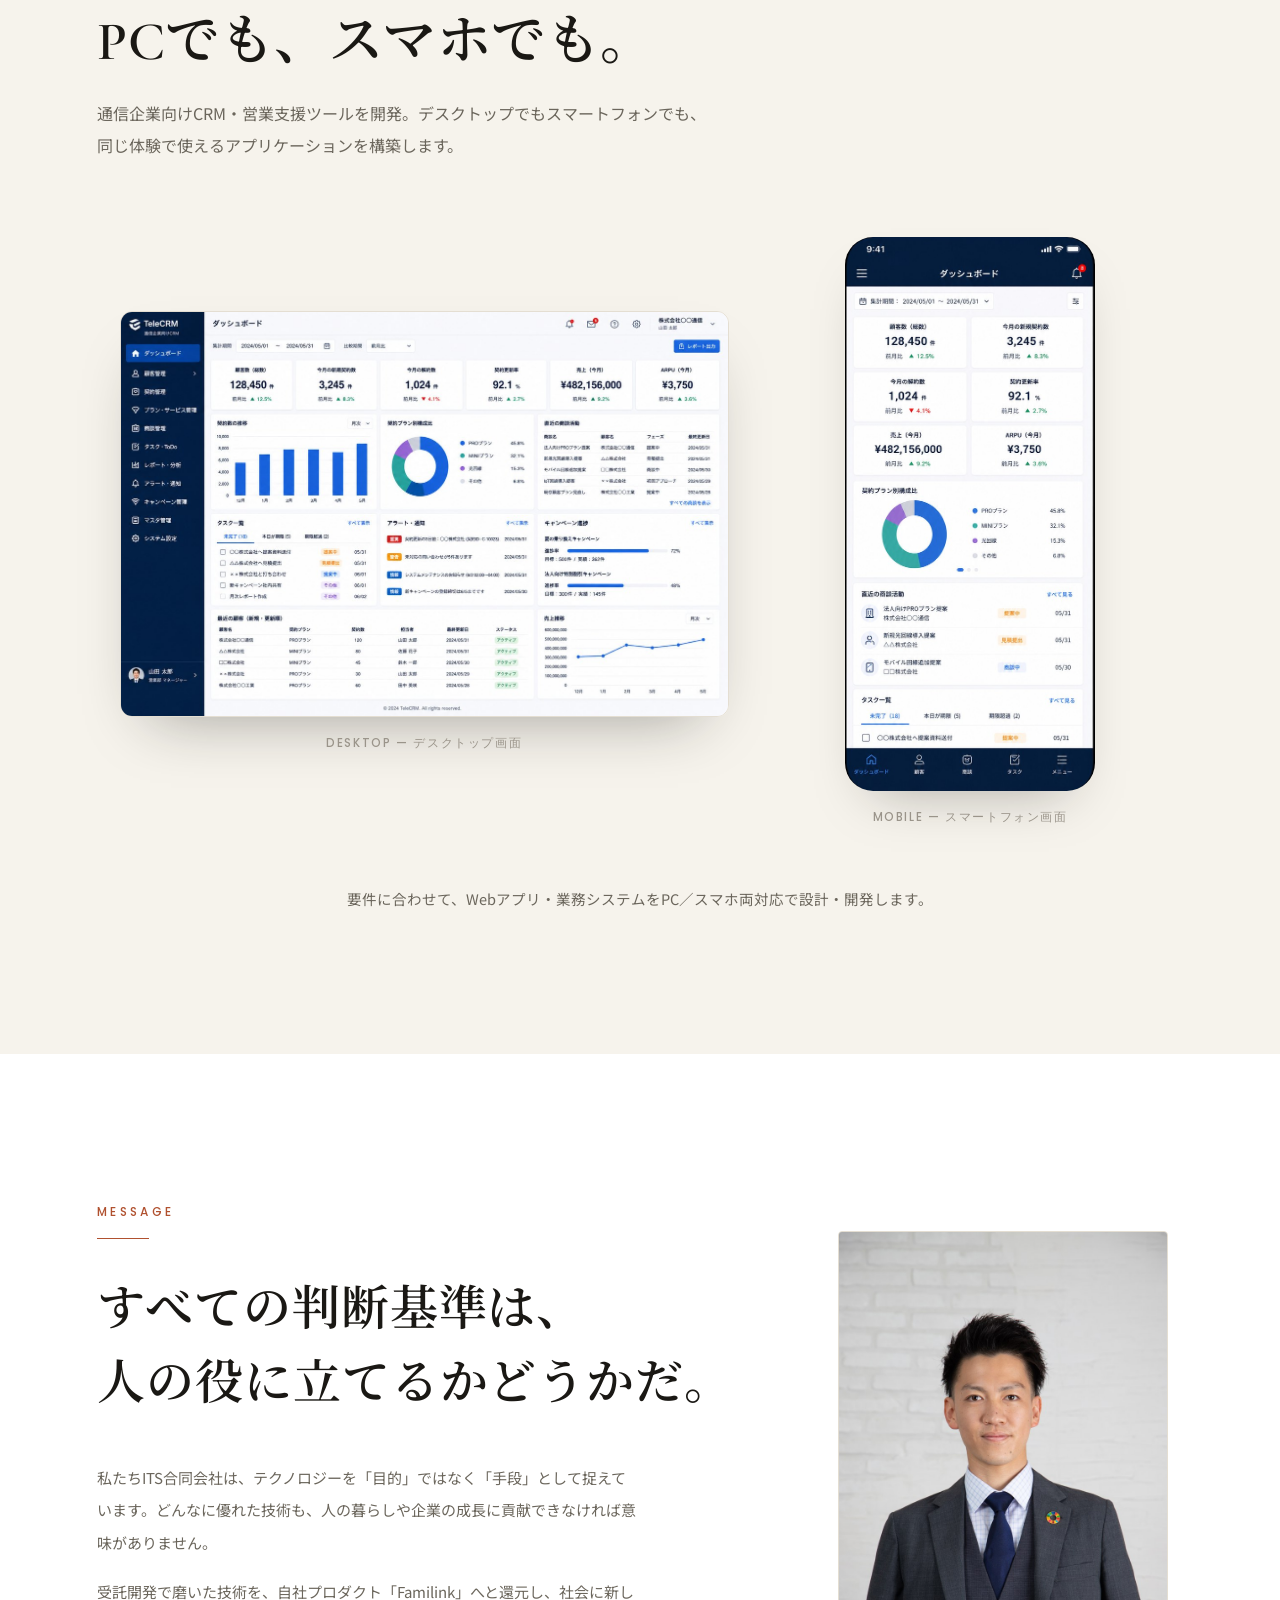
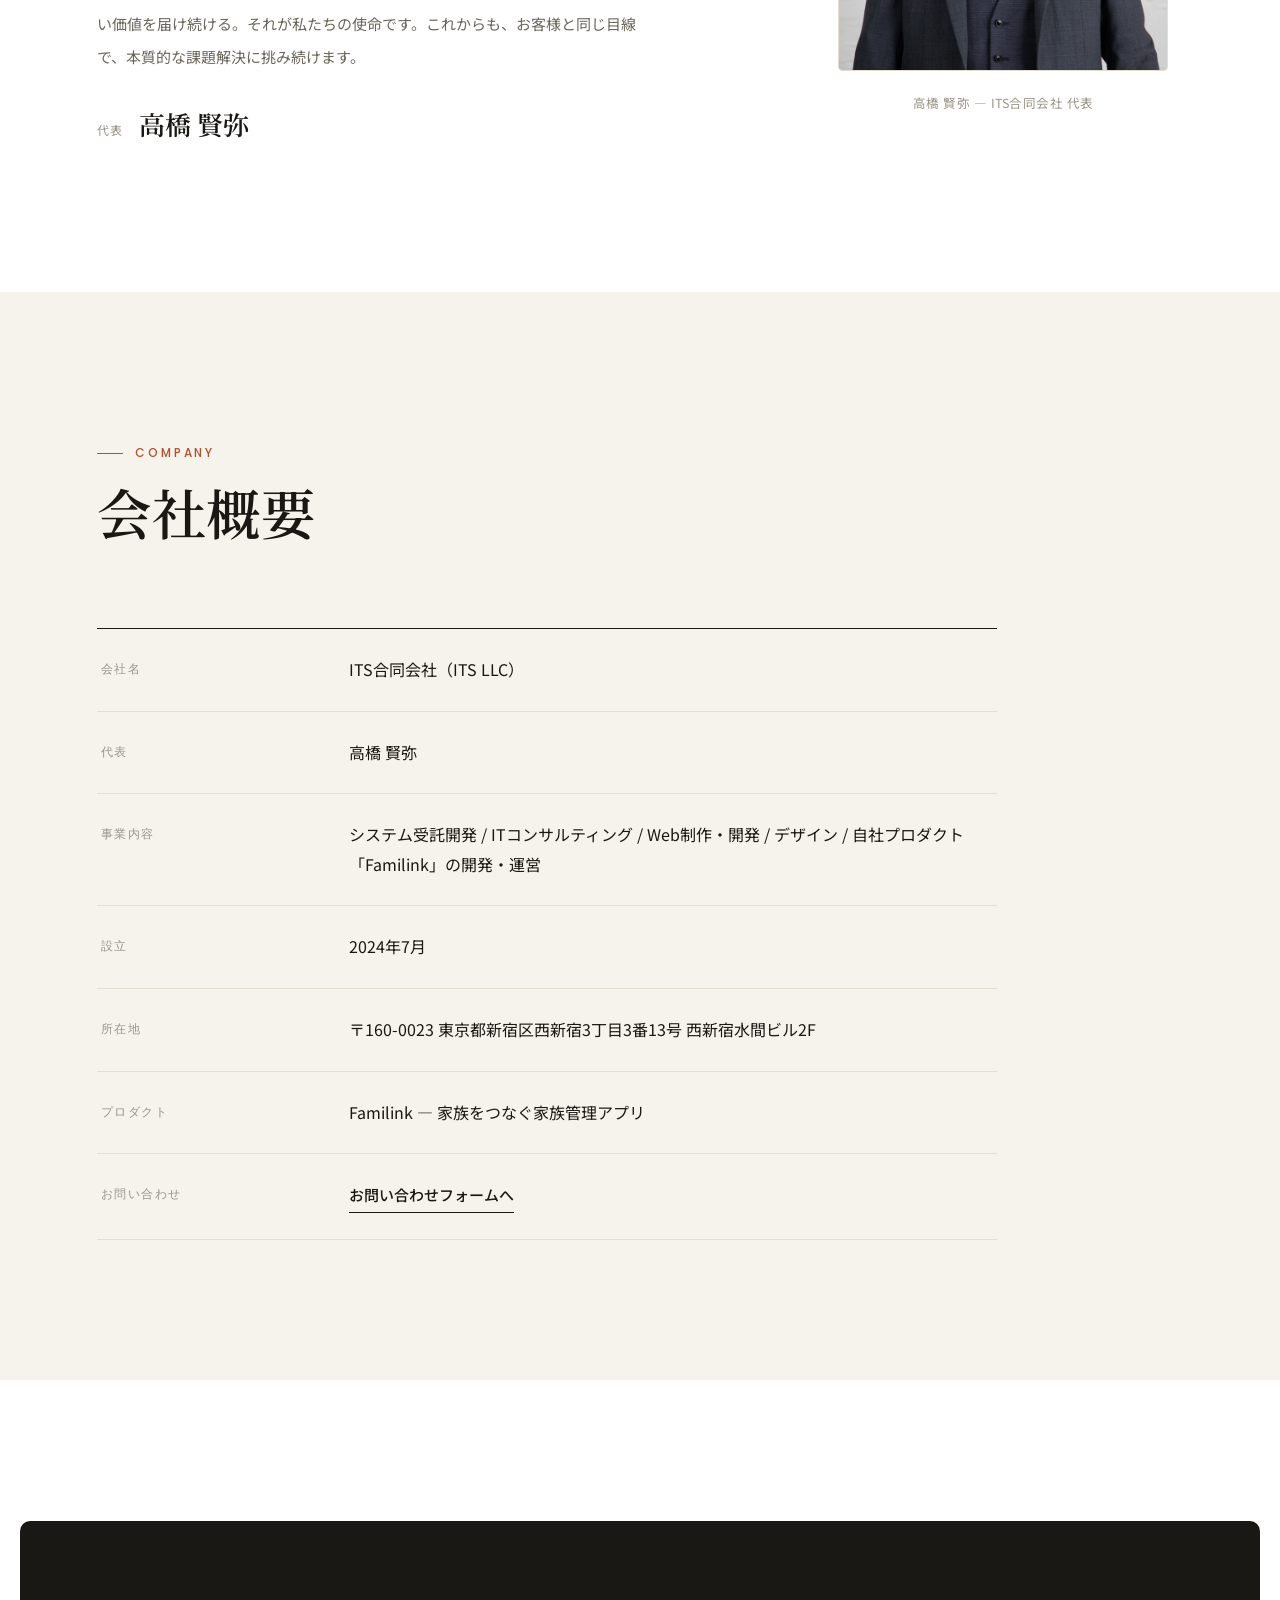
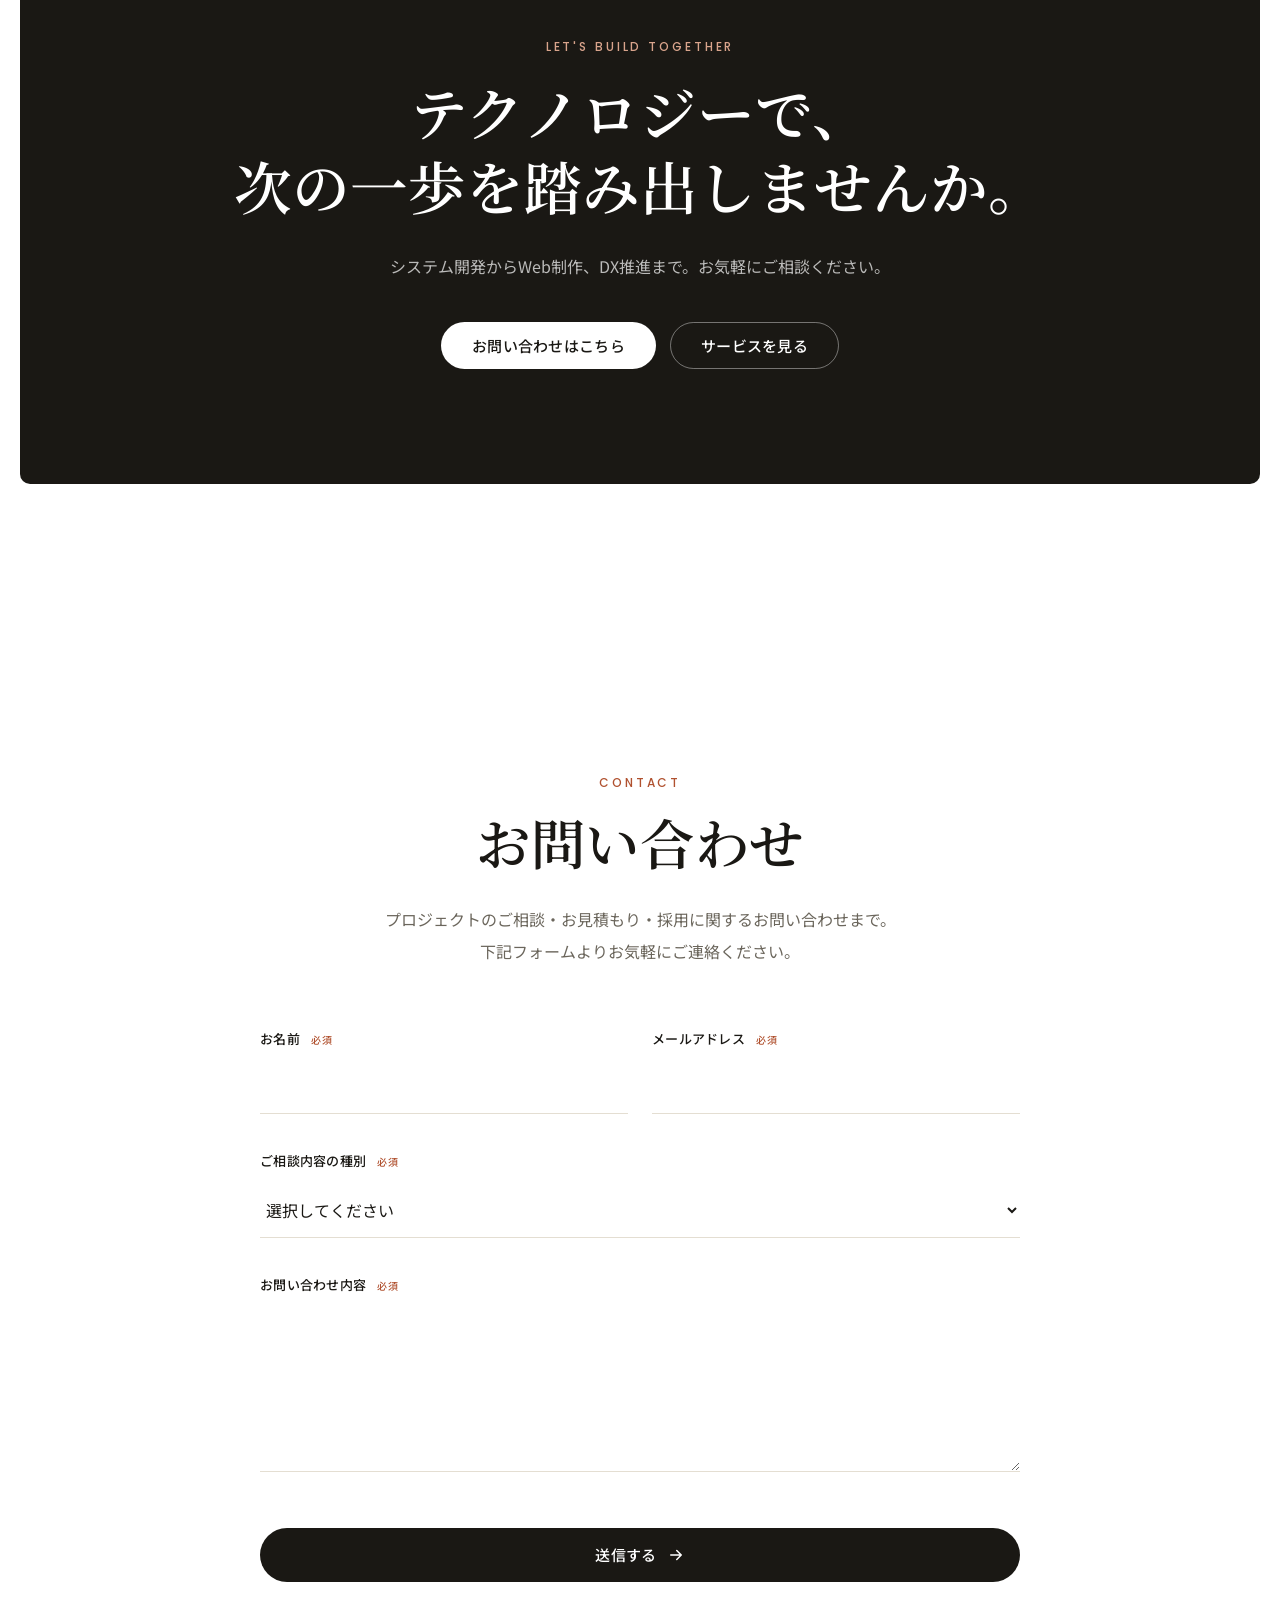
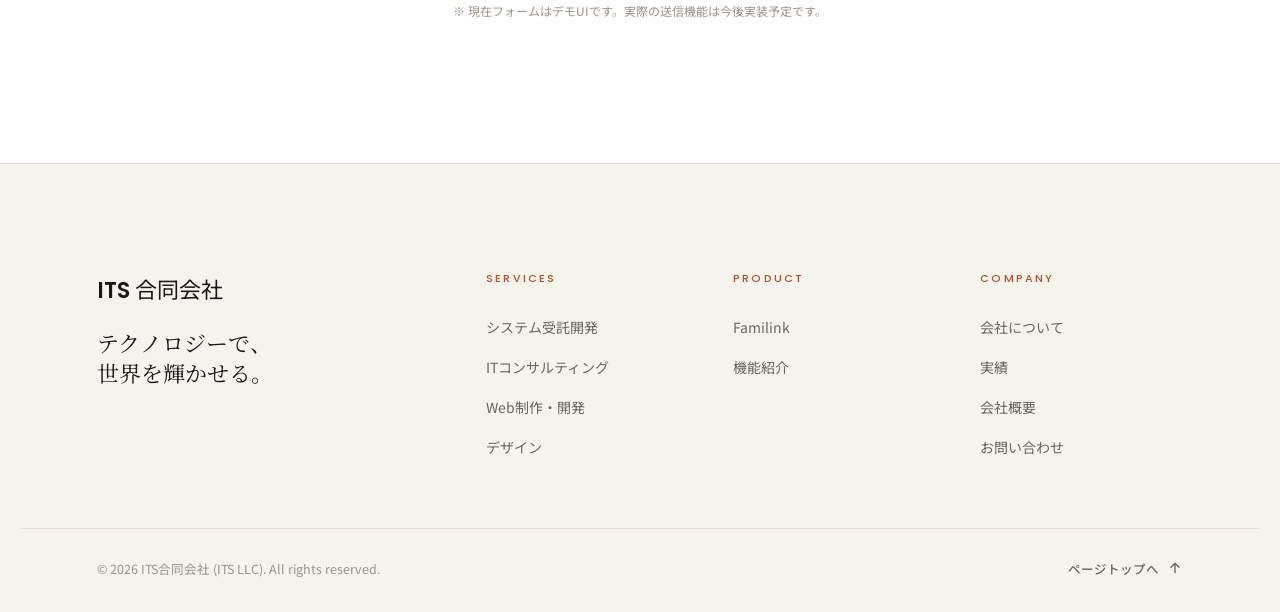
==== commit a598c0d3: "Mobile hero: match mockup (copy on top, mascots grounded at bottom) Mobile-only (<=768px), desktop u" ====
--- a/public_html/index.html
+++ b/public_html/index.html
@@ -117,13 +117,20 @@
       <span class="js-text-reveal__line">世界を輝かせる。</span>
     </h1>
     <p class="hero__en">STARS YOUR TECHNOLOGY</p>
-    <p class="hero__sub">私たちは、テクノロジーを駆使してIT人材の未来を輝かせることをミッションとしております。IT人材の価値創造をして世界にスターを輩出し、持続的な成長を実現します。</p>
-    <div class="hero__actions">
+    <p class="hero__sub hero__sub--desktop">私たちは、テクノロジーを駆使してIT人材の未来を輝かせることをミッションとしております。IT人材の価値創造をして世界にスターを輩出し、持続的な成長を実現します。</p>
+    <p class="hero__sub hero__sub--mobile">受託開発で培った技術力を、自社プロダクト「Familink」へと還元し、B2BとB2Cの両輪で価値を生み出します。</p>
+    <div class="hero__actions hero__actions--desktop">
       <a href="#contact" class="btn btn--primary">
         プロジェクトの相談をする
         <svg viewBox="0 0 24 24" width="18" height="18" fill="none" aria-hidden="true"><path d="M5 12h14M13 6l6 6-6 6" stroke="currentColor" stroke-width="2" stroke-linecap="round" stroke-linejoin="round"/></svg>
       </a>
       <a href="#services" class="btn btn--ghost">サービスを見る</a>
+    </div>
+    <div class="hero__actions hero__actions--mobile">
+      <a href="#services" class="btn btn--primary">
+        提供サービスを見る
+        <svg viewBox="0 0 24 24" width="18" height="18" fill="none" aria-hidden="true"><path d="M5 12h14M13 6l6 6-6 6" stroke="currentColor" stroke-width="2" stroke-linecap="round" stroke-linejoin="round"/></svg>
+      </a>
     </div>
     </div><!-- /.hero__text -->
     <div class="hero__cast" aria-label="ITSのキャラクター Hoku と Lumi">
--- a/public_html/css/style.css
+++ b/public_html/css/style.css
@@ -230,6 +230,8 @@
   opacity: 0; animation: heroFadeUp 1s var(--ease-out) .95s forwards;
 }
 .hero__actions { display: flex; flex-wrap: wrap; gap: 16px; margin-bottom: 52px; opacity: 0; animation: heroFadeUp 1s var(--ease-out) 1.1s forwards; }
+/* mobile-only hero copy/button (shown only in the <=768px layout) */
+.hero__sub--mobile, .hero__actions--mobile { display: none; }
 .hero__chips { display: flex; flex-wrap: wrap; gap: 0; opacity: 0; animation: heroFadeUp 1s var(--ease-out) 1.3s forwards; border-top: 1px solid var(--line); padding-top: 26px; }
 .hero__chip {
   font-family: var(--font-product); font-size: 12.5px; font-weight: 400; letter-spacing: 0.06em;
@@ -310,17 +312,23 @@
   .footer__inner { grid-template-columns: 1fr 1fr; gap: 36px; }
   .footer__brand { grid-column: 1 / -1; }
   .footer__bottom { flex-direction: column; gap: 14px; text-align: center; }
-  /* hero (mobile): characters + office sit at the very TOP, copy below */
+  /* hero (mobile): copy on top, characters grounded large at the bottom (office behind) */
   .hero {
-    min-height: auto;
+    min-height: 100svh;
     background:
-      linear-gradient(180deg, rgba(255,255,255,.26) 0%, rgba(255,255,255,.40) 32%, rgba(255,255,255,.74) 56%, rgba(255,255,255,.95) 80%, #fff 100%),
-      url("../images/hero-office-mobile.jpg") center 34% / cover no-repeat;
+      linear-gradient(180deg, rgba(255,255,255,.66) 0%, rgba(255,255,255,.46) 24%, rgba(255,255,255,.24) 46%, rgba(255,255,255,.10) 66%, rgba(255,255,255,.06) 100%),
+      url("../images/hero-office-mobile.jpg") center bottom / cover no-repeat;
   }
-  .hero__inner { grid-template-columns: 1fr; gap: clamp(6px, 2vw, 16px); padding-top: clamp(8px, 2vh, 22px); padding-bottom: clamp(36px, 7vw, 56px); }
-  .hero__cast { order: -1; justify-self: center; align-self: start; max-width: 470px; margin: 0 auto clamp(2px, 1.2vw, 10px); gap: clamp(0px, 1vw, 10px); }
-  .hero__char--hoku { width: clamp(128px, 35vw, 188px); transform: translateY(-12px); }
-  .hero__char--lumi { width: clamp(164px, 44vw, 240px); }
+  .hero__inner { grid-template-columns: 1fr; gap: 0; padding-top: clamp(18px, 4vh, 40px); padding-bottom: 0; align-content: start; }
+  /* mobile copy swap (mockup) */
+  .hero__eyebrow, .hero__en, .hero__sub--desktop, .hero__actions--desktop { display: none; }
+  .hero__sub--mobile { display: block; margin-bottom: clamp(22px, 5vw, 32px); }
+  .hero__actions--mobile { display: flex; margin-bottom: 0; }
+  .hero__actions--mobile .btn { width: auto; }
+  /* characters at the bottom, standing on the office floor */
+  .hero__cast { order: 0; justify-self: center; align-self: end; max-width: 480px; margin: clamp(20px, 6vw, 48px) auto 0; gap: clamp(2px, 1.5vw, 14px); }
+  .hero__char--hoku { width: clamp(132px, 37vw, 198px); transform: none; }
+  .hero__char--lumi { width: clamp(170px, 46vw, 252px); }
 }
 @media (max-width: 480px) {
   body { font-size: 15px; }
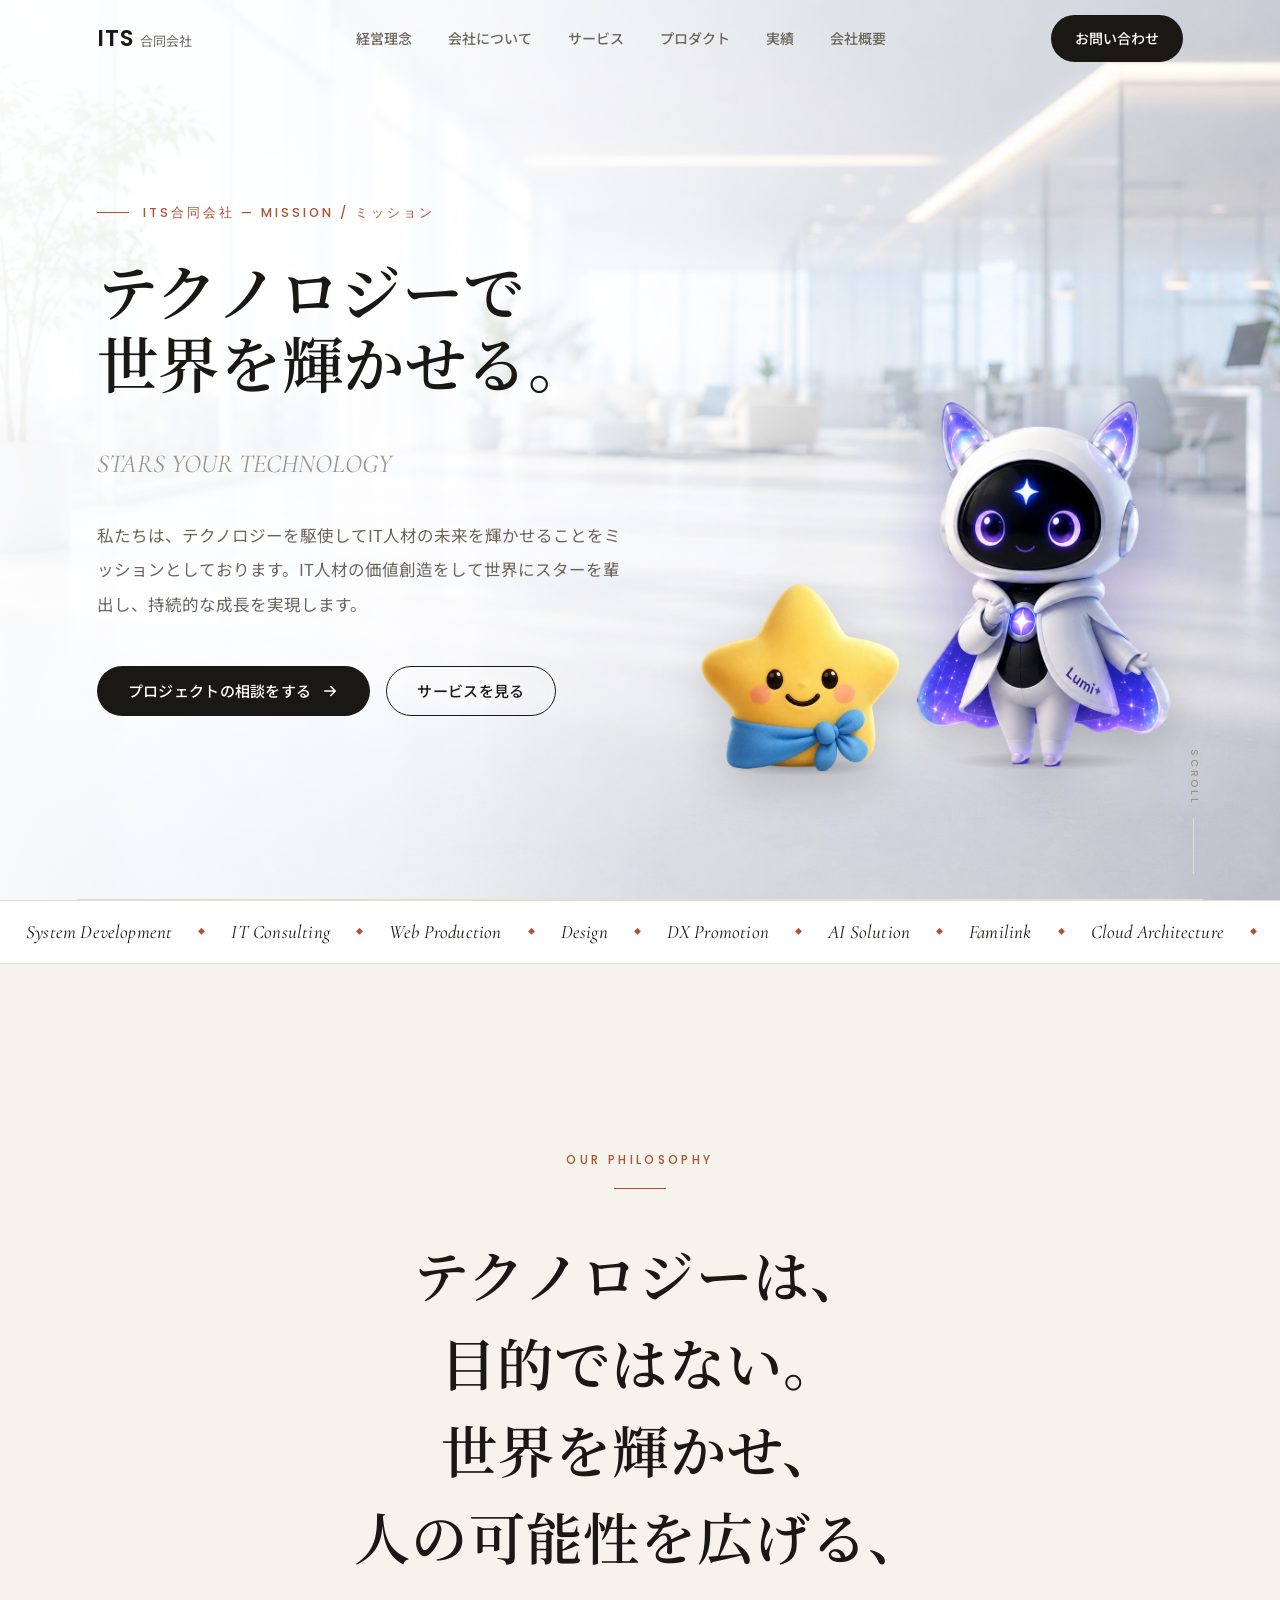
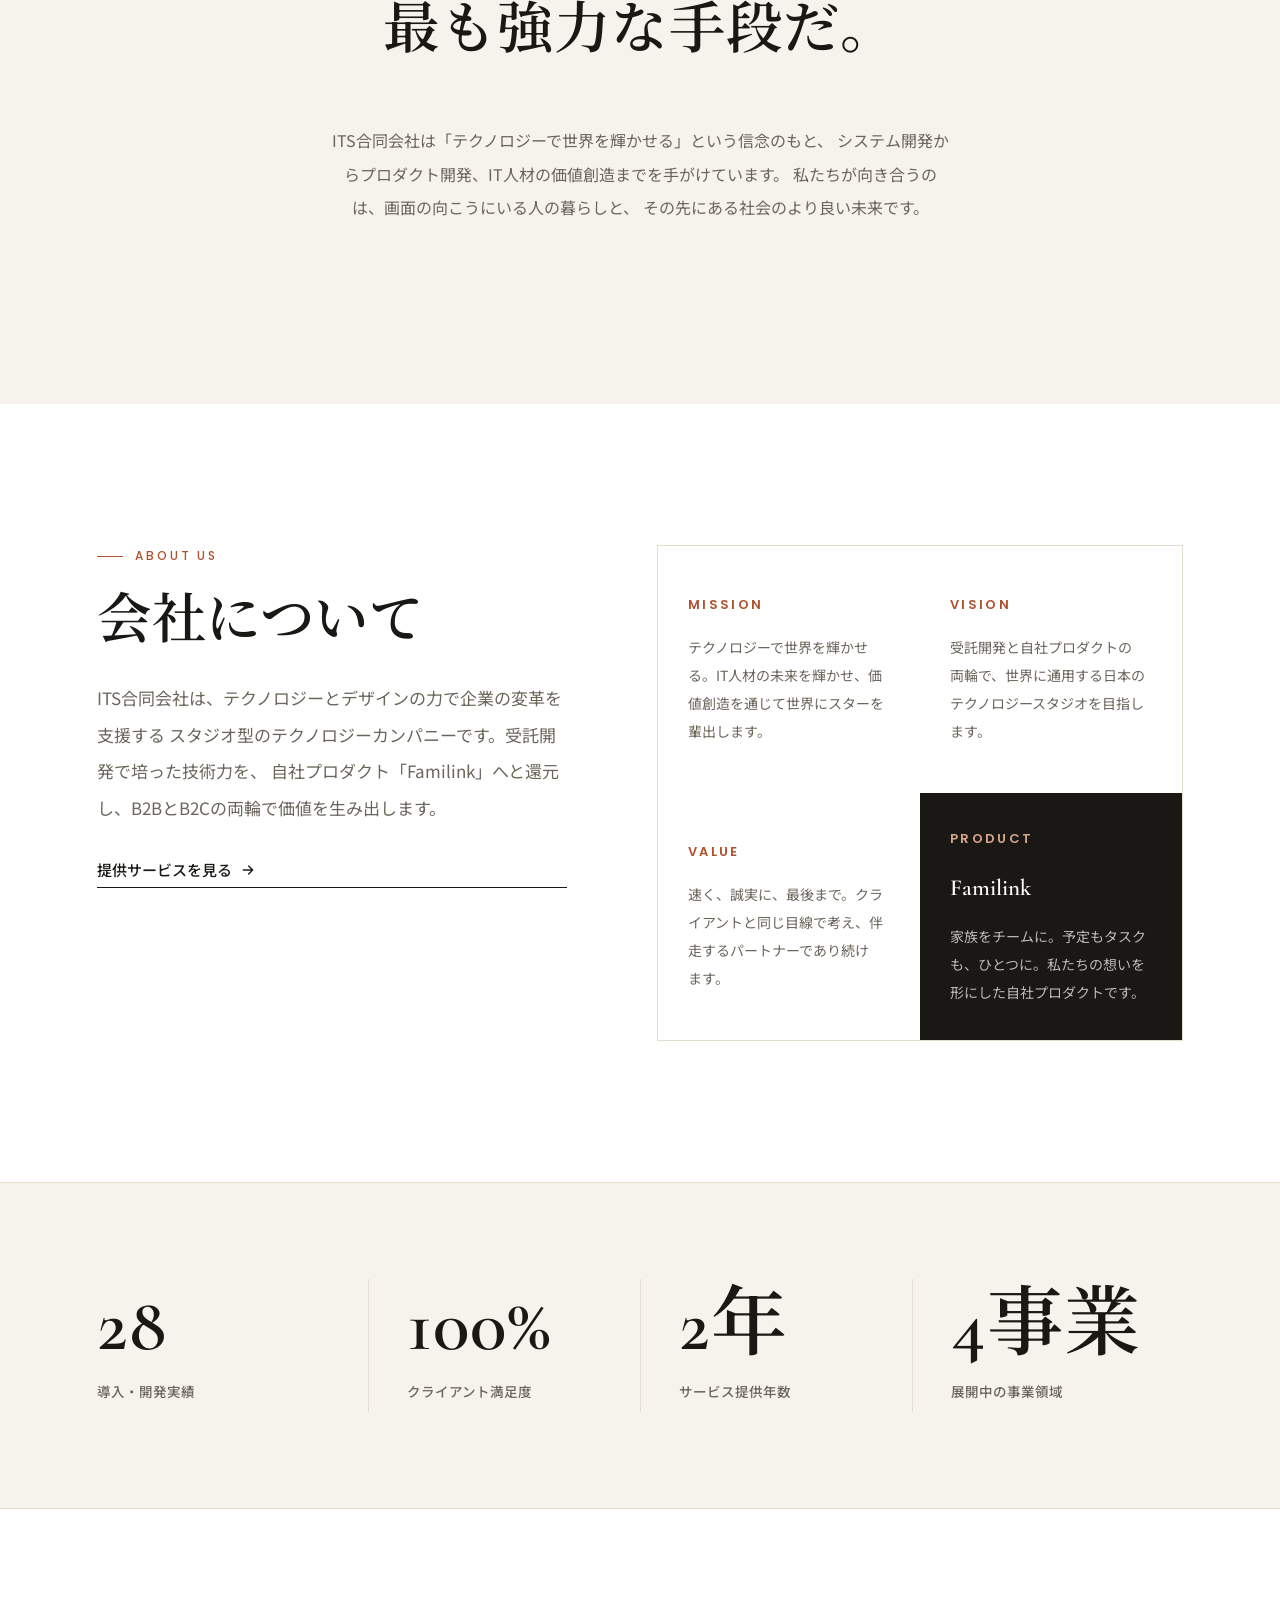
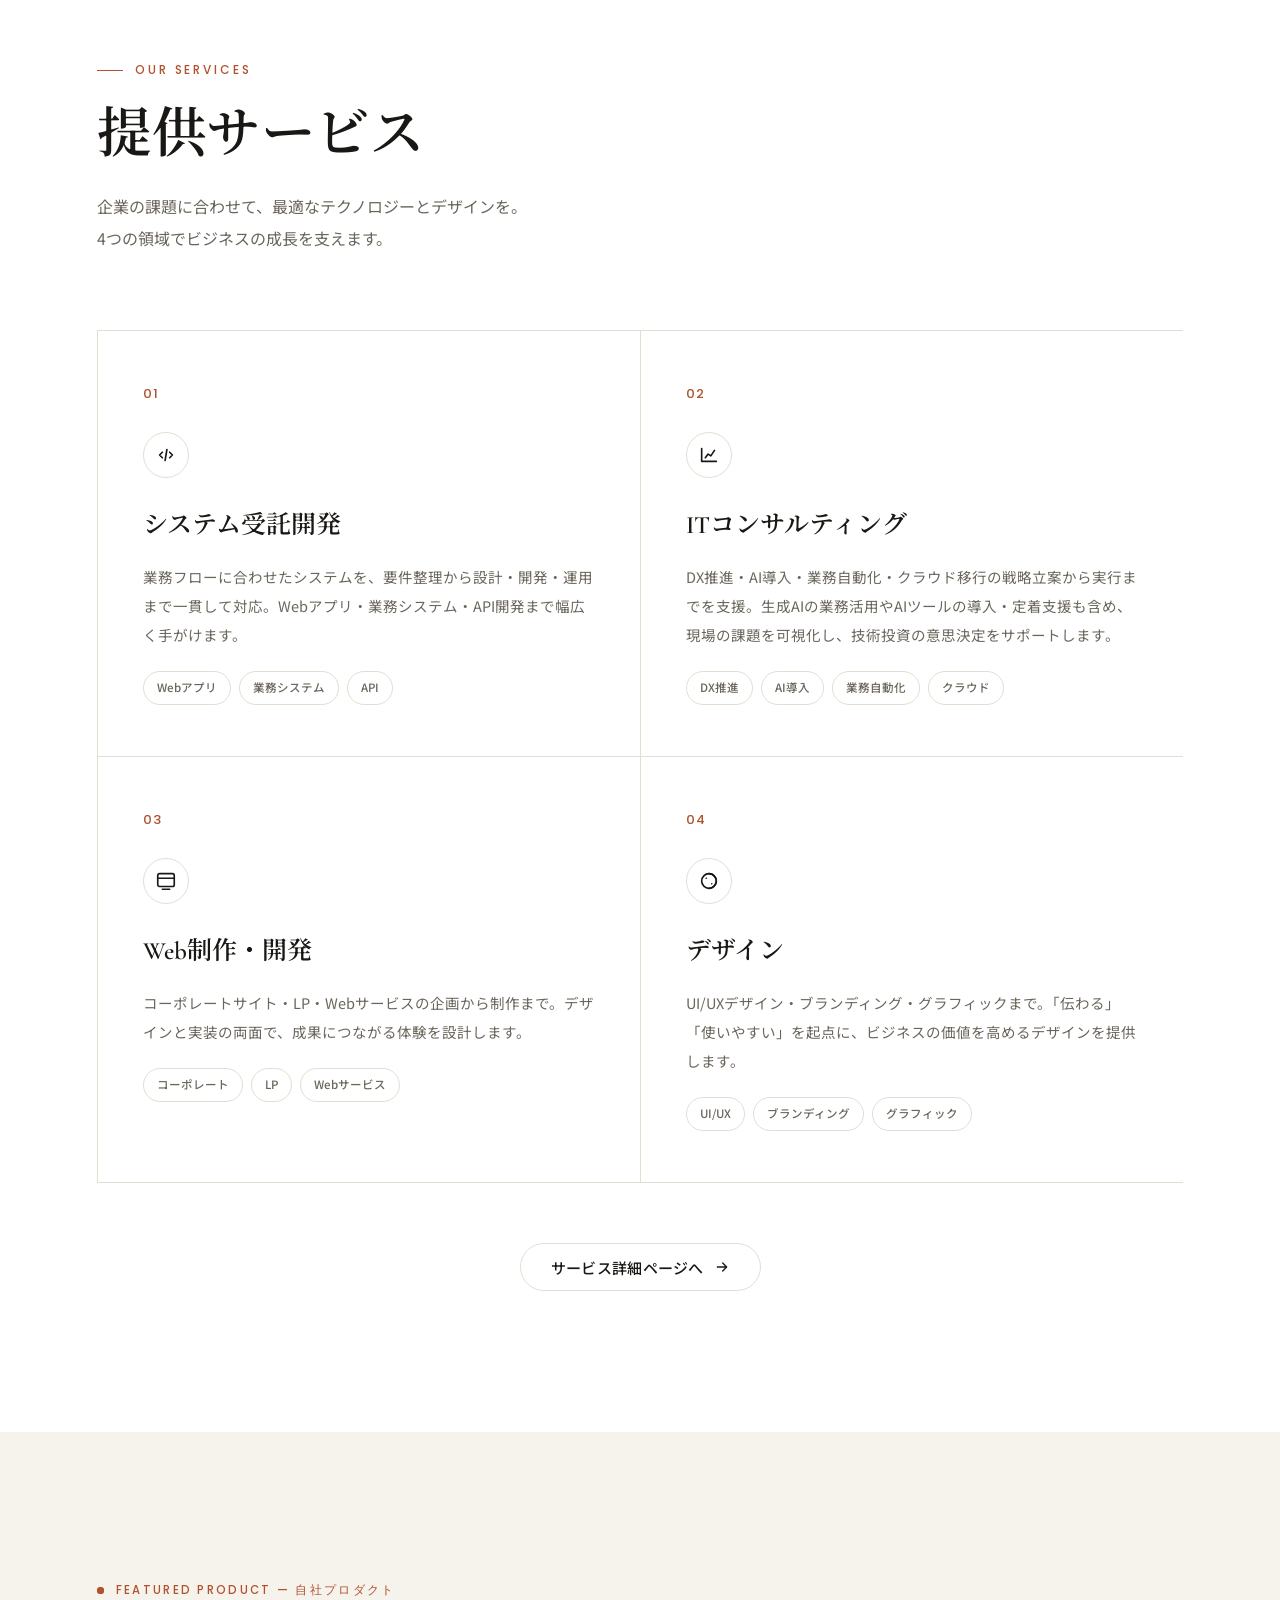
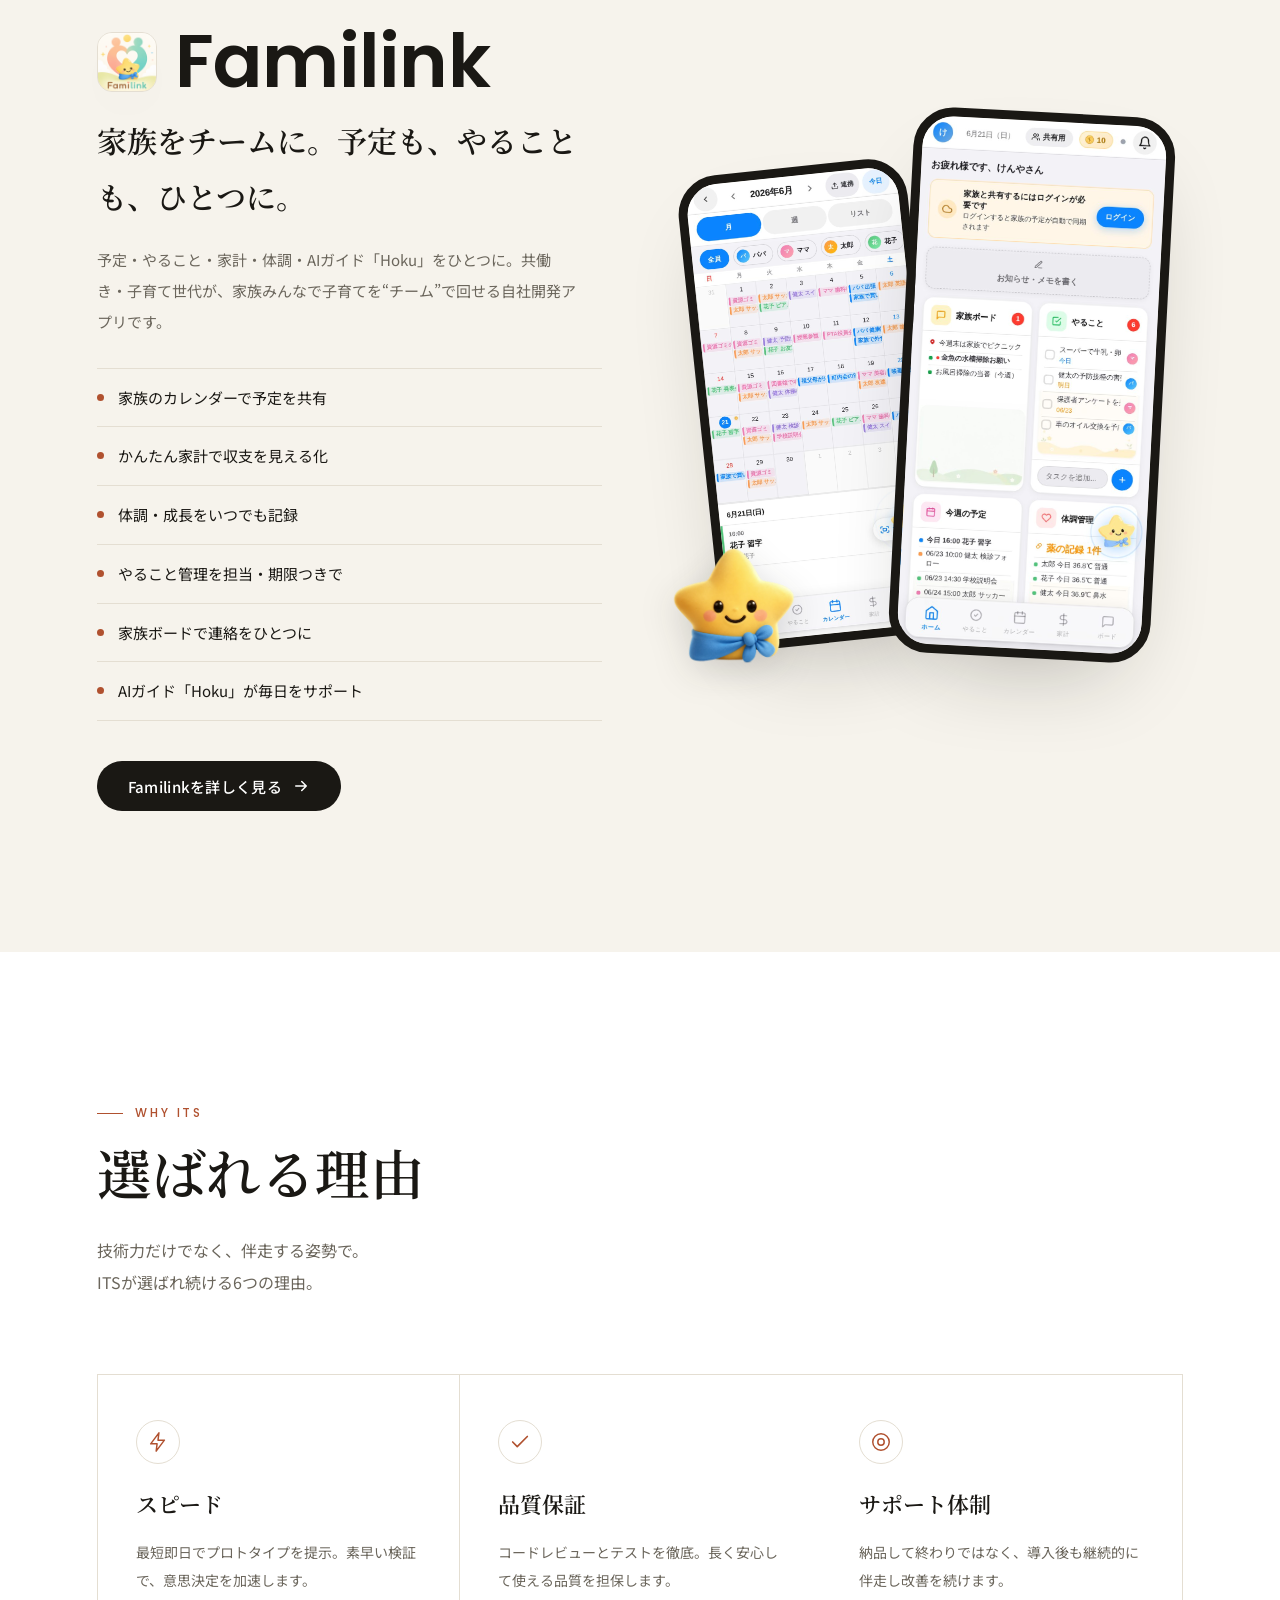
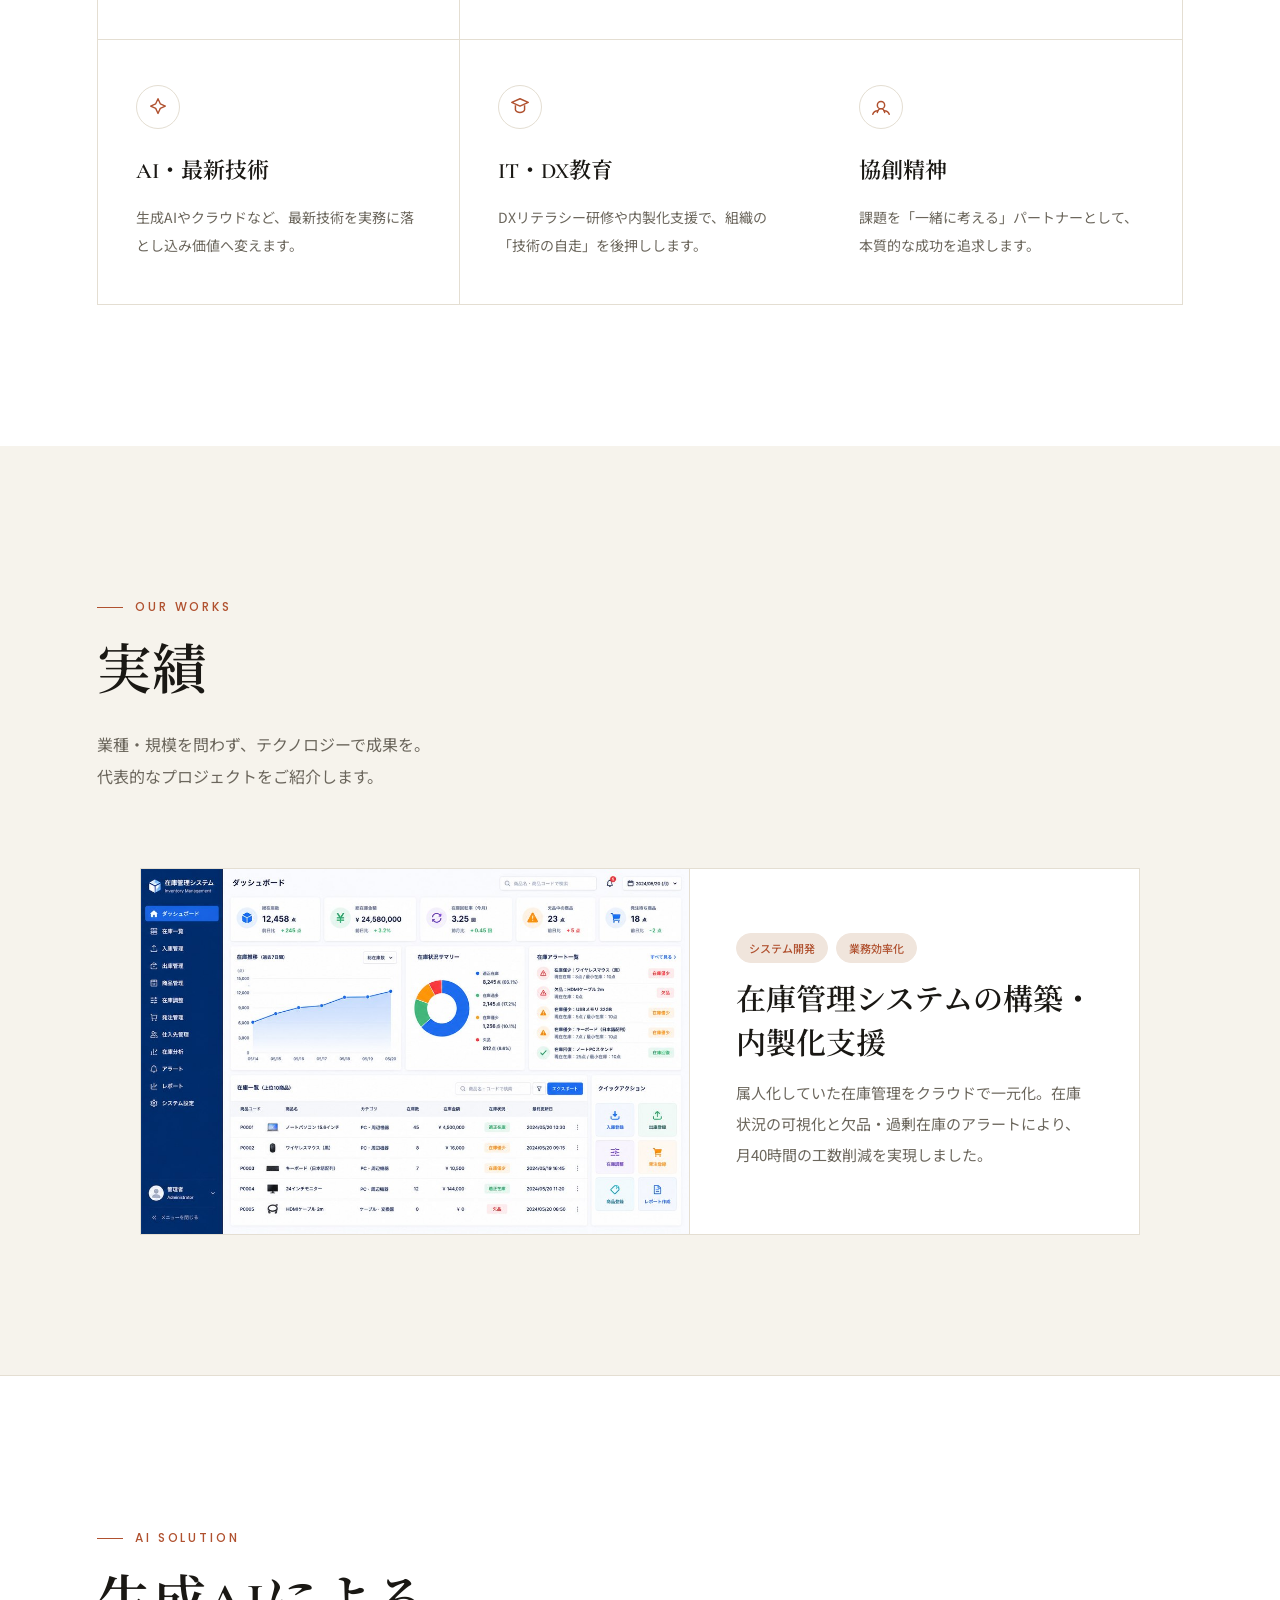
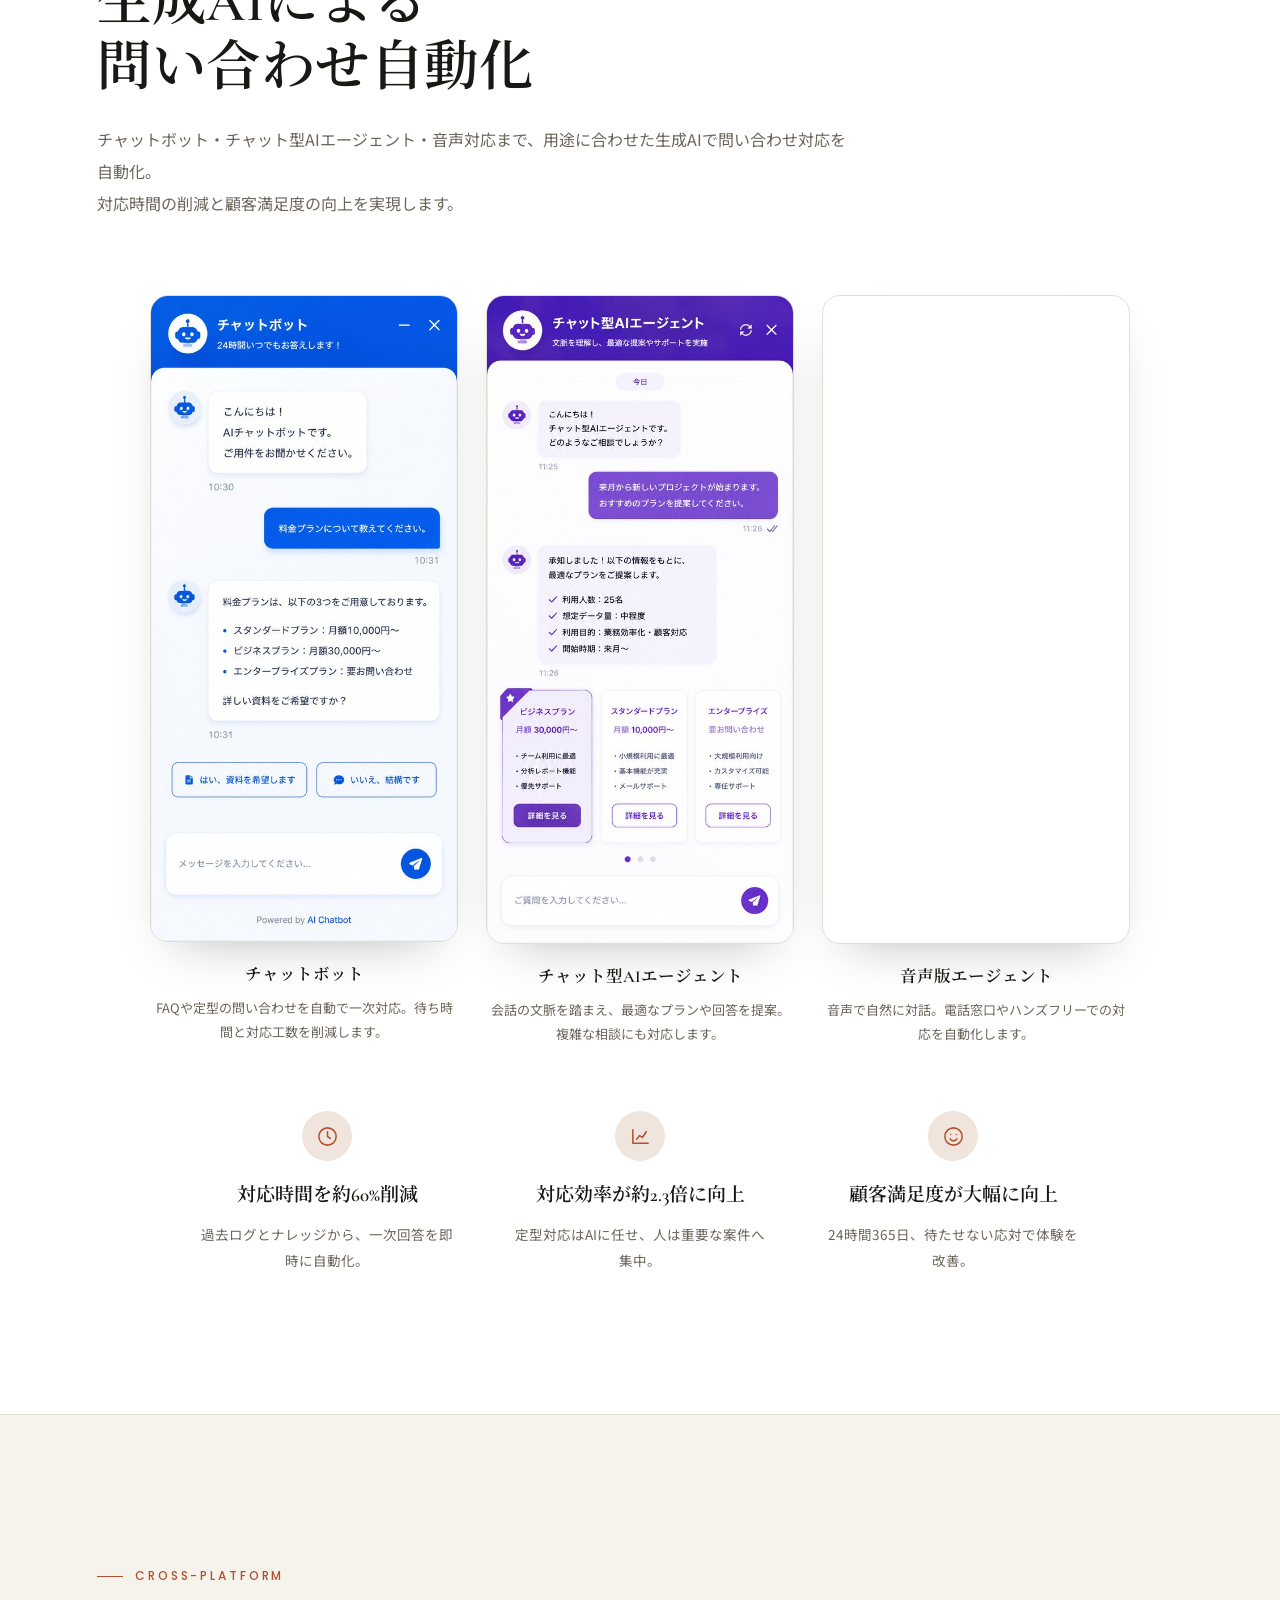
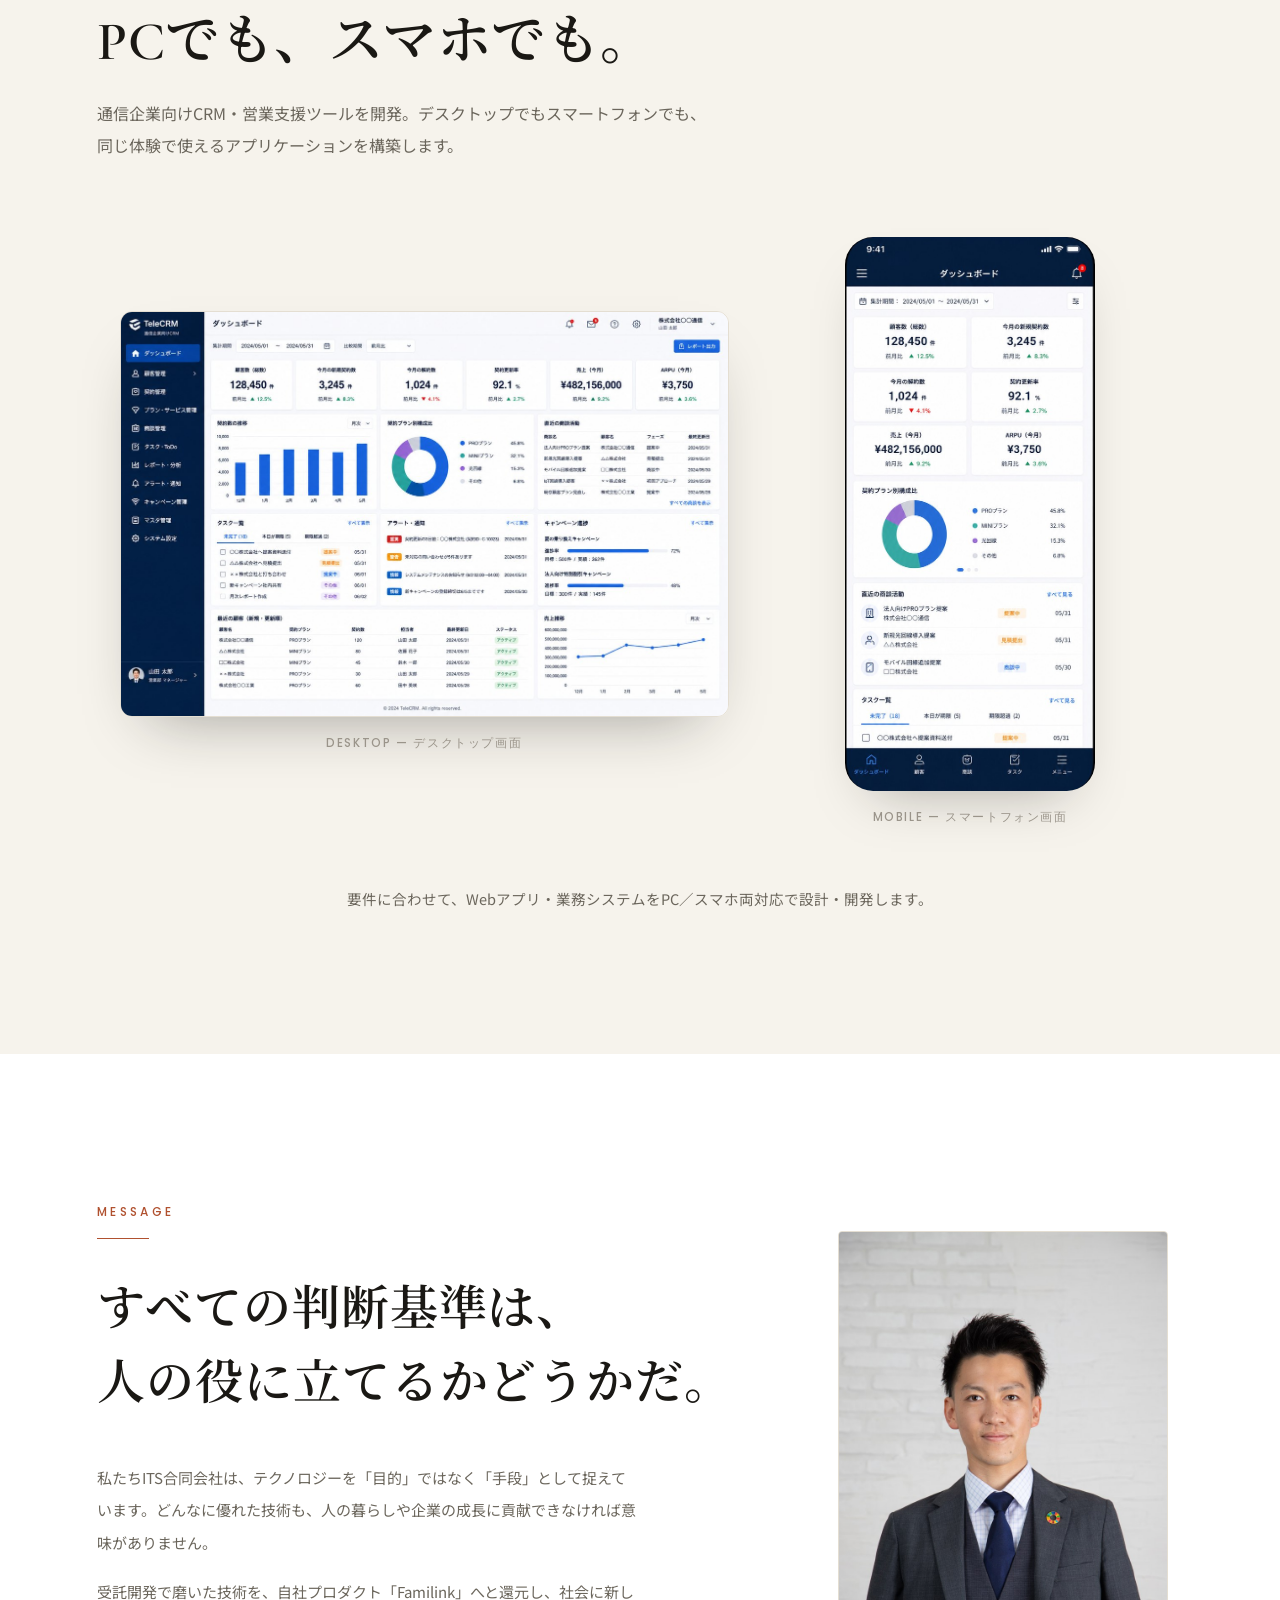
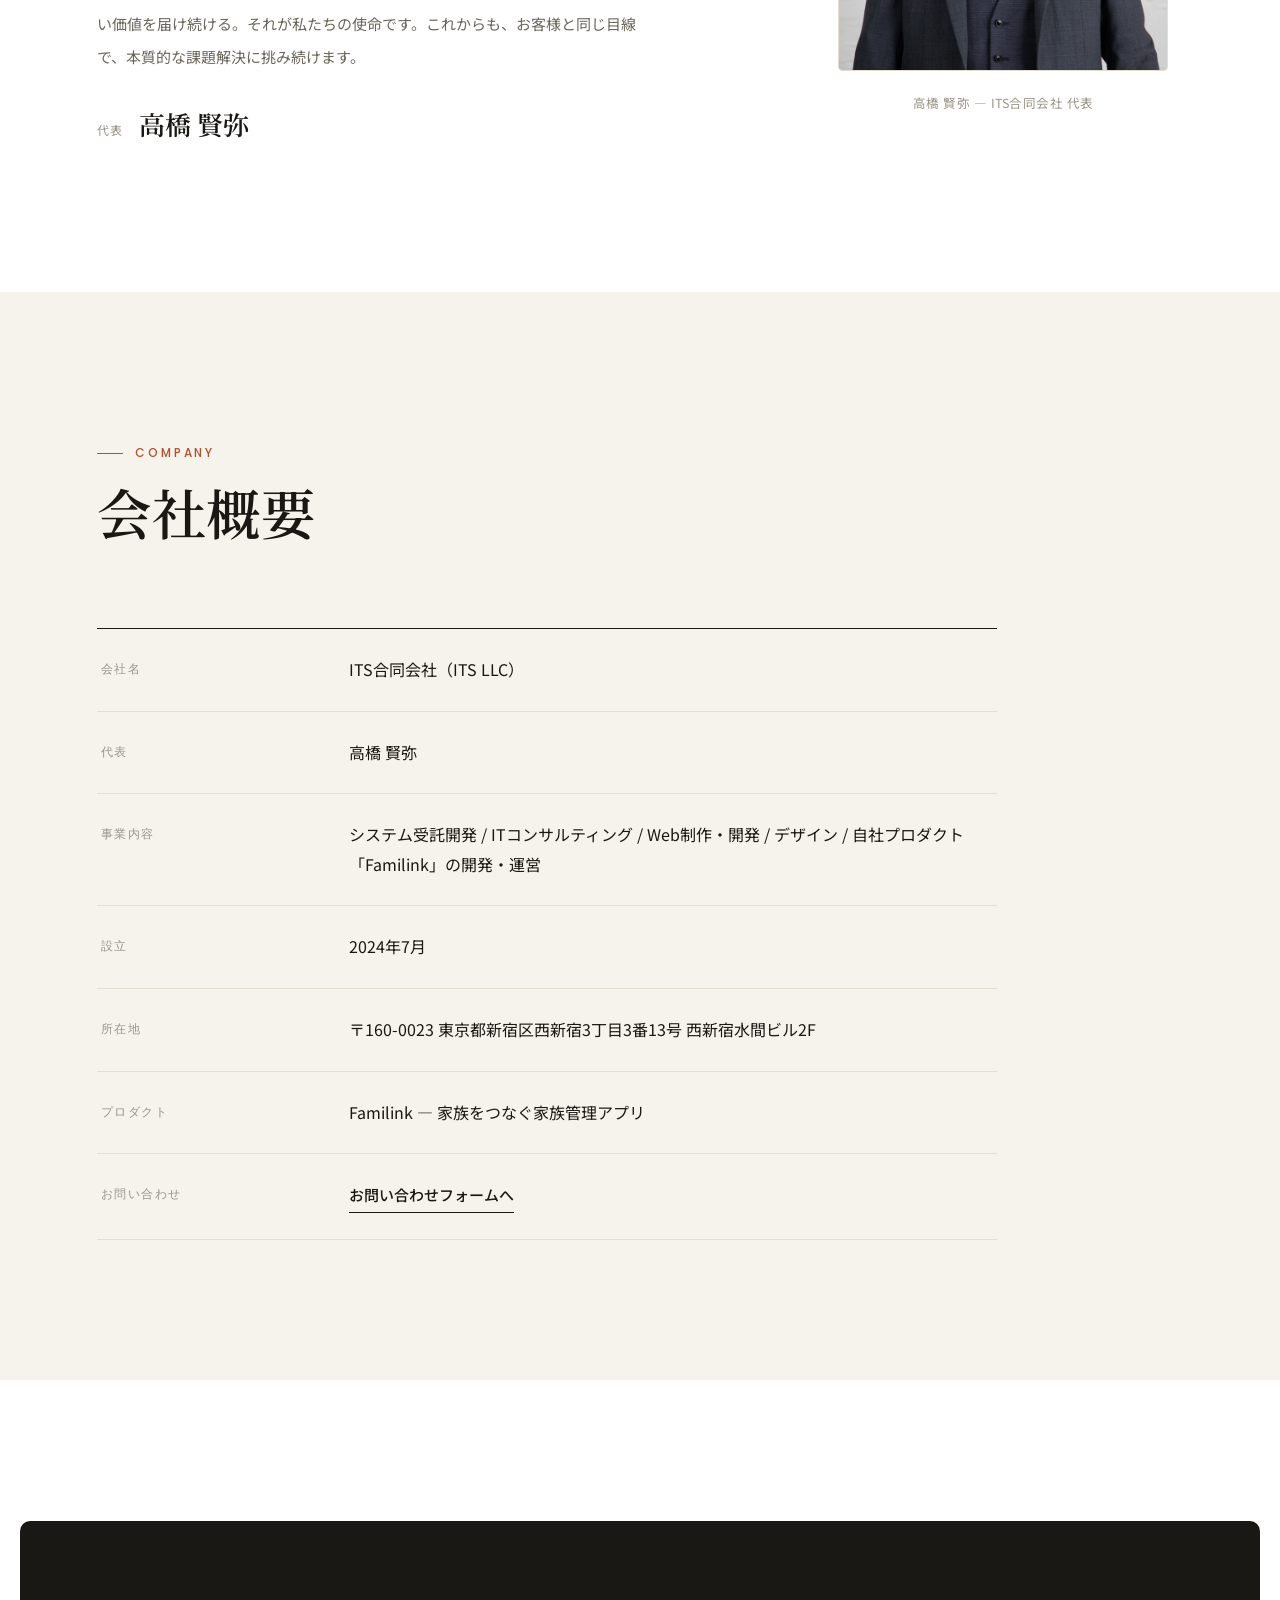
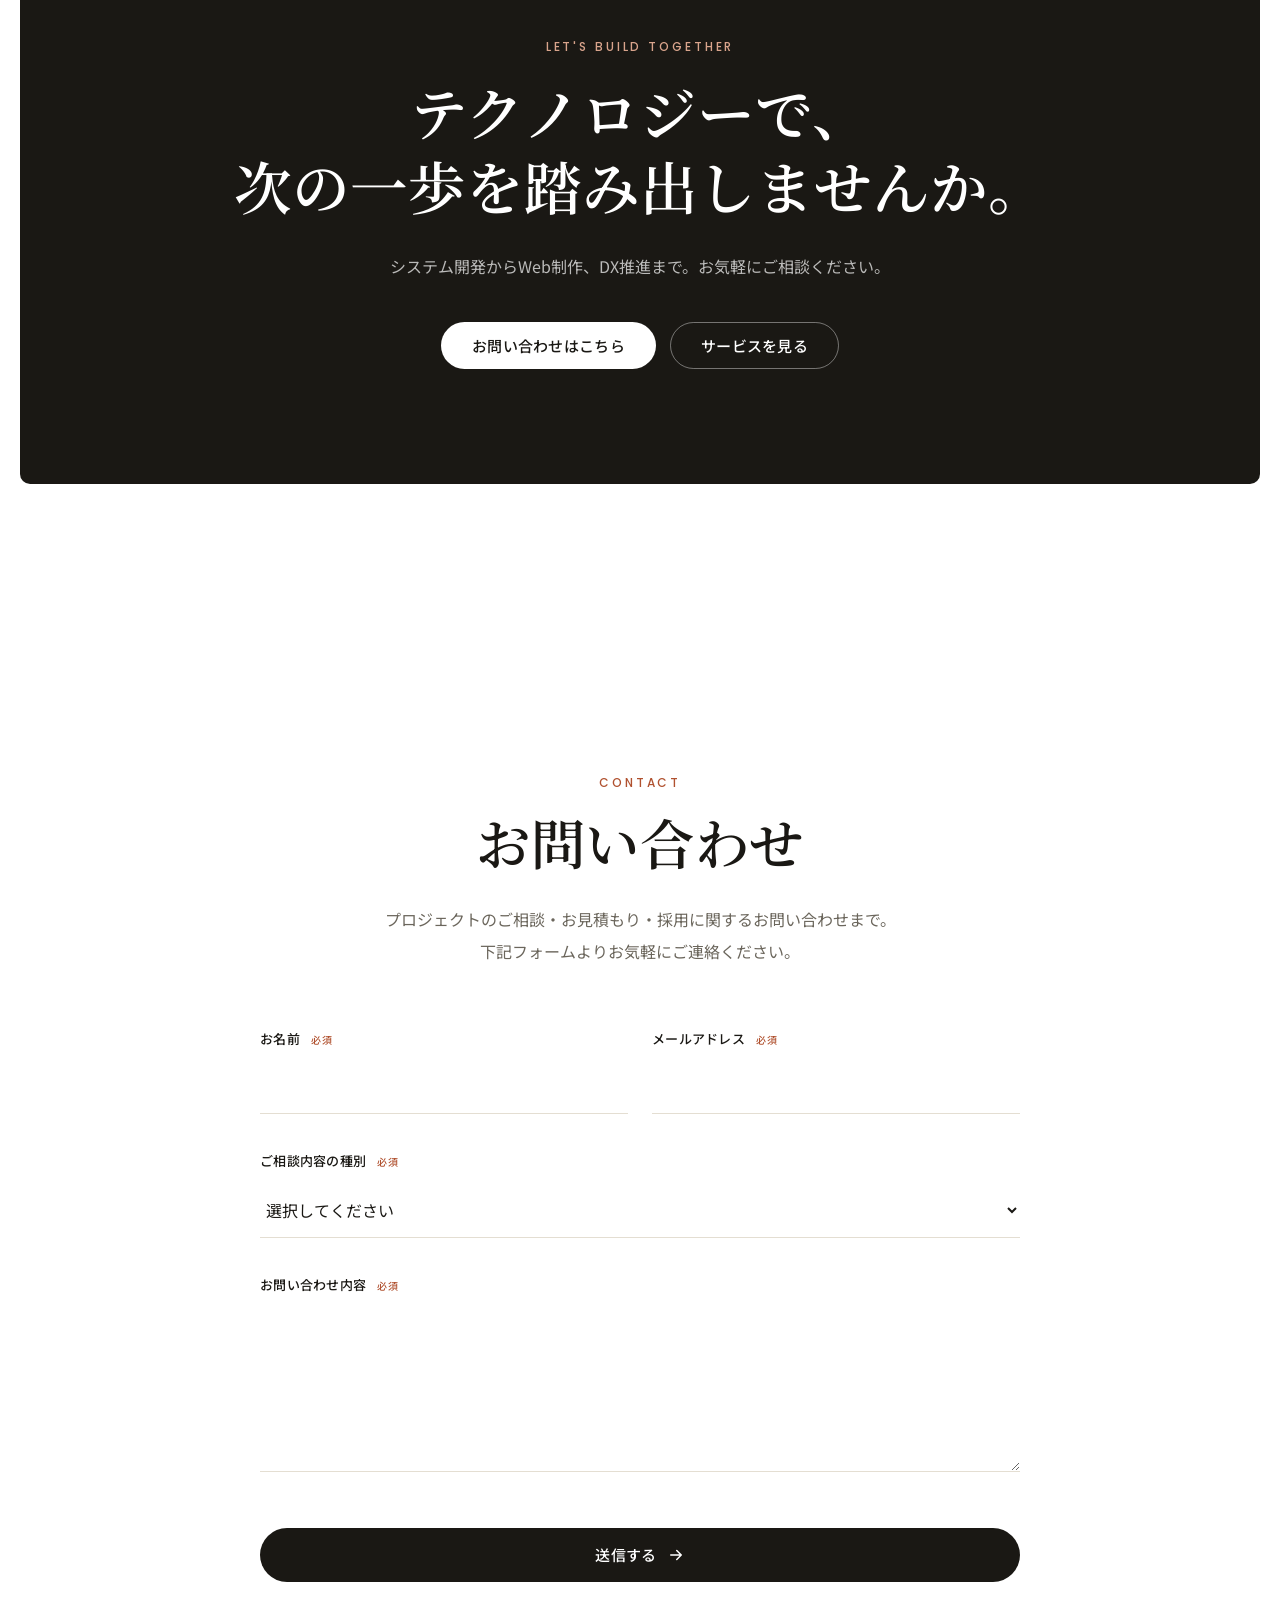
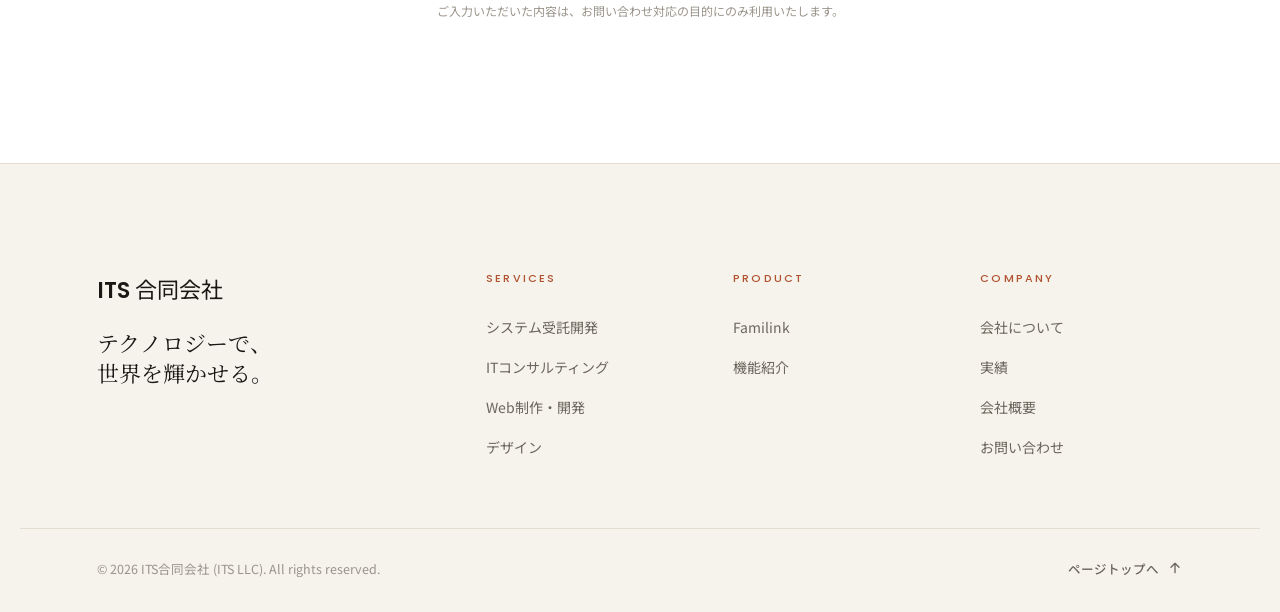
==== commit 8dafc575: "Add contact-form email (PHP) + SEO 404/redirects/structured data Contact form now actually sends: - " ====
--- a/public_html/index.html
+++ b/public_html/index.html
@@ -58,6 +58,17 @@
   }
 }
 </script>
+<script type="application/ld+json">
+{
+  "@context": "https://schema.org",
+  "@type": "WebSite",
+  "name": "ITS合同会社",
+  "alternateName": "ITS LLC",
+  "url": "https://its-tokyo.com/",
+  "inLanguage": "ja",
+  "publisher": { "@type": "Organization", "name": "ITS合同会社" }
+}
+</script>
 </head>
 <body>
 
@@ -569,7 +580,9 @@
       <h2 class="section-title js-fade">お問い合わせ</h2>
       <p class="section-desc js-fade">プロジェクトのご相談・お見積もり・採用に関するお問い合わせまで。<br>下記フォームよりお気軽にご連絡ください。</p>
     </div>
-    <form class="contact__form js-fade" id="contact-form" novalidate>
+    <form class="contact__form js-fade" id="contact-form" action="contact.php" method="post" novalidate>
+      <!-- spam honeypot (人間には非表示) -->
+      <input type="text" name="website" id="cf-website" tabindex="-1" autocomplete="off" aria-hidden="true" class="cf-hp">
       <div class="form-row">
         <div class="form-field">
           <label for="cf-name">お名前 <span class="req">必須</span></label>
@@ -605,7 +618,8 @@
         送信する
         <svg viewBox="0 0 24 24" width="18" height="18" fill="none" aria-hidden="true"><path d="M5 12h14M13 6l6 6-6 6" stroke="currentColor" stroke-width="2" stroke-linecap="round" stroke-linejoin="round"/></svg>
       </button>
-      <p class="contact__note">※ 現在フォームはデモUIです。実際の送信機能は今後実装予定です。</p>
+      <p class="contact__error" id="contact-error" role="alert" hidden>送信に失敗しました。時間をおいて再度お試しいただくか、<a href="mailto:info@its-tokyo.com">info@its-tokyo.com</a> まで直接ご連絡ください。</p>
+      <p class="contact__note">ご入力いただいた内容は、お問い合わせ対応の目的にのみ利用いたします。</p>
     </form>
     <div class="contact__success" id="contact-success" hidden>
       <div class="contact__success-icon" aria-hidden="true">
--- a/public_html/css/sections.css
+++ b/public_html/css/sections.css
@@ -286,6 +286,10 @@
 .form-error { display: block; font-size: 12px; color: var(--accent); margin-top: 8px; min-height: 1px; }
 .contact__submit { width: 100%; margin-top: 12px; padding: 17px; }
 .contact__note { margin-top: 18px; font-size: 12px; color: var(--ink-faint); text-align: center; }
+.cf-hp { position: absolute !important; left: -9999px !important; width: 1px; height: 1px; opacity: 0; pointer-events: none; }
+.contact__error { margin-top: 16px; padding: 14px 18px; font-size: 13.5px; line-height: 1.8; text-align: center; color: #9b2c2c; background: #fbeaea; border: 1px solid #f0c9c9; border-radius: var(--radius-lg); }
+.contact__error a { color: #9b2c2c; text-decoration: underline; font-weight: 700; }
+.contact__submit[disabled] { opacity: .6; cursor: progress; }
 .contact__success { max-width: 760px; margin: 0 auto; text-align: center; background: var(--paper); border: 1px solid var(--line); border-radius: var(--radius-xl); padding: clamp(44px, 6vw, 68px); }
 .contact__success-icon { width: 64px; height: 64px; margin: 0 auto 24px; border-radius: 50%; display: grid; place-items: center; color: #fff; background: var(--ink); }
 .contact__success h3 { font-family: var(--font-display); font-size: 26px; font-weight: 600; color: var(--ink); margin-bottom: 14px; }
